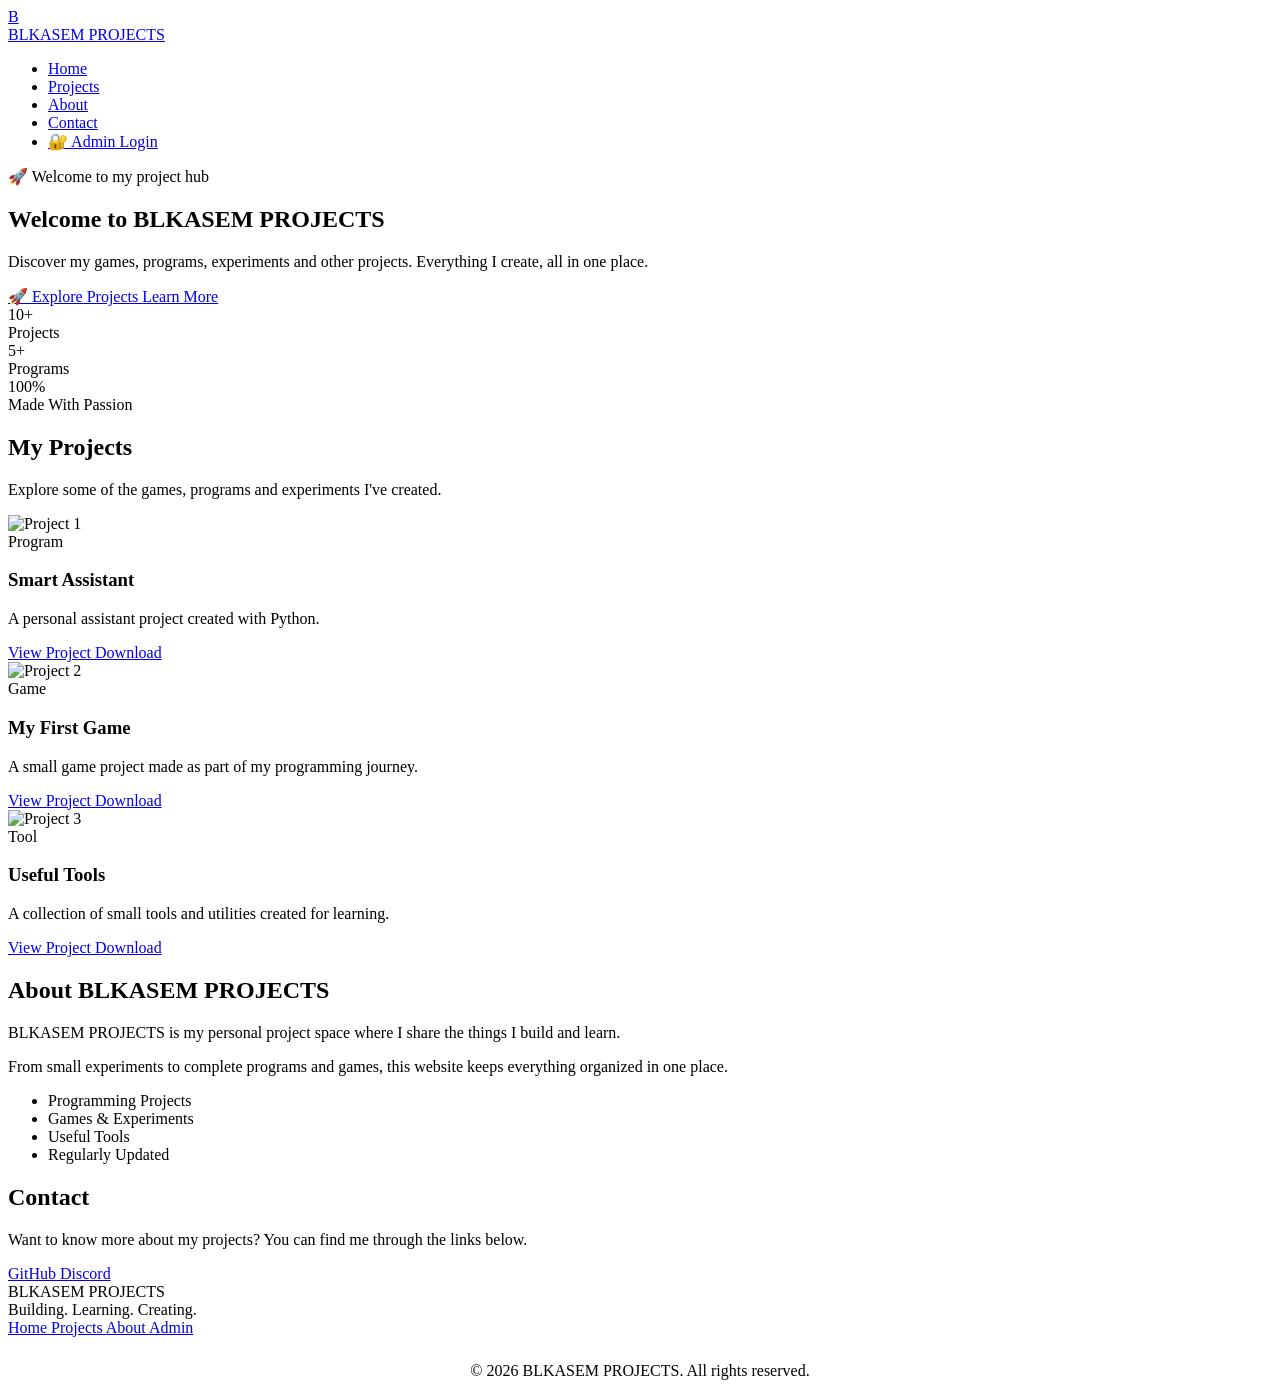
==== index.html @ 31d22db2 "web" ====
<!DOCTYPE html>
<html lang="en">

<head>

    <meta charset="UTF-8">

    <meta
        name="viewport"
        content="width=device-width, initial-scale=1.0"
    >

    <meta
        name="description"
        content="BLKASEM PROJECTS - Games, programs and creative projects."
    >

    <title>BLKASEM PROJECTS</title>

    <link
        rel="stylesheet"
        href="styles.css"
    >

</head>

<body>

    <!-- =========================
         NAVBAR
         ========================= -->

    <header class="navbar">

        <div class="container navbar-container">

            <a
                href="#home"
                class="logo"
            >

                <div class="logo-icon">
                    B
                </div>

                <span>
                    BLKASEM PROJECTS
                </span>

            </a>


            <nav>

                <ul class="nav-links">

                    <li>
                        <a href="#home">
                            Home
                        </a>
                    </li>

                    <li>
                        <a href="#projects">
                            Projects
                        </a>
                    </li>

                    <li>
                        <a href="#about">
                            About
                        </a>
                    </li>

                    <li>
                        <a href="#contact">
                            Contact
                        </a>
                    </li>

                    <li>
                        <a
                            href="admin.html"
                            class="btn btn-secondary"
                        >
                            🔐 Admin Login
                        </a>
                    </li>

                </ul>

            </nav>

        </div>

    </header>


    <main>

        <!-- =========================
             HERO
             ========================= -->

        <section
            class="hero"
            id="home"
        >

            <div class="container hero-content">

                <div class="hero-badge">
                    🚀 Welcome to my project hub
                </div>


                <h1>

                    Welcome to

                    <span>
                        BLKASEM PROJECTS
                    </span>

                </h1>


                <p>

                    Discover my games, programs, experiments
                    and other projects. Everything I create,
                    all in one place.

                </p>


                <div class="hero-buttons">

                    <a
                        href="#projects"
                        class="btn btn-primary"
                    >
                        🚀 Explore Projects
                    </a>


                    <a
                        href="#about"
                        class="btn btn-secondary"
                    >
                        Learn More
                    </a>

                </div>

            </div>

        </section>


        <!-- =========================
             STATS
             ========================= -->

        <section class="stats">

            <div class="container stats-grid">


                <div class="stat-card">

                    <div class="stat-number">
                        10+
                    </div>

                    <div class="stat-label">
                        Projects
                    </div>

                </div>


                <div class="stat-card">

                    <div class="stat-number">
                        5+
                    </div>

                    <div class="stat-label">
                        Programs
                    </div>

                </div>


                <div class="stat-card">

                    <div class="stat-number">
                        100%
                    </div>

                    <div class="stat-label">
                        Made With Passion
                    </div>

                </div>


            </div>

        </section>


        <!-- =========================
             PROJECTS
             ========================= -->

        <section
            class="section"
            id="projects"
        >

            <div class="container">


                <div class="section-header">

                    <div>

                        <h2 class="section-title">
                            My Projects
                        </h2>

                        <p class="section-description">

                            Explore some of the games,
                            programs and experiments
                            I've created.

                        </p>

                    </div>

                </div>


                <div class="projects-grid">


                    <!-- PROJECT 1 -->

                    <article class="project-card">


                        <div class="project-image">

                            <img
                                src="assets/project1.jpg"
                                alt="Project 1"
                            >

                        </div>


                        <div class="project-content">

                            <span class="project-type">
                                Program
                            </span>


                            <h3 class="project-title">
                                Smart Assistant
                            </h3>


                            <p class="project-description">

                                A personal assistant project
                                created with Python.

                            </p>


                            <div class="project-actions">

                                <a
                                    href="#"
                                    class="btn btn-primary"
                                >
                                    View Project
                                </a>

                                <a
                                    href="#"
                                    class="btn btn-secondary"
                                >
                                    Download
                                </a>

                            </div>

                        </div>

                    </article>


                    <!-- PROJECT 2 -->

                    <article class="project-card">


                        <div class="project-image">

                            <img
                                src="assets/project2.jpg"
                                alt="Project 2"
                            >

                        </div>


                        <div class="project-content">

                            <span class="project-type">
                                Game
                            </span>


                            <h3 class="project-title">
                                My First Game
                            </h3>


                            <p class="project-description">

                                A small game project made
                                as part of my programming journey.

                            </p>


                            <div class="project-actions">

                                <a
                                    href="#"
                                    class="btn btn-primary"
                                >
                                    View Project
                                </a>

                                <a
                                    href="#"
                                    class="btn btn-secondary"
                                >
                                    Download
                                </a>

                            </div>

                        </div>

                    </article>


                    <!-- PROJECT 3 -->

                    <article class="project-card">


                        <div class="project-image">

                            <img
                                src="assets/project3.jpg"
                                alt="Project 3"
                            >

                        </div>


                        <div class="project-content">

                            <span class="project-type">
                                Tool
                            </span>


                            <h3 class="project-title">
                                Useful Tools
                            </h3>


                            <p class="project-description">

                                A collection of small tools
                                and utilities created for learning.

                            </p>


                            <div class="project-actions">

                                <a
                                    href="#"
                                    class="btn btn-primary"
                                >
                                    View Project
                                </a>

                                <a
                                    href="#"
                                    class="btn btn-secondary"
                                >
                                    Download
                                </a>

                            </div>

                        </div>

                    </article>


                </div>

            </div>

        </section>


        <!-- =========================
             ABOUT
             ========================= -->

        <section
            class="section"
            id="about"
        >

            <div class="container about">


                <div class="about-text">

                    <h2>
                        About BLKASEM PROJECTS
                    </h2>


                    <p>

                        BLKASEM PROJECTS is my personal
                        project space where I share the
                        things I build and learn.

                    </p>


                    <p>

                        From small experiments to complete
                        programs and games, this website
                        keeps everything organized in one place.

                    </p>

                </div>


                <div class="about-box">

                    <ul class="about-list">

                        <li>
                            Programming Projects
                        </li>

                        <li>
                            Games & Experiments
                        </li>

                        <li>
                            Useful Tools
                        </li>

                        <li>
                            Regularly Updated
                        </li>

                    </ul>

                </div>


            </div>

        </section>


        <!-- =========================
             CONTACT
             ========================= -->

        <section
            class="section"
            id="contact"
        >

            <div class="container">

                <div class="section-header">

                    <div>

                        <h2 class="section-title">
                            Contact
                        </h2>

                        <p class="section-description">

                            Want to know more about my projects?
                            You can find me through the links below.

                        </p>

                    </div>

                </div>


                <div class="hero-buttons">

                    <a
                        href="#"
                        class="btn btn-primary"
                    >
                        GitHub
                    </a>


                    <a
                        href="#"
                        class="btn btn-secondary"
                    >
                        Discord
                    </a>

                </div>

            </div>

        </section>

    </main>


    <!-- =========================
         FOOTER
         ========================= -->

    <footer
        class="footer"
        id="footer"
    >

        <div class="container footer-content">


            <div>

                <div class="footer-brand">
                    BLKASEM PROJECTS
                </div>

                <div class="footer-text">
                    Building. Learning. Creating.
                </div>

            </div>


            <div class="footer-links">

                <a href="#home">
                    Home
                </a>

                <a href="#projects">
                    Projects
                </a>

                <a href="#about">
                    About
                </a>

                <a href="admin.html">
                    Admin
                </a>

            </div>


        </div>


        <div
            class="container"
            style="text-align:center; margin-top:25px;"
        >

            <p class="footer-text">

                © 2026 BLKASEM PROJECTS.
                All rights reserved.

            </p>

        </div>

    </footer>


</body>

</html>
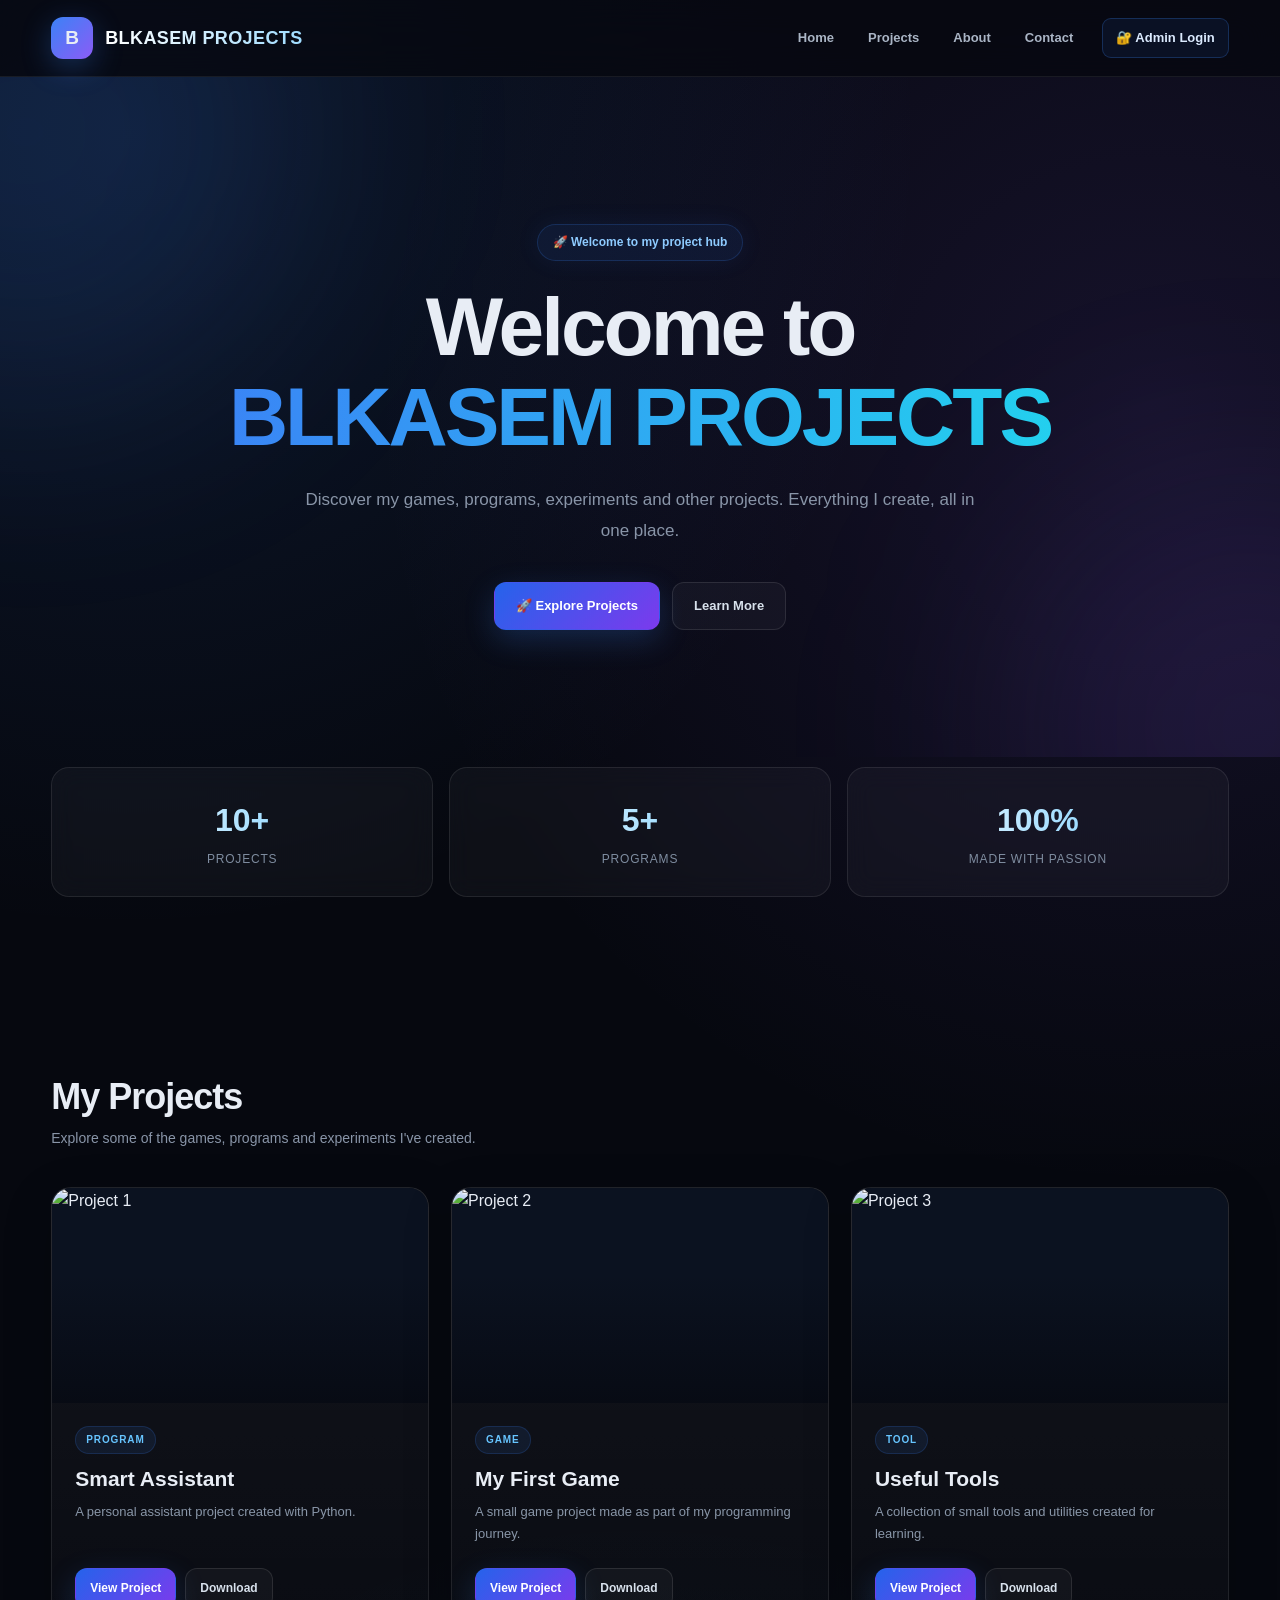
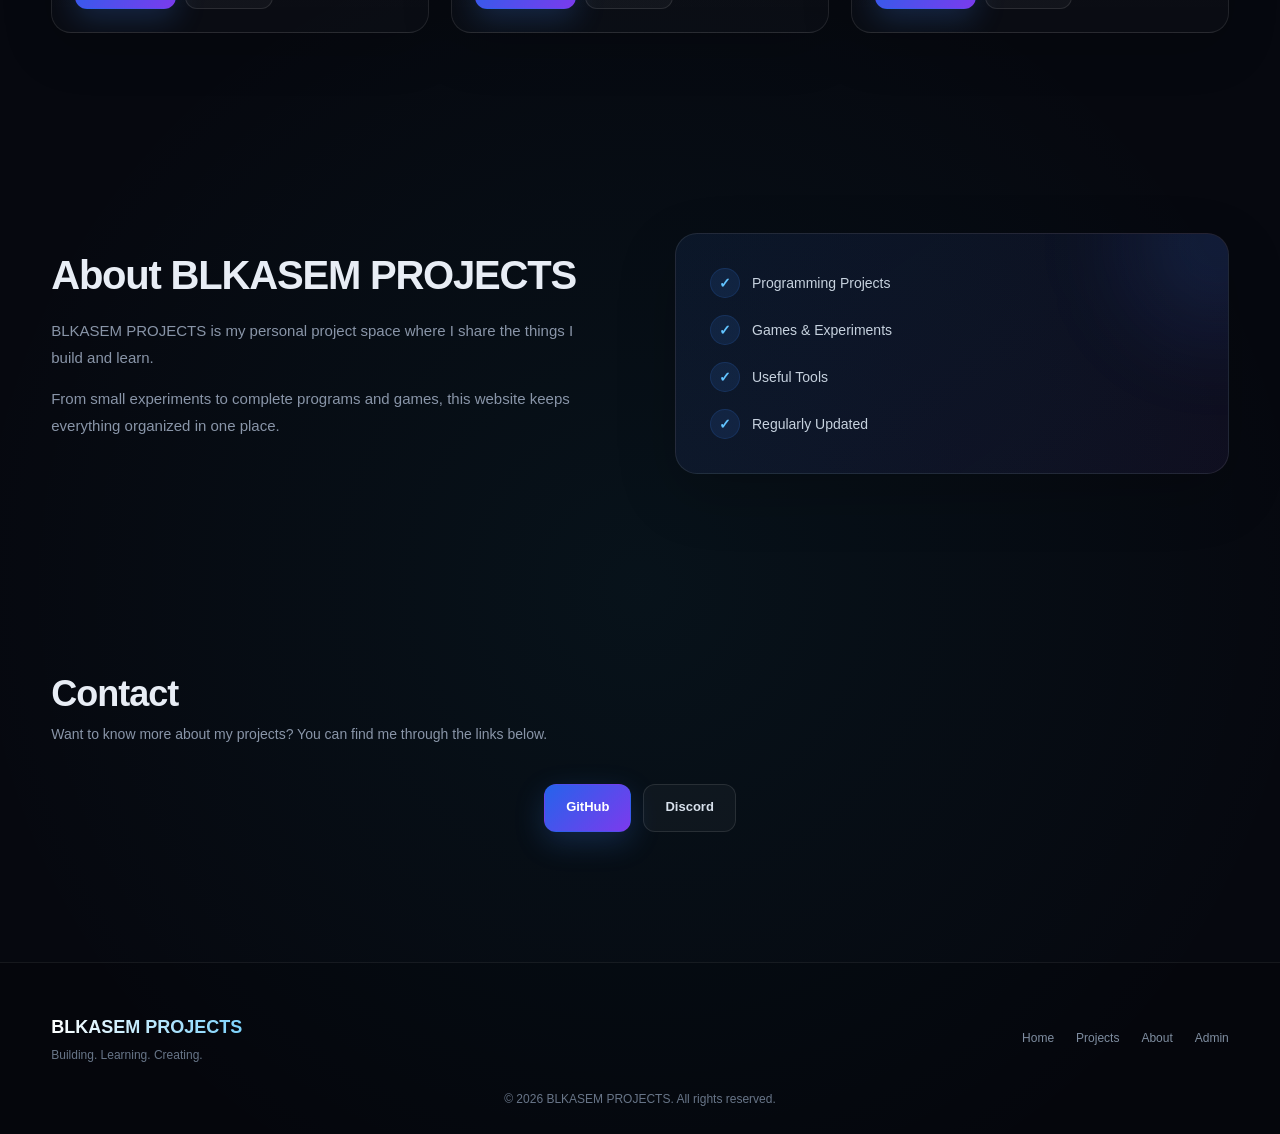
==== commit 305ea17e: "web" ====
--- a/index.html
+++ b/index.html
@@ -19,7 +19,7 @@
 
     <link
         rel="stylesheet"
-        href="styles.css"
+        href="style.css"
     >
 
 </head>
--- a/style.css
+++ b/style.css
@@ -0,0 +1,1202 @@
+
+/* =========================================================
+   BLKASEM PROJECTS
+   Modern Portfolio Styles
+   ========================================================= */
+
+* {
+    margin: 0;
+    padding: 0;
+    box-sizing: border-box;
+}
+
+html {
+    scroll-behavior: smooth;
+}
+
+:root {
+    --bg: #06080f;
+    --bg-soft: #0b0f19;
+    --card: rgba(255, 255, 255, 0.045);
+    --card-hover: rgba(255, 255, 255, 0.07);
+
+    --white: #ffffff;
+    --text: #e8edf5;
+    --muted: #8995a8;
+    --muted-light: #aab5c5;
+
+    --blue: #3b82f6;
+    --cyan: #22d3ee;
+    --purple: #8b5cf6;
+
+    --border: rgba(255, 255, 255, 0.09);
+
+    --radius: 20px;
+    --container: 1180px;
+}
+
+body {
+    font-family:
+        Inter,
+        Arial,
+        Helvetica,
+        sans-serif;
+
+    background:
+        radial-gradient(
+            circle at 10% 5%,
+            rgba(59, 130, 246, 0.13),
+            transparent 28%
+        ),
+        radial-gradient(
+            circle at 90% 15%,
+            rgba(139, 92, 246, 0.12),
+            transparent 30%
+        ),
+        radial-gradient(
+            circle at 50% 80%,
+            rgba(34, 211, 238, 0.05),
+            transparent 30%
+        ),
+        var(--bg);
+
+    color: var(--text);
+
+    line-height: 1.6;
+
+    min-height: 100vh;
+
+    overflow-x: hidden;
+}
+
+body::before {
+    content: "";
+
+    position: fixed;
+
+    inset: 0;
+
+    pointer-events: none;
+
+    opacity: 0.25;
+
+    background-image:
+        linear-gradient(
+            rgba(255,255,255,0.018) 1px,
+            transparent 1px
+        ),
+        linear-gradient(
+            90deg,
+            rgba(255,255,255,0.018) 1px,
+            transparent 1px
+        );
+
+    background-size: 50px 50px;
+
+    mask-image: linear-gradient(
+        to bottom,
+        black,
+        transparent 80%
+    );
+
+    z-index: -1;
+}
+
+a {
+    color: inherit;
+    text-decoration: none;
+}
+
+img {
+    max-width: 100%;
+}
+
+button,
+a {
+    -webkit-tap-highlight-color: transparent;
+}
+
+/* =========================================================
+   CONTAINER
+   ========================================================= */
+
+.container {
+    width: min(var(--container), 92%);
+    margin: 0 auto;
+}
+
+/* =========================================================
+   NAVBAR
+   ========================================================= */
+
+.navbar {
+    position: sticky;
+    top: 0;
+
+    z-index: 1000;
+
+    background: rgba(6, 8, 15, 0.72);
+
+    backdrop-filter: blur(20px);
+    -webkit-backdrop-filter: blur(20px);
+
+    border-bottom: 1px solid rgba(255,255,255,0.07);
+}
+
+.navbar-container {
+    min-height: 76px;
+
+    display: flex;
+
+    align-items: center;
+    justify-content: space-between;
+
+    gap: 30px;
+}
+
+.logo {
+    display: flex;
+
+    align-items: center;
+
+    gap: 12px;
+
+    font-size: 18px;
+
+    font-weight: 800;
+
+    letter-spacing: 0.4px;
+}
+
+.logo-icon {
+    width: 42px;
+    height: 42px;
+
+    display: grid;
+    place-items: center;
+
+    border-radius: 12px;
+
+    font-size: 19px;
+
+    background:
+        linear-gradient(
+            135deg,
+            var(--blue),
+            var(--purple)
+        );
+
+    box-shadow:
+        0 8px 30px rgba(59,130,246,0.3);
+
+    transition:
+        transform 0.25s ease,
+        box-shadow 0.25s ease;
+}
+
+.logo:hover .logo-icon {
+    transform: rotate(-5deg) scale(1.05);
+
+    box-shadow:
+        0 12px 35px rgba(59,130,246,0.45);
+}
+
+.logo span {
+    background:
+        linear-gradient(
+            90deg,
+            #ffffff,
+            #9fdcff
+        );
+
+    -webkit-background-clip: text;
+    background-clip: text;
+
+    color: transparent;
+}
+
+.nav-links {
+    display: flex;
+
+    align-items: center;
+
+    gap: 8px;
+
+    list-style: none;
+}
+
+.nav-links a {
+    display: inline-flex;
+
+    align-items: center;
+    justify-content: center;
+
+    min-height: 40px;
+
+    padding: 0 13px;
+
+    border-radius: 9px;
+
+    color: var(--muted-light);
+
+    font-size: 13px;
+
+    font-weight: 600;
+
+    transition:
+        color 0.2s ease,
+        background 0.2s ease,
+        transform 0.2s ease;
+}
+
+.nav-links a:hover {
+    color: var(--white);
+
+    background: rgba(255,255,255,0.055);
+
+    transform: translateY(-1px);
+}
+
+/* Admin button */
+
+.nav-links .btn-secondary {
+    margin-left: 8px;
+
+    color: #dbeafe;
+
+    border-color: rgba(59,130,246,0.25);
+
+    background:
+        rgba(59,130,246,0.08);
+}
+
+/* =========================================================
+   HERO
+   ========================================================= */
+
+.hero {
+    position: relative;
+
+    min-height: 680px;
+
+    display: flex;
+
+    align-items: center;
+
+    padding: 110px 0 90px;
+
+    overflow: hidden;
+}
+
+.hero::before {
+    content: "";
+
+    position: absolute;
+
+    width: 550px;
+    height: 550px;
+
+    left: -250px;
+    top: -220px;
+
+    border-radius: 50%;
+
+    background:
+        rgba(59,130,246,0.12);
+
+    filter: blur(110px);
+
+    pointer-events: none;
+}
+
+.hero::after {
+    content: "";
+
+    position: absolute;
+
+    width: 500px;
+    height: 500px;
+
+    right: -220px;
+    bottom: -220px;
+
+    border-radius: 50%;
+
+    background:
+        rgba(139,92,246,0.12);
+
+    filter: blur(110px);
+
+    pointer-events: none;
+}
+
+.hero-content {
+    position: relative;
+
+    z-index: 2;
+
+    max-width: 900px;
+
+    margin: auto;
+
+    text-align: center;
+}
+
+/* Badge */
+
+.hero-badge {
+    display: inline-flex;
+
+    align-items: center;
+
+    gap: 8px;
+
+    padding: 8px 15px;
+
+    margin-bottom: 25px;
+
+    border-radius: 999px;
+
+    background:
+        rgba(59,130,246,0.08);
+
+    border: 1px solid
+        rgba(59,130,246,0.2);
+
+    color: #8ecbff;
+
+    font-size: 12px;
+
+    font-weight: 700;
+
+    box-shadow:
+        0 0 25px rgba(59,130,246,0.08);
+}
+
+/* Heading */
+
+.hero h1 {
+    font-size:
+        clamp(46px, 7vw, 82px);
+
+    line-height: 1;
+
+    letter-spacing: -3px;
+
+    font-weight: 850;
+
+    margin-bottom: 27px;
+}
+
+.hero h1 span {
+    display: block;
+
+    margin-top: 8px;
+
+    background:
+        linear-gradient(
+            90deg,
+            #3b82f6,
+            #22d3ee,
+            #8b5cf6
+        );
+
+    background-size: 200% auto;
+
+    -webkit-background-clip: text;
+    background-clip: text;
+
+    color: transparent;
+
+    animation:
+        gradientMove 5s linear infinite;
+}
+
+@keyframes gradientMove {
+    to {
+        background-position: 200% center;
+    }
+}
+
+.hero p {
+    max-width: 680px;
+
+    margin:
+        0 auto 36px;
+
+    color: var(--muted);
+
+    font-size: 17px;
+
+    line-height: 1.8;
+}
+
+/* =========================================================
+   BUTTONS
+   ========================================================= */
+
+.hero-buttons {
+    display: flex;
+
+    justify-content: center;
+    align-items: center;
+
+    gap: 12px;
+
+    flex-wrap: wrap;
+}
+
+.btn {
+    display: inline-flex;
+
+    align-items: center;
+    justify-content: center;
+
+    gap: 8px;
+
+    min-height: 48px;
+
+    padding: 0 21px;
+
+    border-radius: 12px;
+
+    border: 1px solid transparent;
+
+    font-size: 13px;
+
+    font-weight: 700;
+
+    cursor: pointer;
+
+    transition:
+        transform 0.2s ease,
+        box-shadow 0.2s ease,
+        background 0.2s ease,
+        border-color 0.2s ease;
+}
+
+.btn:hover {
+    transform: translateY(-3px);
+}
+
+.btn-primary {
+    color: white;
+
+    background:
+        linear-gradient(
+            135deg,
+            #2563eb,
+            #7c3aed
+        );
+
+    box-shadow:
+        0 10px 30px
+        rgba(59,130,246,0.22);
+}
+
+.btn-primary:hover {
+    box-shadow:
+        0 16px 40px
+        rgba(59,130,246,0.35);
+}
+
+.btn-secondary {
+    color: #d8e1ec;
+
+    background:
+        rgba(255,255,255,0.035);
+
+    border-color:
+        rgba(255,255,255,0.1);
+}
+
+.btn-secondary:hover {
+    background:
+        rgba(255,255,255,0.075);
+
+    border-color:
+        rgba(255,255,255,0.17);
+}
+
+/* =========================================================
+   STATS
+   ========================================================= */
+
+.stats {
+    position: relative;
+
+    padding:
+        10px 0 80px;
+}
+
+.stats-grid {
+    display: grid;
+
+    grid-template-columns:
+        repeat(3, 1fr);
+
+    gap: 16px;
+}
+
+.stat-card {
+    position: relative;
+
+    padding: 27px;
+
+    text-align: center;
+
+    border:
+        1px solid var(--border);
+
+    border-radius: 18px;
+
+    background:
+        rgba(255,255,255,0.035);
+
+    backdrop-filter: blur(12px);
+
+    transition:
+        transform 0.25s ease,
+        background 0.25s ease,
+        border-color 0.25s ease;
+}
+
+.stat-card:hover {
+    transform: translateY(-4px);
+
+    background:
+        rgba(255,255,255,0.055);
+
+    border-color:
+        rgba(59,130,246,0.25);
+}
+
+.stat-number {
+    font-size: 32px;
+
+    font-weight: 850;
+
+    background:
+        linear-gradient(
+            90deg,
+            #ffffff,
+            #63c7ff
+        );
+
+    -webkit-background-clip: text;
+    background-clip: text;
+
+    color: transparent;
+}
+
+.stat-label {
+    margin-top: 4px;
+
+    color: #7f8da0;
+
+    font-size: 12px;
+
+    text-transform: uppercase;
+
+    letter-spacing: 0.8px;
+}
+
+/* =========================================================
+   SECTIONS
+   ========================================================= */
+
+.section {
+    padding: 100px 0;
+}
+
+.section-header {
+    display: flex;
+
+    justify-content: space-between;
+    align-items: flex-end;
+
+    gap: 30px;
+
+    margin-bottom: 38px;
+}
+
+.section-title {
+    font-size: 36px;
+
+    line-height: 1.1;
+
+    letter-spacing: -1px;
+}
+
+.section-description {
+    max-width: 570px;
+
+    margin-top: 10px;
+
+    color: var(--muted);
+
+    font-size: 14px;
+}
+
+/* =========================================================
+   PROJECTS
+   ========================================================= */
+
+.projects-grid {
+    display: grid;
+
+    grid-template-columns:
+        repeat(3, minmax(0, 1fr));
+
+    gap: 22px;
+}
+
+.project-card {
+    position: relative;
+
+    overflow: hidden;
+
+    display: flex;
+
+    flex-direction: column;
+
+    min-width: 0;
+
+    border:
+        1px solid var(--border);
+
+    border-radius: var(--radius);
+
+    background:
+        linear-gradient(
+            180deg,
+            rgba(255,255,255,0.055),
+            rgba(255,255,255,0.018)
+        );
+
+    box-shadow:
+        0 15px 50px rgba(0,0,0,0.18);
+
+    transition:
+        transform 0.3s ease,
+        border-color 0.3s ease,
+        box-shadow 0.3s ease;
+}
+
+.project-card:hover {
+    transform:
+        translateY(-9px);
+
+    border-color:
+        rgba(59,130,246,0.32);
+
+    box-shadow:
+        0 25px 65px rgba(0,0,0,0.35);
+}
+
+/* =========================================================
+   PROJECT IMAGE
+   ========================================================= */
+
+.project-image {
+    position: relative;
+
+    width: 100%;
+
+    height: 215px;
+
+    overflow: hidden;
+
+    background:
+        #0b1220;
+}
+
+.project-image img {
+    width: 100%;
+    height: 100%;
+
+    object-fit: cover;
+
+    display: block;
+
+    transition:
+        transform 0.5s ease,
+        filter 0.5s ease;
+}
+
+.project-card:hover
+.project-image img {
+    transform: scale(1.08);
+
+    filter: brightness(1.08);
+}
+
+.project-image::after {
+    content: "";
+
+    position: absolute;
+
+    inset: 0;
+
+    background:
+        linear-gradient(
+            to top,
+            rgba(6,8,15,0.7),
+            transparent 60%
+        );
+
+    pointer-events: none;
+}
+
+/* =========================================================
+   PROJECT CONTENT
+   ========================================================= */
+
+.project-content {
+    display: flex;
+
+    flex-direction: column;
+
+    flex: 1;
+
+    padding: 23px;
+}
+
+.project-type {
+    display: inline-flex;
+
+    width: fit-content;
+
+    padding: 5px 10px;
+
+    margin-bottom: 12px;
+
+    border-radius: 999px;
+
+    background:
+        rgba(59,130,246,0.09);
+
+    border:
+        1px solid rgba(59,130,246,0.18);
+
+    color:
+        #67c5ff;
+
+    font-size: 10px;
+
+    font-weight: 800;
+
+    letter-spacing: 0.9px;
+
+    text-transform: uppercase;
+}
+
+.project-title {
+    font-size: 21px;
+
+    line-height: 1.2;
+
+    margin-bottom: 9px;
+}
+
+.project-description {
+    color: #8996a8;
+
+    font-size: 13px;
+
+    line-height: 1.7;
+
+    margin-bottom: 23px;
+
+    flex: 1;
+}
+
+.project-actions {
+    display: flex;
+
+    gap: 9px;
+
+    flex-wrap: wrap;
+}
+
+.project-actions .btn {
+    min-height: 41px;
+
+    padding: 0 14px;
+
+    font-size: 12px;
+}
+
+/* =========================================================
+   ABOUT
+   ========================================================= */
+
+.about {
+    display: grid;
+
+    grid-template-columns:
+        1fr 1fr;
+
+    gap: 70px;
+
+    align-items: center;
+}
+
+.about-text h2 {
+    font-size: 40px;
+
+    line-height: 1.1;
+
+    letter-spacing: -1.2px;
+
+    margin-bottom: 20px;
+}
+
+.about-text p {
+    color: var(--muted);
+
+    font-size: 15px;
+
+    line-height: 1.8;
+
+    margin-bottom: 14px;
+}
+
+.about-box {
+    position: relative;
+
+    padding: 34px;
+
+    overflow: hidden;
+
+    border:
+        1px solid var(--border);
+
+    border-radius: 22px;
+
+    background:
+        linear-gradient(
+            145deg,
+            rgba(59,130,246,0.09),
+            rgba(139,92,246,0.07)
+        );
+
+    box-shadow:
+        0 20px 60px rgba(0,0,0,0.2);
+}
+
+.about-box::before {
+    content: "";
+
+    position: absolute;
+
+    width: 180px;
+    height: 180px;
+
+    right: -80px;
+    top: -80px;
+
+    border-radius: 50%;
+
+    background:
+        rgba(59,130,246,0.12);
+
+    filter: blur(45px);
+}
+
+.about-list {
+    position: relative;
+
+    list-style: none;
+
+    display: grid;
+
+    gap: 17px;
+}
+
+.about-list li {
+    display: flex;
+
+    align-items: center;
+
+    gap: 12px;
+
+    color: #c7d2df;
+
+    font-size: 14px;
+}
+
+.about-list li::before {
+    content: "✓";
+
+    width: 28px;
+    height: 28px;
+
+    display: grid;
+
+    place-items: center;
+
+    flex-shrink: 0;
+
+    border-radius: 50%;
+
+    background:
+        rgba(59,130,246,0.12);
+
+    border:
+        1px solid rgba(59,130,246,0.15);
+
+    color:
+        #62c4ff;
+
+    font-weight: 800;
+}
+
+/* =========================================================
+   EMPTY PROJECTS
+   ========================================================= */
+
+.empty-projects {
+    padding: 70px 20px;
+
+    text-align: center;
+
+    border:
+        1px dashed rgba(255,255,255,0.13);
+
+    border-radius: 20px;
+
+    color: #7f8da0;
+}
+
+/* =========================================================
+   FOOTER
+   ========================================================= */
+
+.footer {
+    margin-top: 30px;
+
+    padding: 50px 0 25px;
+
+    border-top:
+        1px solid rgba(255,255,255,0.07);
+
+    background:
+        rgba(0,0,0,0.15);
+}
+
+.footer-content {
+    display: flex;
+
+    justify-content: space-between;
+
+    align-items: center;
+
+    gap: 30px;
+}
+
+.footer-brand {
+    font-size: 18px;
+
+    font-weight: 800;
+
+    background:
+        linear-gradient(
+            90deg,
+            #fff,
+            #7dd3fc
+        );
+
+    -webkit-background-clip: text;
+    background-clip: text;
+
+    color: transparent;
+}
+
+.footer-text {
+    margin-top: 4px;
+
+    color: #687588;
+
+    font-size: 12px;
+}
+
+.footer-links {
+    display: flex;
+
+    align-items: center;
+
+    gap: 22px;
+
+    color: #7f8da0;
+
+    font-size: 12px;
+}
+
+.footer-links a {
+    transition:
+        color 0.2s ease;
+}
+
+.footer-links a:hover {
+    color: #ffffff;
+}
+
+/* =========================================================
+   SCROLLBAR
+   ========================================================= */
+
+::-webkit-scrollbar {
+    width: 8px;
+}
+
+::-webkit-scrollbar-track {
+    background: #05070c;
+}
+
+::-webkit-scrollbar-thumb {
+    background:
+        #1b2b42;
+
+    border-radius: 20px;
+}
+
+::-webkit-scrollbar-thumb:hover {
+    background:
+        #2c4b70;
+}
+
+/* =========================================================
+   SELECTION
+   ========================================================= */
+
+::selection {
+    background:
+        rgba(59,130,246,0.35);
+
+    color: #ffffff;
+}
+
+/* =========================================================
+   RESPONSIVE
+   ========================================================= */
+
+@media (max-width: 950px) {
+
+    .projects-grid {
+        grid-template-columns:
+            repeat(2, minmax(0,1fr));
+    }
+
+    .about {
+        grid-template-columns: 1fr;
+
+        gap: 40px;
+    }
+
+    .hero {
+        min-height: 620px;
+    }
+}
+
+@media (max-width: 700px) {
+
+    .navbar-container {
+        min-height: 68px;
+    }
+
+    .nav-links {
+        display: none;
+    }
+
+    .hero {
+        min-height: auto;
+
+        padding:
+            80px 0 70px;
+    }
+
+    .hero h1 {
+        font-size: 45px;
+
+        letter-spacing: -2px;
+    }
+
+    .hero p {
+        font-size: 15px;
+
+        line-height: 1.7;
+    }
+
+    .stats-grid {
+        grid-template-columns: 1fr;
+    }
+
+    .section {
+        padding: 70px 0;
+    }
+
+    .section-header {
+        display: block;
+    }
+
+    .section-title {
+        font-size: 30px;
+    }
+
+    .projects-grid {
+        grid-template-columns: 1fr;
+    }
+
+    .project-image {
+        height: 220px;
+    }
+
+    .about-text h2 {
+        font-size: 32px;
+    }
+
+    .footer-content {
+        flex-direction: column;
+
+        text-align: center;
+    }
+
+    .footer-links {
+        justify-content: center;
+
+        flex-wrap: wrap;
+    }
+}
+
+@media (max-width: 430px) {
+
+    .container {
+        width: 90%;
+    }
+
+    .hero h1 {
+        font-size: 39px;
+    }
+
+    .hero-buttons {
+        flex-direction: column;
+    }
+
+    .hero-buttons .btn {
+        width: 100%;
+    }
+
+    .project-actions {
+        flex-direction: column;
+    }
+
+    .project-actions .btn {
+        width: 100%;
+    }
+
+    .about-box {
+        padding: 25px;
+    }
+}
+
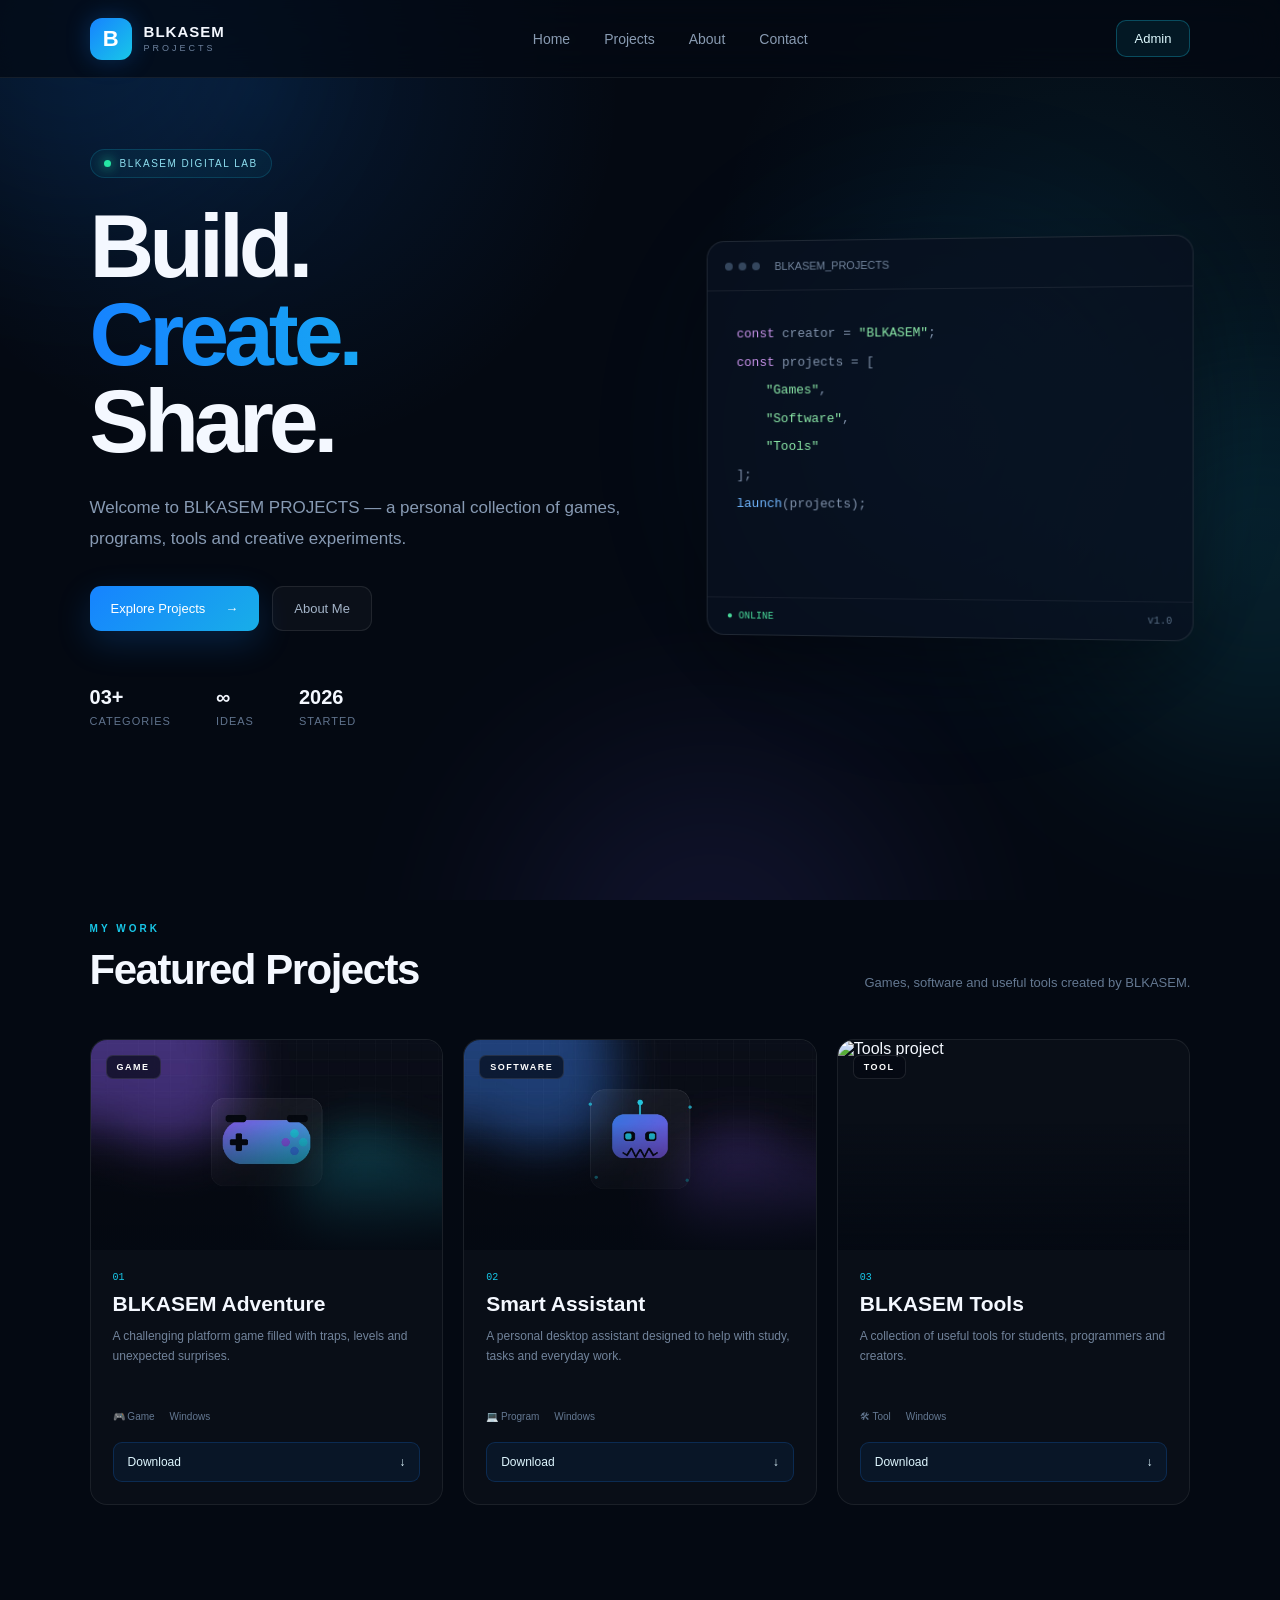
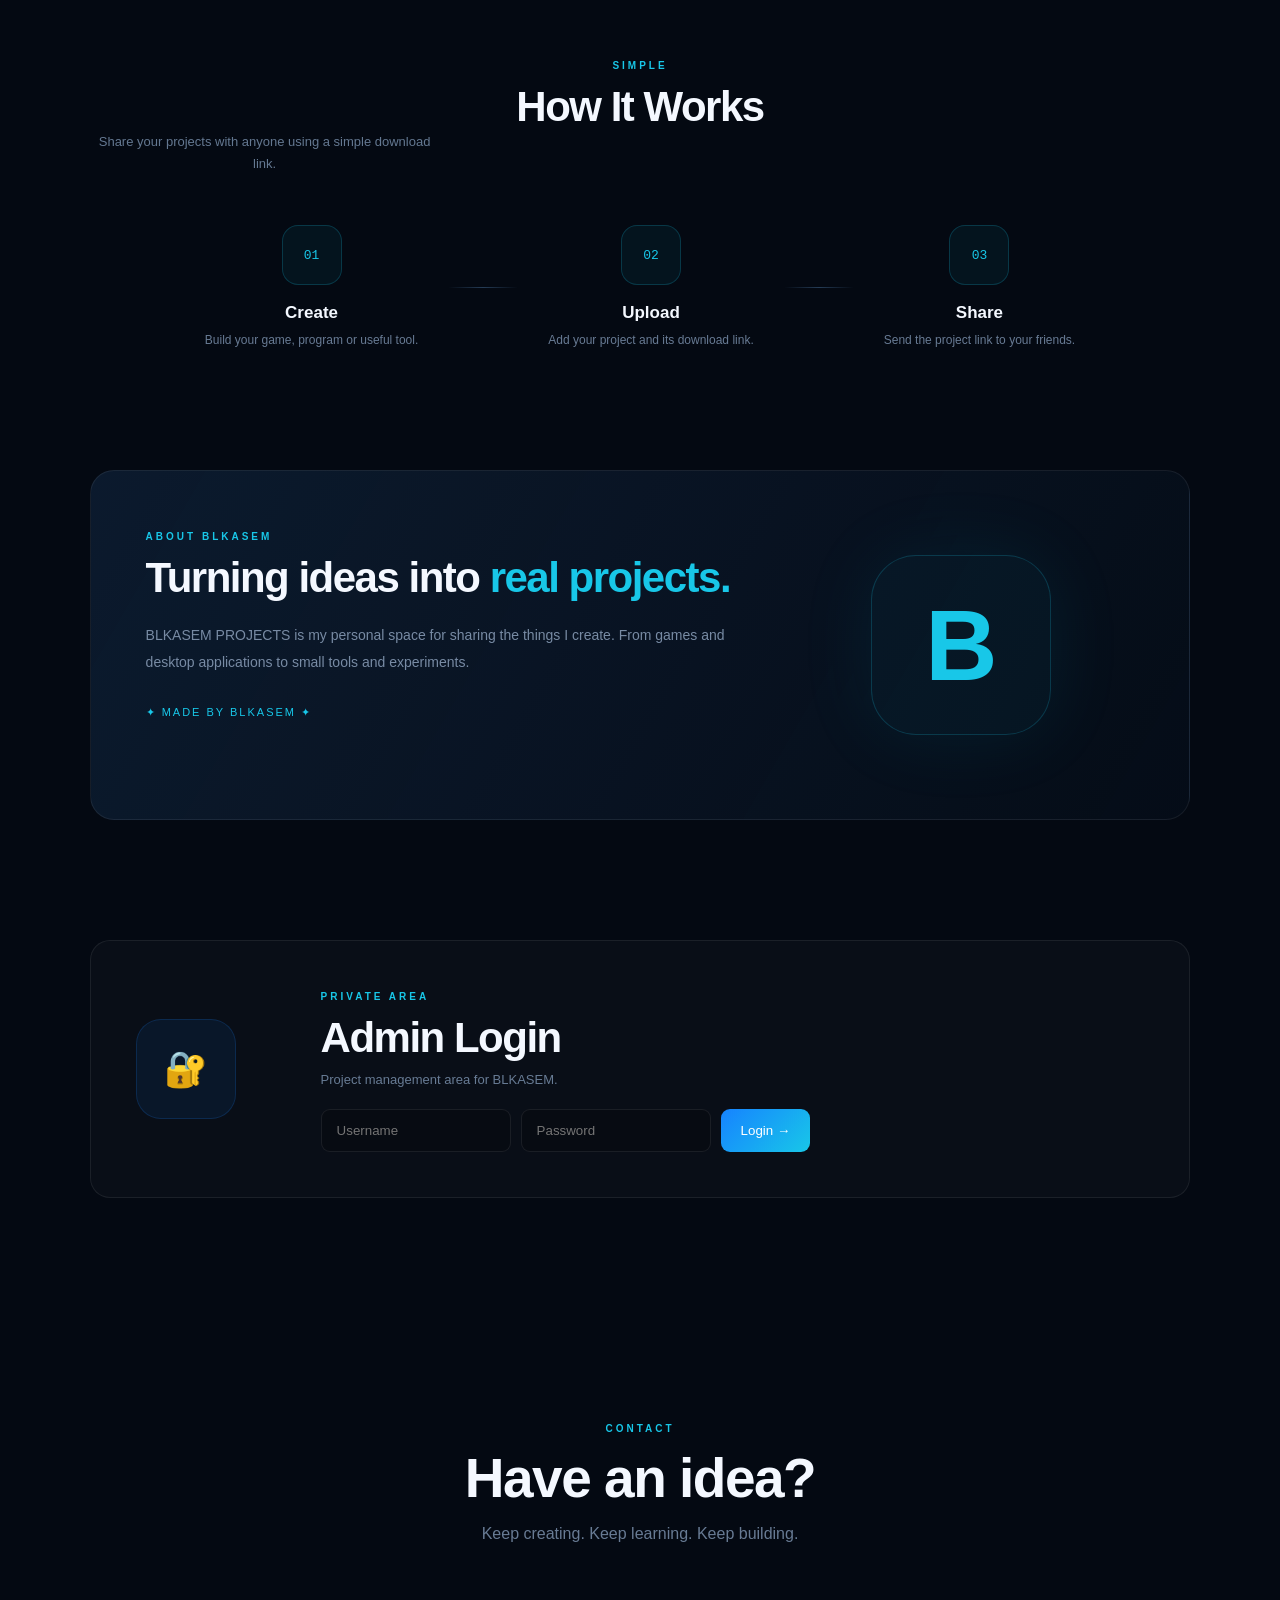
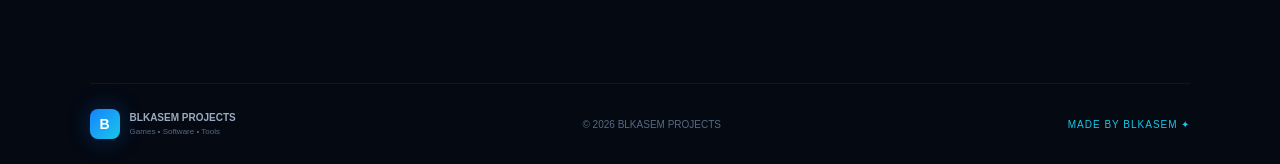
==== commit 3604361f: "web" ====
--- a/index.html
+++ b/index.html
@@ -1,8 +1,6 @@
 <!DOCTYPE html>
 <html lang="en">
-
 <head>
-
     <meta charset="UTF-8">
 
     <meta
@@ -12,614 +10,758 @@
 
     <meta
         name="description"
-        content="BLKASEM PROJECTS - Games, programs and creative projects."
+        content="BLKASEM PROJECTS - Games, software, tools and creative projects."
     >
 
     <title>BLKASEM PROJECTS</title>
 
-    <link
-        rel="stylesheet"
-        href="style.css"
-    >
-
+    <link rel="stylesheet" href="style.css">
 </head>
 
 <body>
 
-    <!-- =========================
-         NAVBAR
-         ========================= -->
-
-    <header class="navbar">
-
-        <div class="container navbar-container">
+<!-- =====================================================
+     BACKGROUND
+===================================================== -->
+
+<div class="background">
+
+    <div class="orb orb-one"></div>
+    <div class="orb orb-two"></div>
+    <div class="orb orb-three"></div>
+
+</div>
+
+
+<!-- =====================================================
+     NAVBAR
+===================================================== -->
+
+<header class="navbar">
+
+    <a href="#home" class="brand">
+
+        <div class="brand-icon">
+            B
+        </div>
+
+        <div class="brand-text">
+
+            <strong>
+                BLKASEM
+            </strong>
+
+            <span>
+                PROJECTS
+            </span>
+
+        </div>
+
+    </a>
+
+
+    <nav class="nav-links">
+
+        <a href="#home">
+            Home
+        </a>
+
+        <a href="#projects">
+            Projects
+        </a>
+
+        <a href="#about">
+            About
+        </a>
+
+        <a href="#contact">
+            Contact
+        </a>
+
+    </nav>
+
+
+    <a href="#admin" class="admin-button">
+        Admin
+    </a>
+
+</header>
+
+
+<!-- =====================================================
+     HERO
+===================================================== -->
+
+<main>
+
+<section id="home" class="hero">
+
+    <div class="hero-content">
+
+        <div class="hero-badge">
+            <span class="status-dot"></span>
+            BLKASEM DIGITAL LAB
+        </div>
+
+
+        <h1>
+            Build.
+            <span>Create.</span>
+            Share.
+        </h1>
+
+
+        <p>
+            Welcome to BLKASEM PROJECTS — a personal
+            collection of games, programs, tools and
+            creative experiments.
+        </p>
+
+
+        <div class="hero-buttons">
 
             <a
-                href="#home"
-                class="logo"
+                href="#projects"
+                class="button primary"
             >
-
-                <div class="logo-icon">
-                    B
+                Explore Projects
+                <span>→</span>
+            </a>
+
+
+            <a
+                href="#about"
+                class="button secondary"
+            >
+                About Me
+            </a>
+
+        </div>
+
+
+        <div class="hero-stats">
+
+            <div class="stat">
+
+                <strong>
+                    03+
+                </strong>
+
+                <span>
+                    Categories
+                </span>
+
+            </div>
+
+
+            <div class="stat">
+
+                <strong>
+                    ∞
+                </strong>
+
+                <span>
+                    Ideas
+                </span>
+
+            </div>
+
+
+            <div class="stat">
+
+                <strong>
+                    2026
+                </strong>
+
+                <span>
+                    Started
+                </span>
+
+            </div>
+
+        </div>
+
+    </div>
+
+
+    <div class="hero-visual">
+
+        <div class="visual-glow"></div>
+
+
+        <div class="code-window">
+
+            <div class="window-header">
+
+                <div class="window-dots">
+
+                    <i></i>
+                    <i></i>
+                    <i></i>
+
                 </div>
 
                 <span>
-                    BLKASEM PROJECTS
-                </span>
-
-            </a>
-
-
-            <nav>
-
-                <ul class="nav-links">
-
-                    <li>
-                        <a href="#home">
-                            Home
-                        </a>
-                    </li>
-
-                    <li>
-                        <a href="#projects">
-                            Projects
-                        </a>
-                    </li>
-
-                    <li>
-                        <a href="#about">
-                            About
-                        </a>
-                    </li>
-
-                    <li>
-                        <a href="#contact">
-                            Contact
-                        </a>
-                    </li>
-
-                    <li>
-                        <a
-                            href="admin.html"
-                            class="btn btn-secondary"
-                        >
-                            🔐 Admin Login
-                        </a>
-                    </li>
-
-                </ul>
-
-            </nav>
-
-        </div>
-
-    </header>
-
-
-    <main>
-
-        <!-- =========================
-             HERO
-             ========================= -->
-
-        <section
-            class="hero"
-            id="home"
-        >
-
-            <div class="container hero-content">
-
-                <div class="hero-badge">
-                    🚀 Welcome to my project hub
+                    BLKASEM_PROJECTS
+                </span>
+
+            </div>
+
+
+            <div class="code-content">
+
+                <p>
+                    <span class="purple">const</span>
+                    creator =
+                    <span class="green">"BLKASEM"</span>;
+                </p>
+
+                <p>
+                    <span class="purple">const</span>
+                    projects = [
+                </p>
+
+                <p class="indent">
+                    <span class="green">"Games"</span>,
+                </p>
+
+                <p class="indent">
+                    <span class="green">"Software"</span>,
+                </p>
+
+                <p class="indent">
+                    <span class="green">"Tools"</span>
+                </p>
+
+                <p>
+                    ];
+                </p>
+
+                <p>
+                    <span class="blue">launch</span>(projects);
+                </p>
+
+            </div>
+
+
+            <div class="code-footer">
+
+                <span>
+                    ● ONLINE
+                </span>
+
+                <span>
+                    v1.0
+                </span>
+
+            </div>
+
+        </div>
+
+    </div>
+
+</section>
+
+
+<!-- =====================================================
+     PROJECTS
+===================================================== -->
+
+<section id="projects" class="projects">
+
+    <div class="section-heading">
+
+        <div>
+
+            <span class="section-tag">
+                MY WORK
+            </span>
+
+            <h2>
+                Featured Projects
+            </h2>
+
+        </div>
+
+
+        <p>
+            Games, software and useful tools
+            created by BLKASEM.
+        </p>
+
+    </div>
+
+
+    <div class="project-grid">
+
+
+        <!-- GAME -->
+
+        <article class="project-card">
+
+            <div class="project-image">
+
+                <img
+                    src="assets/game.jpg"
+                    alt="Game project"
+                >
+
+                <div class="image-overlay"></div>
+
+                <span class="project-category">
+                    GAME
+                </span>
+
+            </div>
+
+
+            <div class="project-info">
+
+                <div class="project-number">
+                    01
                 </div>
 
-
-                <h1>
-
-                    Welcome to
+                <h3>
+                    BLKASEM Adventure
+                </h3>
+
+                <p>
+                    A challenging platform game
+                    filled with traps, levels
+                    and unexpected surprises.
+                </p>
+
+
+                <div class="project-meta">
 
                     <span>
-                        BLKASEM PROJECTS
+                        🎮 Game
                     </span>
 
-                </h1>
-
+                    <span>
+                        Windows
+                    </span>
+
+                </div>
+
+
+                <!--
+                    Replace the # below with
+                    your real download link.
+                -->
+
+                <a
+                    href="#"
+                    class="download-button"
+                >
+                    Download
+                    <span>↓</span>
+                </a>
+
+            </div>
+
+        </article>
+
+
+
+        <!-- SOFTWARE -->
+
+        <article class="project-card">
+
+            <div class="project-image">
+
+                <img
+                    src="assets/software.jpg"
+                    alt="Software project"
+                >
+
+                <div class="image-overlay"></div>
+
+                <span class="project-category">
+                    SOFTWARE
+                </span>
+
+            </div>
+
+
+            <div class="project-info">
+
+                <div class="project-number">
+                    02
+                </div>
+
+                <h3>
+                    Smart Assistant
+                </h3>
 
                 <p>
-
-                    Discover my games, programs, experiments
-                    and other projects. Everything I create,
-                    all in one place.
-
-                </p>
-
-
-                <div class="hero-buttons">
-
-                    <a
-                        href="#projects"
-                        class="btn btn-primary"
-                    >
-                        🚀 Explore Projects
-                    </a>
-
-
-                    <a
-                        href="#about"
-                        class="btn btn-secondary"
-                    >
-                        Learn More
-                    </a>
+                    A personal desktop assistant
+                    designed to help with study,
+                    tasks and everyday work.
+                </p>
+
+
+                <div class="project-meta">
+
+                    <span>
+                        💻 Program
+                    </span>
+
+                    <span>
+                        Windows
+                    </span>
 
                 </div>
 
-            </div>
-
-        </section>
-
-
-        <!-- =========================
-             STATS
-             ========================= -->
-
-        <section class="stats">
-
-            <div class="container stats-grid">
-
-
-                <div class="stat-card">
-
-                    <div class="stat-number">
-                        10+
-                    </div>
-
-                    <div class="stat-label">
-                        Projects
-                    </div>
-
+
+                <a
+                    href="#"
+                    class="download-button"
+                >
+                    Download
+                    <span>↓</span>
+                </a>
+
+            </div>
+
+        </article>
+
+
+
+        <!-- TOOL -->
+
+        <article class="project-card">
+
+            <div class="project-image">
+
+                <img
+                    src="assets/tools.jpg"
+                    alt="Tools project"
+                >
+
+                <div class="image-overlay"></div>
+
+                <span class="project-category">
+                    TOOL
+                </span>
+
+            </div>
+
+
+            <div class="project-info">
+
+                <div class="project-number">
+                    03
                 </div>
 
-
-                <div class="stat-card">
-
-                    <div class="stat-number">
-                        5+
-                    </div>
-
-                    <div class="stat-label">
-                        Programs
-                    </div>
+                <h3>
+                    BLKASEM Tools
+                </h3>
+
+                <p>
+                    A collection of useful tools
+                    for students, programmers
+                    and creators.
+                </p>
+
+
+                <div class="project-meta">
+
+                    <span>
+                        🛠 Tool
+                    </span>
+
+                    <span>
+                        Windows
+                    </span>
 
                 </div>
 
 
-                <div class="stat-card">
-
-                    <div class="stat-number">
-                        100%
-                    </div>
-
-                    <div class="stat-label">
-                        Made With Passion
-                    </div>
-
-                </div>
-
-
-            </div>
-
-        </section>
-
-
-        <!-- =========================
-             PROJECTS
-             ========================= -->
-
-        <section
-            class="section"
-            id="projects"
-        >
-
-            <div class="container">
-
-
-                <div class="section-header">
-
-                    <div>
-
-                        <h2 class="section-title">
-                            My Projects
-                        </h2>
-
-                        <p class="section-description">
-
-                            Explore some of the games,
-                            programs and experiments
-                            I've created.
-
-                        </p>
-
-                    </div>
-
-                </div>
-
-
-                <div class="projects-grid">
-
-
-                    <!-- PROJECT 1 -->
-
-                    <article class="project-card">
-
-
-                        <div class="project-image">
-
-                            <img
-                                src="assets/project1.jpg"
-                                alt="Project 1"
-                            >
-
-                        </div>
-
-
-                        <div class="project-content">
-
-                            <span class="project-type">
-                                Program
-                            </span>
-
-
-                            <h3 class="project-title">
-                                Smart Assistant
-                            </h3>
-
-
-                            <p class="project-description">
-
-                                A personal assistant project
-                                created with Python.
-
-                            </p>
-
-
-                            <div class="project-actions">
-
-                                <a
-                                    href="#"
-                                    class="btn btn-primary"
-                                >
-                                    View Project
-                                </a>
-
-                                <a
-                                    href="#"
-                                    class="btn btn-secondary"
-                                >
-                                    Download
-                                </a>
-
-                            </div>
-
-                        </div>
-
-                    </article>
-
-
-                    <!-- PROJECT 2 -->
-
-                    <article class="project-card">
-
-
-                        <div class="project-image">
-
-                            <img
-                                src="assets/project2.jpg"
-                                alt="Project 2"
-                            >
-
-                        </div>
-
-
-                        <div class="project-content">
-
-                            <span class="project-type">
-                                Game
-                            </span>
-
-
-                            <h3 class="project-title">
-                                My First Game
-                            </h3>
-
-
-                            <p class="project-description">
-
-                                A small game project made
-                                as part of my programming journey.
-
-                            </p>
-
-
-                            <div class="project-actions">
-
-                                <a
-                                    href="#"
-                                    class="btn btn-primary"
-                                >
-                                    View Project
-                                </a>
-
-                                <a
-                                    href="#"
-                                    class="btn btn-secondary"
-                                >
-                                    Download
-                                </a>
-
-                            </div>
-
-                        </div>
-
-                    </article>
-
-
-                    <!-- PROJECT 3 -->
-
-                    <article class="project-card">
-
-
-                        <div class="project-image">
-
-                            <img
-                                src="assets/project3.jpg"
-                                alt="Project 3"
-                            >
-
-                        </div>
-
-
-                        <div class="project-content">
-
-                            <span class="project-type">
-                                Tool
-                            </span>
-
-
-                            <h3 class="project-title">
-                                Useful Tools
-                            </h3>
-
-
-                            <p class="project-description">
-
-                                A collection of small tools
-                                and utilities created for learning.
-
-                            </p>
-
-
-                            <div class="project-actions">
-
-                                <a
-                                    href="#"
-                                    class="btn btn-primary"
-                                >
-                                    View Project
-                                </a>
-
-                                <a
-                                    href="#"
-                                    class="btn btn-secondary"
-                                >
-                                    Download
-                                </a>
-
-                            </div>
-
-                        </div>
-
-                    </article>
-
-
-                </div>
-
-            </div>
-
-        </section>
-
-
-        <!-- =========================
-             ABOUT
-             ========================= -->
-
-        <section
-            class="section"
-            id="about"
-        >
-
-            <div class="container about">
-
-
-                <div class="about-text">
-
-                    <h2>
-                        About BLKASEM PROJECTS
-                    </h2>
-
-
-                    <p>
-
-                        BLKASEM PROJECTS is my personal
-                        project space where I share the
-                        things I build and learn.
-
-                    </p>
-
-
-                    <p>
-
-                        From small experiments to complete
-                        programs and games, this website
-                        keeps everything organized in one place.
-
-                    </p>
-
-                </div>
-
-
-                <div class="about-box">
-
-                    <ul class="about-list">
-
-                        <li>
-                            Programming Projects
-                        </li>
-
-                        <li>
-                            Games & Experiments
-                        </li>
-
-                        <li>
-                            Useful Tools
-                        </li>
-
-                        <li>
-                            Regularly Updated
-                        </li>
-
-                    </ul>
-
-                </div>
-
-
-            </div>
-
-        </section>
-
-
-        <!-- =========================
-             CONTACT
-             ========================= -->
-
-        <section
-            class="section"
-            id="contact"
-        >
-
-            <div class="container">
-
-                <div class="section-header">
-
-                    <div>
-
-                        <h2 class="section-title">
-                            Contact
-                        </h2>
-
-                        <p class="section-description">
-
-                            Want to know more about my projects?
-                            You can find me through the links below.
-
-                        </p>
-
-                    </div>
-
-                </div>
-
-
-                <div class="hero-buttons">
-
-                    <a
-                        href="#"
-                        class="btn btn-primary"
-                    >
-                        GitHub
-                    </a>
-
-
-                    <a
-                        href="#"
-                        class="btn btn-secondary"
-                    >
-                        Discord
-                    </a>
-
-                </div>
-
-            </div>
-
-        </section>
-
-    </main>
-
-
-    <!-- =========================
-         FOOTER
-         ========================= -->
-
-    <footer
-        class="footer"
-        id="footer"
-    >
-
-        <div class="container footer-content">
-
-
-            <div>
-
-                <div class="footer-brand">
-                    BLKASEM PROJECTS
-                </div>
-
-                <div class="footer-text">
-                    Building. Learning. Creating.
-                </div>
-
-            </div>
-
-
-            <div class="footer-links">
-
-                <a href="#home">
-                    Home
+                <a
+                    href="#"
+                    class="download-button"
+                >
+                    Download
+                    <span>↓</span>
                 </a>
 
-                <a href="#projects">
-                    Projects
-                </a>
-
-                <a href="#about">
-                    About
-                </a>
-
-                <a href="admin.html">
-                    Admin
-                </a>
-
-            </div>
-
-
-        </div>
-
-
-        <div
-            class="container"
-            style="text-align:center; margin-top:25px;"
-        >
-
-            <p class="footer-text">
-
-                © 2026 BLKASEM PROJECTS.
-                All rights reserved.
-
+            </div>
+
+        </article>
+
+
+    </div>
+
+</section>
+
+
+<!-- =====================================================
+     HOW IT WORKS
+===================================================== -->
+
+<section class="how-section">
+
+    <div class="section-heading center">
+
+        <span class="section-tag">
+            SIMPLE
+        </span>
+
+        <h2>
+            How It Works
+        </h2>
+
+        <p>
+            Share your projects with anyone using
+            a simple download link.
+        </p>
+
+    </div>
+
+
+    <div class="steps">
+
+
+        <div class="step">
+
+            <div class="step-icon">
+                01
+            </div>
+
+            <h3>
+                Create
+            </h3>
+
+            <p>
+                Build your game, program
+                or useful tool.
             </p>
 
         </div>
 
-    </footer>
+
+        <div class="step-line"></div>
+
+
+        <div class="step">
+
+            <div class="step-icon">
+                02
+            </div>
+
+            <h3>
+                Upload
+            </h3>
+
+            <p>
+                Add your project and
+                its download link.
+            </p>
+
+        </div>
+
+
+        <div class="step-line"></div>
+
+
+        <div class="step">
+
+            <div class="step-icon">
+                03
+            </div>
+
+            <h3>
+                Share
+            </h3>
+
+            <p>
+                Send the project link
+                to your friends.
+            </p>
+
+        </div>
+
+    </div>
+
+</section>
+
+
+<!-- =====================================================
+     ABOUT
+===================================================== -->
+
+<section id="about" class="about">
+
+    <div class="about-card">
+
+        <div class="about-content">
+
+            <span class="section-tag">
+                ABOUT BLKASEM
+            </span>
+
+            <h2>
+                Turning ideas into
+                <span>real projects.</span>
+            </h2>
+
+            <p>
+                BLKASEM PROJECTS is my personal
+                space for sharing the things I create.
+                From games and desktop applications
+                to small tools and experiments.
+            </p>
+
+
+            <div class="creator-signature">
+                ✦ MADE BY BLKASEM ✦
+            </div>
+
+        </div>
+
+
+        <div class="about-symbol">
+
+            <div class="big-b">
+                B
+            </div>
+
+        </div>
+
+    </div>
+
+</section>
+
+
+<!-- =====================================================
+     ADMIN
+===================================================== -->
+
+<section id="admin" class="admin-section">
+
+    <div class="admin-card">
+
+        <div class="admin-icon">
+            🔐
+        </div>
+
+
+        <div class="admin-content">
+
+            <span class="section-tag">
+                PRIVATE AREA
+            </span>
+
+            <h2>
+                Admin Login
+            </h2>
+
+            <p>
+                Project management area for
+                BLKASEM.
+            </p>
+
+
+            <!--
+                This is the visual login form.
+
+                A REAL secure login requires
+                a backend server.
+            -->
+
+            <form class="login-form">
+
+                <input
+                    type="text"
+                    placeholder="Username"
+                    required
+                >
+
+                <input
+                    type="password"
+                    placeholder="Password"
+                    required
+                >
+
+                <button
+                    type="submit"
+                    class="login-button"
+                >
+                    Login →
+                </button>
+
+            </form>
+
+        </div>
+
+    </div>
+
+</section>
+
+
+<!-- =====================================================
+     CONTACT
+===================================================== -->
+
+<section id="contact" class="contact">
+
+    <span class="section-tag">
+        CONTACT
+    </span>
+
+    <h2>
+        Have an idea?
+    </h2>
+
+    <p>
+        Keep creating. Keep learning.
+        Keep building.
+    </p>
+
+</section>
+
+</main>
+
+
+<!-- =====================================================
+     FOOTER
+===================================================== -->
+
+<footer>
+
+    <div class="footer-brand">
+
+        <div class="footer-logo">
+            B
+        </div>
+
+        <div>
+
+            <strong>
+                BLKASEM PROJECTS
+            </strong>
+
+            <span>
+                Games • Software • Tools
+            </span>
+
+        </div>
+
+    </div>
+
+
+    <div class="footer-center">
+        © 2026 BLKASEM PROJECTS
+    </div>
+
+
+    <div class="footer-right">
+        MADE BY BLKASEM ✦
+    </div>
+
+</footer>
 
 
 </body>
-
 </html>
--- a/style.css
+++ b/style.css
@@ -1,8 +1,6 @@
-
 /* =========================================================
-   BLKASEM PROJECTS
-   Modern Portfolio Styles
-   ========================================================= */
+   RESET
+========================================================= */
 
 * {
     margin: 0;
@@ -10,706 +8,843 @@
     box-sizing: border-box;
 }
 
+
 html {
     scroll-behavior: smooth;
 }
 
-:root {
-    --bg: #06080f;
-    --bg-soft: #0b0f19;
-    --card: rgba(255, 255, 255, 0.045);
-    --card-hover: rgba(255, 255, 255, 0.07);
-
-    --white: #ffffff;
-    --text: #e8edf5;
-    --muted: #8995a8;
-    --muted-light: #aab5c5;
-
-    --blue: #3b82f6;
-    --cyan: #22d3ee;
-    --purple: #8b5cf6;
-
-    --border: rgba(255, 255, 255, 0.09);
-
-    --radius: 20px;
-    --container: 1180px;
-}
 
 body {
     font-family:
         Inter,
+        "Segoe UI",
         Arial,
-        Helvetica,
         sans-serif;
 
+    color: #f4f8ff;
+
+    background: #040912;
+
+    overflow-x: hidden;
+}
+
+
+a {
+    text-decoration: none;
+    color: inherit;
+}
+
+
+button,
+input {
+    font-family: inherit;
+}
+
+
+/* =========================================================
+   BACKGROUND
+========================================================= */
+
+.background {
+    position: fixed;
+
+    inset: 0;
+
+    overflow: hidden;
+
+    pointer-events: none;
+
+    z-index: -1;
+
     background:
         radial-gradient(
-            circle at 10% 5%,
-            rgba(59, 130, 246, 0.13),
+            circle at 20% 10%,
+            rgba(22, 131, 255, 0.12),
             transparent 28%
         ),
         radial-gradient(
-            circle at 90% 15%,
-            rgba(139, 92, 246, 0.12),
+            circle at 85% 30%,
+            rgba(24, 199, 232, 0.08),
             transparent 30%
         ),
-        radial-gradient(
-            circle at 50% 80%,
-            rgba(34, 211, 238, 0.05),
-            transparent 30%
-        ),
-        var(--bg);
-
-    color: var(--text);
-
-    line-height: 1.6;
-
-    min-height: 100vh;
-
-    overflow-x: hidden;
-}
-
-body::before {
+        #040912;
+}
+
+
+.orb {
+    position: absolute;
+
+    width: 400px;
+    height: 400px;
+
+    border-radius: 50%;
+
+    filter: blur(100px);
+
+    opacity: 0.12;
+}
+
+
+.orb-one {
+    top: -180px;
+    left: -120px;
+
+    background: #1683ff;
+}
+
+
+.orb-two {
+    top: 40%;
+    right: -180px;
+
+    background: #18c7e8;
+}
+
+
+.orb-three {
+    bottom: -250px;
+    left: 40%;
+
+    background: #6c5ce7;
+}
+
+
+/* =========================================================
+   NAVBAR
+========================================================= */
+
+.navbar {
+    position: sticky;
+
+    top: 0;
+
+    z-index: 100;
+
+    width: 100%;
+
+    min-height: 78px;
+
+    padding: 0 7%;
+
+    display: flex;
+
+    align-items: center;
+
+    justify-content: space-between;
+
+    border-bottom:
+        1px solid
+        rgba(255, 255, 255, 0.07);
+
+    background:
+        rgba(4, 9, 18, 0.72);
+
+    backdrop-filter: blur(20px);
+}
+
+
+.brand {
+    display: flex;
+
+    align-items: center;
+
+    gap: 12px;
+}
+
+
+.brand-icon,
+.footer-logo {
+    width: 42px;
+    height: 42px;
+
+    display: flex;
+
+    align-items: center;
+    justify-content: center;
+
+    border-radius: 12px;
+
+    font-size: 22px;
+    font-weight: 900;
+
+    color: white;
+
+    background:
+        linear-gradient(
+            135deg,
+            #1683ff,
+            #18c7e8
+        );
+
+    box-shadow:
+        0 0 25px
+        rgba(22, 131, 255, 0.28);
+}
+
+
+.brand-text {
+    display: flex;
+
+    flex-direction: column;
+
+    line-height: 1;
+}
+
+
+.brand-text strong {
+    font-size: 15px;
+
+    letter-spacing: 1px;
+}
+
+
+.brand-text span {
+    margin-top: 5px;
+
+    font-size: 9px;
+
+    color: #6d829e;
+
+    letter-spacing: 3px;
+}
+
+
+.nav-links {
+    display: flex;
+
+    align-items: center;
+
+    gap: 34px;
+}
+
+
+.nav-links a {
+    position: relative;
+
+    color: #899bb2;
+
+    font-size: 14px;
+
+    transition: 0.3s ease;
+}
+
+
+.nav-links a::after {
     content: "";
 
-    position: fixed;
-
-    inset: 0;
-
-    pointer-events: none;
-
-    opacity: 0.25;
-
-    background-image:
-        linear-gradient(
-            rgba(255,255,255,0.018) 1px,
-            transparent 1px
-        ),
+    position: absolute;
+
+    left: 0;
+    bottom: -8px;
+
+    width: 0;
+    height: 2px;
+
+    border-radius: 10px;
+
+    background: #18c7e8;
+
+    transition: 0.3s ease;
+}
+
+
+.nav-links a:hover {
+    color: white;
+}
+
+
+.nav-links a:hover::after {
+    width: 100%;
+}
+
+
+.admin-button {
+    padding: 10px 18px;
+
+    border:
+        1px solid
+        rgba(24, 199, 232, 0.3);
+
+    border-radius: 10px;
+
+    color: #dffaff;
+
+    font-size: 13px;
+
+    background:
+        rgba(24, 199, 232, 0.08);
+
+    transition: 0.3s ease;
+}
+
+
+.admin-button:hover {
+    transform: translateY(-2px);
+
+    background:
+        rgba(24, 199, 232, 0.16);
+
+    box-shadow:
+        0 8px 25px
+        rgba(24, 199, 232, 0.12);
+}
+
+
+/* =========================================================
+   HERO
+========================================================= */
+
+.hero {
+    width: min(1200px, 86%);
+
+    min-height: 720px;
+
+    margin: auto;
+
+    display: grid;
+
+    grid-template-columns:
+        1fr
+        0.9fr;
+
+    align-items: center;
+
+    gap: 70px;
+}
+
+
+.hero-content {
+    animation:
+        heroEnter
+        0.8s
+        ease
+        both;
+}
+
+
+@keyframes heroEnter {
+
+    from {
+        opacity: 0;
+        transform: translateY(25px);
+    }
+
+    to {
+        opacity: 1;
+        transform: translateY(0);
+    }
+
+}
+
+
+.hero-badge {
+    width: fit-content;
+
+    display: flex;
+
+    align-items: center;
+
+    gap: 9px;
+
+    padding: 8px 13px;
+
+    border:
+        1px solid
+        rgba(24, 199, 232, 0.18);
+
+    border-radius: 30px;
+
+    color: #8edff0;
+
+    font-size: 10px;
+
+    letter-spacing: 1.5px;
+
+    background:
+        rgba(24, 199, 232, 0.06);
+}
+
+
+.status-dot {
+    width: 7px;
+    height: 7px;
+
+    border-radius: 50%;
+
+    background: #26e6a4;
+
+    box-shadow:
+        0 0 12px
+        #26e6a4;
+}
+
+
+.hero h1 {
+    max-width: 680px;
+
+    margin-top: 25px;
+
+    font-size:
+        clamp(55px, 7vw, 92px);
+
+    line-height: 0.98;
+
+    letter-spacing: -5px;
+}
+
+
+.hero h1 span {
+    display: block;
+
+    background:
         linear-gradient(
             90deg,
-            rgba(255,255,255,0.018) 1px,
-            transparent 1px
+            #1683ff,
+            #18c7e8
         );
 
-    background-size: 50px 50px;
-
-    mask-image: linear-gradient(
-        to bottom,
-        black,
-        transparent 80%
-    );
-
-    z-index: -1;
-}
-
-a {
-    color: inherit;
-    text-decoration: none;
-}
-
-img {
-    max-width: 100%;
-}
-
-button,
-a {
-    -webkit-tap-highlight-color: transparent;
-}
-
-/* =========================================================
-   CONTAINER
-   ========================================================= */
-
-.container {
-    width: min(var(--container), 92%);
-    margin: 0 auto;
-}
-
-/* =========================================================
-   NAVBAR
-   ========================================================= */
-
-.navbar {
-    position: sticky;
-    top: 0;
-
-    z-index: 1000;
-
-    background: rgba(6, 8, 15, 0.72);
-
-    backdrop-filter: blur(20px);
-    -webkit-backdrop-filter: blur(20px);
-
-    border-bottom: 1px solid rgba(255,255,255,0.07);
-}
-
-.navbar-container {
-    min-height: 76px;
-
-    display: flex;
-
-    align-items: center;
-    justify-content: space-between;
-
-    gap: 30px;
-}
-
-.logo {
-    display: flex;
-
-    align-items: center;
-
-    gap: 12px;
-
-    font-size: 18px;
-
-    font-weight: 800;
-
-    letter-spacing: 0.4px;
-}
-
-.logo-icon {
-    width: 42px;
-    height: 42px;
-
-    display: grid;
-    place-items: center;
-
-    border-radius: 12px;
-
-    font-size: 19px;
+    -webkit-background-clip: text;
+    background-clip: text;
+
+    color: transparent;
+}
+
+
+.hero-content > p {
+    max-width: 570px;
+
+    margin-top: 27px;
+
+    color: #879ab3;
+
+    font-size: 17px;
+
+    line-height: 1.8;
+}
+
+
+.hero-buttons {
+    display: flex;
+
+    gap: 13px;
+
+    margin-top: 32px;
+}
+
+
+.button {
+    padding: 14px 21px;
+
+    border-radius: 11px;
+
+    font-size: 13px;
+
+    transition: 0.3s ease;
+}
+
+
+.button.primary {
+    display: flex;
+
+    align-items: center;
+
+    gap: 20px;
+
+    color: white;
 
     background:
         linear-gradient(
             135deg,
-            var(--blue),
-            var(--purple)
+            #1683ff,
+            #18aee8
         );
 
     box-shadow:
-        0 8px 30px rgba(59,130,246,0.3);
-
-    transition:
-        transform 0.25s ease,
-        box-shadow 0.25s ease;
-}
-
-.logo:hover .logo-icon {
-    transform: rotate(-5deg) scale(1.05);
+        0 12px 35px
+        rgba(22, 131, 255, 0.2);
+}
+
+
+.button.primary:hover {
+    transform: translateY(-3px);
 
     box-shadow:
-        0 12px 35px rgba(59,130,246,0.45);
-}
-
-.logo span {
-    background:
-        linear-gradient(
-            90deg,
-            #ffffff,
-            #9fdcff
-        );
-
-    -webkit-background-clip: text;
-    background-clip: text;
-
-    color: transparent;
-}
-
-.nav-links {
-    display: flex;
-
-    align-items: center;
-
-    gap: 8px;
-
-    list-style: none;
-}
-
-.nav-links a {
-    display: inline-flex;
-
-    align-items: center;
+        0 18px 40px
+        rgba(22, 131, 255, 0.3);
+}
+
+
+.button.secondary {
+    color: #a5b5c9;
+
+    border:
+        1px solid
+        rgba(255, 255, 255, 0.09);
+
+    background:
+        rgba(255, 255, 255, 0.03);
+}
+
+
+.button.secondary:hover {
+    color: white;
+
+    background:
+        rgba(255, 255, 255, 0.07);
+}
+
+
+.hero-stats {
+    display: flex;
+
+    gap: 45px;
+
+    margin-top: 55px;
+}
+
+
+.stat {
+    display: flex;
+
+    flex-direction: column;
+
+    gap: 6px;
+}
+
+
+.stat strong {
+    font-size: 20px;
+}
+
+
+.stat span {
+    color: #60738d;
+
+    font-size: 11px;
+
+    text-transform: uppercase;
+
+    letter-spacing: 1px;
+}
+
+
+/* =========================================================
+   HERO CODE WINDOW
+========================================================= */
+
+.hero-visual {
+    position: relative;
+
+    display: flex;
+
+    align-items: center;
+
     justify-content: center;
-
-    min-height: 40px;
-
-    padding: 0 13px;
-
-    border-radius: 9px;
-
-    color: var(--muted-light);
+}
+
+
+.visual-glow {
+    position: absolute;
+
+    width: 350px;
+    height: 350px;
+
+    border-radius: 50%;
+
+    background: #1683ff;
+
+    filter: blur(110px);
+
+    opacity: 0.13;
+}
+
+
+.code-window {
+    position: relative;
+
+    width: 100%;
+
+    max-width: 500px;
+
+    overflow: hidden;
+
+    border:
+        1px solid
+        rgba(255, 255, 255, 0.1);
+
+    border-radius: 18px;
+
+    background:
+        rgba(8, 17, 31, 0.82);
+
+    box-shadow:
+        0 30px 80px
+        rgba(0, 0, 0, 0.4);
+
+    transform:
+        perspective(1000px)
+        rotateY(-4deg);
+
+    animation:
+        floating
+        5s
+        ease-in-out
+        infinite;
+}
+
+
+@keyframes floating {
+
+    0%,
+    100% {
+        transform:
+            perspective(1000px)
+            rotateY(-4deg)
+            translateY(0);
+    }
+
+    50% {
+        transform:
+            perspective(1000px)
+            rotateY(-4deg)
+            translateY(-10px);
+    }
+
+}
+
+
+.window-header {
+    height: 50px;
+
+    display: flex;
+
+    align-items: center;
+
+    gap: 15px;
+
+    padding: 0 18px;
+
+    border-bottom:
+        1px solid
+        rgba(255, 255, 255, 0.07);
+
+    color: #71849c;
+
+    font-size: 11px;
+}
+
+
+.window-dots {
+    display: flex;
+
+    gap: 6px;
+}
+
+
+.window-dots i {
+    width: 8px;
+    height: 8px;
+
+    border-radius: 50%;
+
+    background: #34465d;
+}
+
+
+.code-content {
+    padding: 30px;
+
+    min-height: 310px;
+
+    font-family:
+        Consolas,
+        monospace;
 
     font-size: 13px;
 
-    font-weight: 600;
-
-    transition:
-        color 0.2s ease,
-        background 0.2s ease,
-        transform 0.2s ease;
-}
-
-.nav-links a:hover {
-    color: var(--white);
-
-    background: rgba(255,255,255,0.055);
-
-    transform: translateY(-1px);
-}
-
-/* Admin button */
-
-.nav-links .btn-secondary {
-    margin-left: 8px;
-
-    color: #dbeafe;
-
-    border-color: rgba(59,130,246,0.25);
-
-    background:
-        rgba(59,130,246,0.08);
-}
+    line-height: 2.2;
+
+    color: #7f91aa;
+}
+
+
+.code-content p {
+    margin: 0;
+}
+
+
+.indent {
+    padding-left: 30px;
+}
+
+
+.purple {
+    color: #c792ea;
+}
+
+
+.green {
+    color: #8be9a8;
+}
+
+
+.blue {
+    color: #70b7ff;
+}
+
+
+.cyan {
+    color: #63e8ff;
+}
+
+
+.code-footer {
+    display: flex;
+
+    justify-content: space-between;
+
+    padding: 13px 20px;
+
+    border-top:
+        1px solid
+        rgba(255, 255, 255, 0.06);
+
+    color: #546981;
+
+    font-family: monospace;
+
+    font-size: 10px;
+}
+
+
+.code-footer span:first-child {
+    color: #48d99a;
+}
+
 
 /* =========================================================
-   HERO
-   ========================================================= */
-
-.hero {
-    position: relative;
-
-    min-height: 680px;
-
-    display: flex;
-
-    align-items: center;
-
-    padding: 110px 0 90px;
-
-    overflow: hidden;
-}
-
-.hero::before {
-    content: "";
-
-    position: absolute;
-
-    width: 550px;
-    height: 550px;
-
-    left: -250px;
-    top: -220px;
-
-    border-radius: 50%;
-
-    background:
-        rgba(59,130,246,0.12);
-
-    filter: blur(110px);
-
-    pointer-events: none;
-}
-
-.hero::after {
-    content: "";
-
-    position: absolute;
-
-    width: 500px;
-    height: 500px;
-
-    right: -220px;
-    bottom: -220px;
-
-    border-radius: 50%;
-
-    background:
-        rgba(139,92,246,0.12);
-
-    filter: blur(110px);
-
-    pointer-events: none;
-}
-
-.hero-content {
-    position: relative;
-
-    z-index: 2;
-
-    max-width: 900px;
-
-    margin: auto;
+   SECTIONS
+========================================================= */
+
+.projects,
+.how-section,
+.about,
+.admin-section,
+.contact {
+    width: min(1200px, 86%);
+
+    margin:
+        120px
+        auto
+        0;
+}
+
+
+.section-heading {
+    display: flex;
+
+    align-items: flex-end;
+
+    justify-content: space-between;
+
+    margin-bottom: 45px;
+}
+
+
+.section-heading.center {
+    display: block;
 
     text-align: center;
 }
 
-/* Badge */
-
-.hero-badge {
-    display: inline-flex;
-
-    align-items: center;
-
-    gap: 8px;
-
-    padding: 8px 15px;
-
-    margin-bottom: 25px;
-
-    border-radius: 999px;
-
-    background:
-        rgba(59,130,246,0.08);
-
-    border: 1px solid
-        rgba(59,130,246,0.2);
-
-    color: #8ecbff;
-
-    font-size: 12px;
+
+.section-tag {
+    color: #18c7e8;
+
+    font-size: 10px;
 
     font-weight: 700;
 
-    box-shadow:
-        0 0 25px rgba(59,130,246,0.08);
-}
-
-/* Heading */
-
-.hero h1 {
-    font-size:
-        clamp(46px, 7vw, 82px);
-
-    line-height: 1;
-
-    letter-spacing: -3px;
-
-    font-weight: 850;
-
-    margin-bottom: 27px;
-}
-
-.hero h1 span {
-    display: block;
-
-    margin-top: 8px;
-
-    background:
-        linear-gradient(
-            90deg,
-            #3b82f6,
-            #22d3ee,
-            #8b5cf6
-        );
-
-    background-size: 200% auto;
-
-    -webkit-background-clip: text;
-    background-clip: text;
-
-    color: transparent;
-
-    animation:
-        gradientMove 5s linear infinite;
-}
-
-@keyframes gradientMove {
-    to {
-        background-position: 200% center;
-    }
-}
-
-.hero p {
-    max-width: 680px;
-
-    margin:
-        0 auto 36px;
-
-    color: var(--muted);
-
-    font-size: 17px;
-
-    line-height: 1.8;
-}
+    letter-spacing: 3px;
+}
+
+
+.section-heading h2,
+.about h2,
+.admin-content h2,
+.contact h2 {
+    margin-top: 10px;
+
+    font-size: 42px;
+
+    letter-spacing: -1.5px;
+}
+
+
+.section-heading p {
+    max-width: 350px;
+
+    color: #647891;
+
+    font-size: 13px;
+
+    line-height: 1.7;
+}
+
 
 /* =========================================================
-   BUTTONS
-   ========================================================= */
-
-.hero-buttons {
-    display: flex;
-
-    justify-content: center;
-    align-items: center;
-
-    gap: 12px;
-
-    flex-wrap: wrap;
-}
-
-.btn {
-    display: inline-flex;
-
-    align-items: center;
-    justify-content: center;
-
-    gap: 8px;
-
-    min-height: 48px;
-
-    padding: 0 21px;
-
-    border-radius: 12px;
-
-    border: 1px solid transparent;
-
-    font-size: 13px;
-
-    font-weight: 700;
-
-    cursor: pointer;
-
-    transition:
-        transform 0.2s ease,
-        box-shadow 0.2s ease,
-        background 0.2s ease,
-        border-color 0.2s ease;
-}
-
-.btn:hover {
-    transform: translateY(-3px);
-}
-
-.btn-primary {
-    color: white;
-
-    background:
-        linear-gradient(
-            135deg,
-            #2563eb,
-            #7c3aed
-        );
-
-    box-shadow:
-        0 10px 30px
-        rgba(59,130,246,0.22);
-}
-
-.btn-primary:hover {
-    box-shadow:
-        0 16px 40px
-        rgba(59,130,246,0.35);
-}
-
-.btn-secondary {
-    color: #d8e1ec;
-
-    background:
-        rgba(255,255,255,0.035);
-
-    border-color:
-        rgba(255,255,255,0.1);
-}
-
-.btn-secondary:hover {
-    background:
-        rgba(255,255,255,0.075);
-
-    border-color:
-        rgba(255,255,255,0.17);
-}
-
-/* =========================================================
-   STATS
-   ========================================================= */
-
-.stats {
-    position: relative;
-
-    padding:
-        10px 0 80px;
-}
-
-.stats-grid {
+   PROJECT CARDS
+========================================================= */
+
+.project-grid {
     display: grid;
 
     grid-template-columns:
         repeat(3, 1fr);
 
-    gap: 16px;
-}
-
-.stat-card {
-    position: relative;
-
-    padding: 27px;
-
-    text-align: center;
+    gap: 20px;
+}
+
+
+.project-card {
+    overflow: hidden;
 
     border:
-        1px solid var(--border);
-
-    border-radius: 18px;
-
-    background:
-        rgba(255,255,255,0.035);
-
-    backdrop-filter: blur(12px);
+        1px solid
+        rgba(255, 255, 255, 0.07);
+
+    border-radius: 17px;
+
+    background:
+        rgba(255, 255, 255, 0.025);
 
     transition:
-        transform 0.25s ease,
-        background 0.25s ease,
-        border-color 0.25s ease;
-}
-
-.stat-card:hover {
-    transform: translateY(-4px);
-
-    background:
-        rgba(255,255,255,0.055);
+        transform 0.35s ease,
+        border-color 0.35s ease,
+        box-shadow 0.35s ease;
+}
+
+
+.project-card:hover {
+    transform: translateY(-8px);
 
     border-color:
-        rgba(59,130,246,0.25);
-}
-
-.stat-number {
-    font-size: 32px;
-
-    font-weight: 850;
-
-    background:
-        linear-gradient(
-            90deg,
-            #ffffff,
-            #63c7ff
-        );
-
-    -webkit-background-clip: text;
-    background-clip: text;
-
-    color: transparent;
-}
-
-.stat-label {
-    margin-top: 4px;
-
-    color: #7f8da0;
-
-    font-size: 12px;
-
-    text-transform: uppercase;
-
-    letter-spacing: 0.8px;
-}
-
-/* =========================================================
-   SECTIONS
-   ========================================================= */
-
-.section {
-    padding: 100px 0;
-}
-
-.section-header {
-    display: flex;
-
-    justify-content: space-between;
-    align-items: flex-end;
-
-    gap: 30px;
-
-    margin-bottom: 38px;
-}
-
-.section-title {
-    font-size: 36px;
-
-    line-height: 1.1;
-
-    letter-spacing: -1px;
-}
-
-.section-description {
-    max-width: 570px;
-
-    margin-top: 10px;
-
-    color: var(--muted);
-
-    font-size: 14px;
-}
-
-/* =========================================================
-   PROJECTS
-   ========================================================= */
-
-.projects-grid {
-    display: grid;
-
-    grid-template-columns:
-        repeat(3, minmax(0, 1fr));
-
-    gap: 22px;
-}
-
-.project-card {
-    position: relative;
-
-    overflow: hidden;
-
-    display: flex;
-
-    flex-direction: column;
-
-    min-width: 0;
-
-    border:
-        1px solid var(--border);
-
-    border-radius: var(--radius);
-
-    background:
-        linear-gradient(
-            180deg,
-            rgba(255,255,255,0.055),
-            rgba(255,255,255,0.018)
-        );
+        rgba(24, 199, 232, 0.25);
 
     box-shadow:
-        0 15px 50px rgba(0,0,0,0.18);
-
-    transition:
-        transform 0.3s ease,
-        border-color 0.3s ease,
-        box-shadow 0.3s ease;
-}
-
-.project-card:hover {
-    transform:
-        translateY(-9px);
-
-    border-color:
-        rgba(59,130,246,0.32);
-
-    box-shadow:
-        0 25px 65px rgba(0,0,0,0.35);
-}
-
-/* =========================================================
-   PROJECT IMAGE
-   ========================================================= */
+        0 25px 55px
+        rgba(0, 0, 0, 0.25);
+}
+
 
 .project-image {
     position: relative;
 
-    width: 100%;
-
-    height: 215px;
+    height: 210px;
 
     overflow: hidden;
-
-    background:
-        #0b1220;
-}
+}
+
 
 .project-image img {
     width: 100%;
@@ -717,486 +852,740 @@
 
     object-fit: cover;
 
-    display: block;
-
     transition:
-        transform 0.5s ease,
-        filter 0.5s ease;
-}
-
-.project-card:hover
-.project-image img {
-    transform: scale(1.08);
-
-    filter: brightness(1.08);
-}
-
-.project-image::after {
-    content: "";
-
+        transform 0.5s ease;
+}
+
+
+.project-card:hover .project-image img {
+    transform: scale(1.06);
+}
+
+
+.image-overlay {
     position: absolute;
 
     inset: 0;
 
     background:
         linear-gradient(
-            to top,
-            rgba(6,8,15,0.7),
-            transparent 60%
+            180deg,
+            transparent 40%,
+            rgba(4, 9, 18, 0.9)
         );
-
-    pointer-events: none;
-}
+}
+
+
+.project-category {
+    position: absolute;
+
+    top: 15px;
+    left: 15px;
+
+    padding: 6px 10px;
+
+    border:
+        1px solid
+        rgba(255, 255, 255, 0.1);
+
+    border-radius: 7px;
+
+    color: white;
+
+    background:
+        rgba(4, 9, 18, 0.65);
+
+    backdrop-filter: blur(10px);
+
+    font-size: 9px;
+
+    font-weight: bold;
+
+    letter-spacing: 1.5px;
+}
+
+
+.project-info {
+    padding: 22px;
+}
+
+
+.project-number {
+    margin-bottom: 9px;
+
+    color: #18c7e8;
+
+    font-family: monospace;
+
+    font-size: 10px;
+}
+
+
+.project-info h3 {
+    font-size: 21px;
+}
+
+
+.project-info p {
+    min-height: 70px;
+
+    margin-top: 10px;
+
+    color: #71839b;
+
+    font-size: 12px;
+
+    line-height: 1.7;
+}
+
+
+.project-meta {
+    display: flex;
+
+    gap: 15px;
+
+    margin-top: 15px;
+
+    color: #647892;
+
+    font-size: 10px;
+}
+
+
+.download-button {
+    display: flex;
+
+    align-items: center;
+
+    justify-content: space-between;
+
+    margin-top: 20px;
+
+    padding: 12px 14px;
+
+    border:
+        1px solid
+        rgba(22, 131, 255, 0.2);
+
+    border-radius: 9px;
+
+    color: #dff7ff;
+
+    background:
+        rgba(22, 131, 255, 0.07);
+
+    font-size: 12px;
+
+    transition: 0.3s ease;
+}
+
+
+.download-button:hover {
+    border-color:
+        rgba(24, 199, 232, 0.4);
+
+    background:
+        rgba(24, 199, 232, 0.1);
+
+    transform: translateY(-2px);
+}
+
 
 /* =========================================================
-   PROJECT CONTENT
-   ========================================================= */
-
-.project-content {
-    display: flex;
-
-    flex-direction: column;
-
-    flex: 1;
-
-    padding: 23px;
-}
-
-.project-type {
-    display: inline-flex;
-
-    width: fit-content;
-
-    padding: 5px 10px;
-
-    margin-bottom: 12px;
-
-    border-radius: 999px;
-
-    background:
-        rgba(59,130,246,0.09);
+   HOW IT WORKS
+========================================================= */
+
+.how-section {
+    padding-top: 30px;
+}
+
+
+.steps {
+    display: flex;
+
+    align-items: center;
+
+    justify-content: center;
+
+    gap: 30px;
+
+    margin-top: 50px;
+}
+
+
+.step {
+    max-width: 230px;
+
+    text-align: center;
+}
+
+
+.step-icon {
+    width: 60px;
+    height: 60px;
+
+    margin:
+        0
+        auto
+        18px;
+
+    display: flex;
+
+    align-items: center;
+    justify-content: center;
 
     border:
-        1px solid rgba(59,130,246,0.18);
-
-    color:
-        #67c5ff;
-
-    font-size: 10px;
-
-    font-weight: 800;
-
-    letter-spacing: 0.9px;
-
-    text-transform: uppercase;
-}
-
-.project-title {
-    font-size: 21px;
-
-    line-height: 1.2;
-
-    margin-bottom: 9px;
-}
-
-.project-description {
-    color: #8996a8;
+        1px solid
+        rgba(24, 199, 232, 0.2);
+
+    border-radius: 16px;
+
+    color: #18c7e8;
+
+    background:
+        rgba(24, 199, 232, 0.06);
+
+    font-family: monospace;
 
     font-size: 13px;
-
-    line-height: 1.7;
-
-    margin-bottom: 23px;
-
-    flex: 1;
-}
-
-.project-actions {
-    display: flex;
-
-    gap: 9px;
-
-    flex-wrap: wrap;
-}
-
-.project-actions .btn {
-    min-height: 41px;
-
-    padding: 0 14px;
+}
+
+
+.step h3 {
+    margin-bottom: 8px;
+
+    font-size: 17px;
+}
+
+
+.step p {
+    color: #687b94;
 
     font-size: 12px;
-}
+
+    line-height: 1.6;
+}
+
+
+.step-line {
+    width: 70px;
+    height: 1px;
+
+    background:
+        linear-gradient(
+            90deg,
+            transparent,
+            #263d57,
+            transparent
+        );
+}
+
 
 /* =========================================================
    ABOUT
-   ========================================================= */
-
-.about {
+========================================================= */
+
+.about-card {
+    position: relative;
+
+    overflow: hidden;
+
     display: grid;
 
-    grid-template-columns:
-        1fr 1fr;
-
-    gap: 70px;
-
-    align-items: center;
-}
-
-.about-text h2 {
-    font-size: 40px;
-
-    line-height: 1.1;
-
-    letter-spacing: -1.2px;
-
-    margin-bottom: 20px;
-}
-
-.about-text p {
-    color: var(--muted);
-
-    font-size: 15px;
-
-    line-height: 1.8;
-
-    margin-bottom: 14px;
-}
-
-.about-box {
-    position: relative;
-
-    padding: 34px;
-
-    overflow: hidden;
+    grid-template-columns: 1.3fr 0.7fr;
+
+    min-height: 350px;
+
+    padding: 55px;
 
     border:
-        1px solid var(--border);
-
-    border-radius: 22px;
+        1px solid
+        rgba(255, 255, 255, 0.07);
+
+    border-radius: 24px;
 
     background:
         linear-gradient(
-            145deg,
-            rgba(59,130,246,0.09),
-            rgba(139,92,246,0.07)
+            120deg,
+            rgba(14, 31, 53, 0.8),
+            rgba(6, 15, 27, 0.6)
         );
-
-    box-shadow:
-        0 20px 60px rgba(0,0,0,0.2);
-}
-
-.about-box::before {
-    content: "";
-
-    position: absolute;
+}
+
+
+.about h2 {
+    max-width: 600px;
+}
+
+
+.about h2 span {
+    color: #18c7e8;
+}
+
+
+.about-content > p {
+    max-width: 600px;
+
+    margin-top: 20px;
+
+    color: #788ba4;
+
+    font-size: 14px;
+
+    line-height: 1.9;
+}
+
+
+.creator-signature {
+    display: inline-block;
+
+    margin-top: 30px;
+
+    color: #18c7e8;
+
+    font-size: 11px;
+
+    letter-spacing: 2px;
+
+    animation:
+        glowText
+        2s
+        ease-in-out
+        infinite alternate;
+}
+
+
+@keyframes glowText {
+
+    from {
+        text-shadow:
+            0 0 5px
+            rgba(24, 199, 232, 0.2);
+    }
+
+    to {
+        text-shadow:
+            0 0 18px
+            rgba(24, 199, 232, 0.7);
+    }
+
+}
+
+
+.about-symbol {
+    display: flex;
+
+    align-items: center;
+    justify-content: center;
+}
+
+
+.big-b {
+    display: flex;
+
+    align-items: center;
+    justify-content: center;
 
     width: 180px;
     height: 180px;
 
-    right: -80px;
-    top: -80px;
-
-    border-radius: 50%;
-
-    background:
-        rgba(59,130,246,0.12);
-
-    filter: blur(45px);
-}
-
-.about-list {
-    position: relative;
-
-    list-style: none;
-
+    border:
+        1px solid
+        rgba(24, 199, 232, 0.2);
+
+    border-radius: 45px;
+
+    color: #18c7e8;
+
+    background:
+        rgba(24, 199, 232, 0.04);
+
+    box-shadow:
+        0 0 80px
+        rgba(24, 199, 232, 0.08);
+
+    font-size: 100px;
+
+    font-weight: 900;
+}
+
+
+/* =========================================================
+   ADMIN
+========================================================= */
+
+.admin-card {
     display: grid;
 
-    gap: 17px;
-}
-
-.about-list li {
-    display: flex;
-
-    align-items: center;
-
-    gap: 12px;
-
-    color: #c7d2df;
-
-    font-size: 14px;
-}
-
-.about-list li::before {
-    content: "✓";
-
-    width: 28px;
-    height: 28px;
-
-    display: grid;
-
-    place-items: center;
-
-    flex-shrink: 0;
-
-    border-radius: 50%;
-
-    background:
-        rgba(59,130,246,0.12);
+    grid-template-columns: 150px 1fr;
+
+    align-items: center;
+
+    gap: 35px;
+
+    padding: 45px;
 
     border:
-        1px solid rgba(59,130,246,0.15);
-
-    color:
-        #62c4ff;
-
-    font-weight: 800;
-}
+        1px solid
+        rgba(255, 255, 255, 0.07);
+
+    border-radius: 20px;
+
+    background:
+        rgba(255, 255, 255, 0.025);
+}
+
+
+.admin-icon {
+    width: 100px;
+    height: 100px;
+
+    display: flex;
+
+    align-items: center;
+    justify-content: center;
+
+    border-radius: 25px;
+
+    background:
+        rgba(22, 131, 255, 0.08);
+
+    border:
+        1px solid
+        rgba(22, 131, 255, 0.18);
+
+    font-size: 35px;
+}
+
+
+.admin-content p {
+    margin-top: 10px;
+
+    color: #687c95;
+
+    font-size: 13px;
+}
+
+
+.login-form {
+    display: flex;
+
+    gap: 10px;
+
+    margin-top: 22px;
+}
+
+
+.login-form input {
+    width: 190px;
+
+    padding: 13px 15px;
+
+    border:
+        1px solid
+        rgba(255, 255, 255, 0.08);
+
+    border-radius: 9px;
+
+    outline: none;
+
+    color: white;
+
+    background:
+        rgba(0, 0, 0, 0.2);
+}
+
+
+.login-form input:focus {
+    border-color:
+        rgba(24, 199, 232, 0.5);
+}
+
+
+.login-button {
+    padding: 13px 20px;
+
+    border: none;
+
+    border-radius: 9px;
+
+    cursor: pointer;
+
+    color: white;
+
+    background:
+        linear-gradient(
+            135deg,
+            #1683ff,
+            #18c7e8
+        );
+}
+
 
 /* =========================================================
-   EMPTY PROJECTS
-   ========================================================= */
-
-.empty-projects {
-    padding: 70px 20px;
+   CONTACT
+========================================================= */
+
+.contact {
+    padding:
+        100px
+        20px;
 
     text-align: center;
-
-    border:
-        1px dashed rgba(255,255,255,0.13);
-
-    border-radius: 20px;
-
-    color: #7f8da0;
-}
+}
+
+
+.contact h2 {
+    font-size: 55px;
+}
+
+
+.contact p {
+    margin-top: 15px;
+
+    color: #687b94;
+}
+
 
 /* =========================================================
    FOOTER
-   ========================================================= */
-
-.footer {
-    margin-top: 30px;
-
-    padding: 50px 0 25px;
+========================================================= */
+
+footer {
+    width: 86%;
+
+    margin:
+        40px
+        auto
+        0;
+
+    padding:
+        25px
+        0;
+
+    display: flex;
+
+    align-items: center;
+
+    justify-content: space-between;
 
     border-top:
-        1px solid rgba(255,255,255,0.07);
-
-    background:
-        rgba(0,0,0,0.15);
-}
-
-.footer-content {
-    display: flex;
-
-    justify-content: space-between;
-
-    align-items: center;
-
-    gap: 30px;
-}
+        1px solid
+        rgba(255, 255, 255, 0.06);
+
+    color: #566a82;
+
+    font-size: 10px;
+}
+
 
 .footer-brand {
-    font-size: 18px;
-
-    font-weight: 800;
-
-    background:
-        linear-gradient(
-            90deg,
-            #fff,
-            #7dd3fc
-        );
-
-    -webkit-background-clip: text;
-    background-clip: text;
-
-    color: transparent;
-}
-
-.footer-text {
-    margin-top: 4px;
-
-    color: #687588;
-
-    font-size: 12px;
-}
-
-.footer-links {
-    display: flex;
-
-    align-items: center;
-
-    gap: 22px;
-
-    color: #7f8da0;
-
-    font-size: 12px;
-}
-
-.footer-links a {
-    transition:
-        color 0.2s ease;
-}
-
-.footer-links a:hover {
-    color: #ffffff;
-}
-
-/* =========================================================
-   SCROLLBAR
-   ========================================================= */
-
-::-webkit-scrollbar {
-    width: 8px;
-}
-
-::-webkit-scrollbar-track {
-    background: #05070c;
-}
-
-::-webkit-scrollbar-thumb {
-    background:
-        #1b2b42;
-
-    border-radius: 20px;
-}
-
-::-webkit-scrollbar-thumb:hover {
-    background:
-        #2c4b70;
-}
-
-/* =========================================================
-   SELECTION
-   ========================================================= */
-
-::selection {
-    background:
-        rgba(59,130,246,0.35);
-
-    color: #ffffff;
-}
+    display: flex;
+
+    align-items: center;
+
+    gap: 10px;
+}
+
+
+.footer-logo {
+    width: 30px;
+    height: 30px;
+
+    border-radius: 8px;
+
+    font-size: 14px;
+}
+
+
+.footer-brand div:last-child {
+    display: flex;
+
+    flex-direction: column;
+
+    gap: 4px;
+}
+
+
+.footer-brand strong {
+    color: #9babc0;
+
+    font-size: 10px;
+}
+
+
+.footer-brand span {
+    font-size: 8px;
+}
+
+
+.footer-right {
+    color: #18c7e8;
+
+    letter-spacing: 1px;
+}
+
 
 /* =========================================================
    RESPONSIVE
-   ========================================================= */
-
-@media (max-width: 950px) {
-
-    .projects-grid {
-        grid-template-columns:
-            repeat(2, minmax(0,1fr));
-    }
-
-    .about {
-        grid-template-columns: 1fr;
-
-        gap: 40px;
-    }
-
-    .hero {
-        min-height: 620px;
-    }
-}
-
-@media (max-width: 700px) {
-
-    .navbar-container {
-        min-height: 68px;
-    }
+========================================================= */
+
+@media (max-width: 900px) {
+
+    .navbar {
+        padding: 0 5%;
+    }
+
 
     .nav-links {
         display: none;
     }
 
+
     .hero {
-        min-height: auto;
-
-        padding:
-            80px 0 70px;
-    }
+        grid-template-columns: 1fr;
+
+        padding-top: 70px;
+
+        text-align: center;
+    }
+
+
+    .hero-badge {
+        margin: auto;
+    }
+
 
     .hero h1 {
-        font-size: 45px;
-
-        letter-spacing: -2px;
-    }
-
-    .hero p {
-        font-size: 15px;
-
-        line-height: 1.7;
-    }
-
-    .stats-grid {
+        letter-spacing: -3px;
+    }
+
+
+    .hero-content > p {
+        margin-left: auto;
+        margin-right: auto;
+    }
+
+
+    .hero-buttons {
+        justify-content: center;
+    }
+
+
+    .hero-stats {
+        justify-content: center;
+    }
+
+
+    .project-grid {
         grid-template-columns: 1fr;
     }
 
-    .section {
-        padding: 70px 0;
-    }
-
-    .section-header {
+
+    .section-heading {
         display: block;
     }
 
-    .section-title {
-        font-size: 30px;
-    }
-
-    .projects-grid {
+
+    .section-heading p {
+        margin-top: 15px;
+    }
+
+
+    .steps {
+        flex-direction: column;
+    }
+
+
+    .step-line {
+        width: 1px;
+        height: 40px;
+    }
+
+
+    .about-card {
         grid-template-columns: 1fr;
-    }
-
-    .project-image {
-        height: 220px;
-    }
-
-    .about-text h2 {
-        font-size: 32px;
-    }
-
-    .footer-content {
+
+        padding: 35px;
+    }
+
+
+    .about-symbol {
+        display: none;
+    }
+
+
+    .admin-card {
+        grid-template-columns: 1fr;
+    }
+
+
+    .login-form {
         flex-direction: column;
+    }
+
+
+    .login-form input {
+        width: 100%;
+    }
+
+
+    footer {
+        flex-direction: column;
+
+        gap: 20px;
 
         text-align: center;
     }
 
-    .footer-links {
-        justify-content: center;
-
-        flex-wrap: wrap;
-    }
-}
-
-@media (max-width: 430px) {
-
-    .container {
+}
+
+
+@media (max-width: 500px) {
+
+    .hero {
         width: 90%;
     }
 
+
+    .projects,
+    .how-section,
+    .about,
+    .admin-section,
+    .contact {
+        width: 90%;
+    }
+
+
     .hero h1 {
-        font-size: 39px;
-    }
+        font-size: 52px;
+    }
+
 
     .hero-buttons {
         flex-direction: column;
     }
 
-    .hero-buttons .btn {
-        width: 100%;
-    }
-
-    .project-actions {
-        flex-direction: column;
-    }
-
-    .project-actions .btn {
-        width: 100%;
-    }
-
-    .about-box {
-        padding: 25px;
-    }
-}
-
+
+    .button {
+        text-align: center;
+    }
+
+
+    .hero-stats {
+        gap: 20px;
+    }
+
+
+    .section-heading h2,
+    .about h2,
+    .admin-content h2 {
+        font-size: 32px;
+    }
+
+
+    .contact h2 {
+        font-size: 40px;
+    }
+
+}
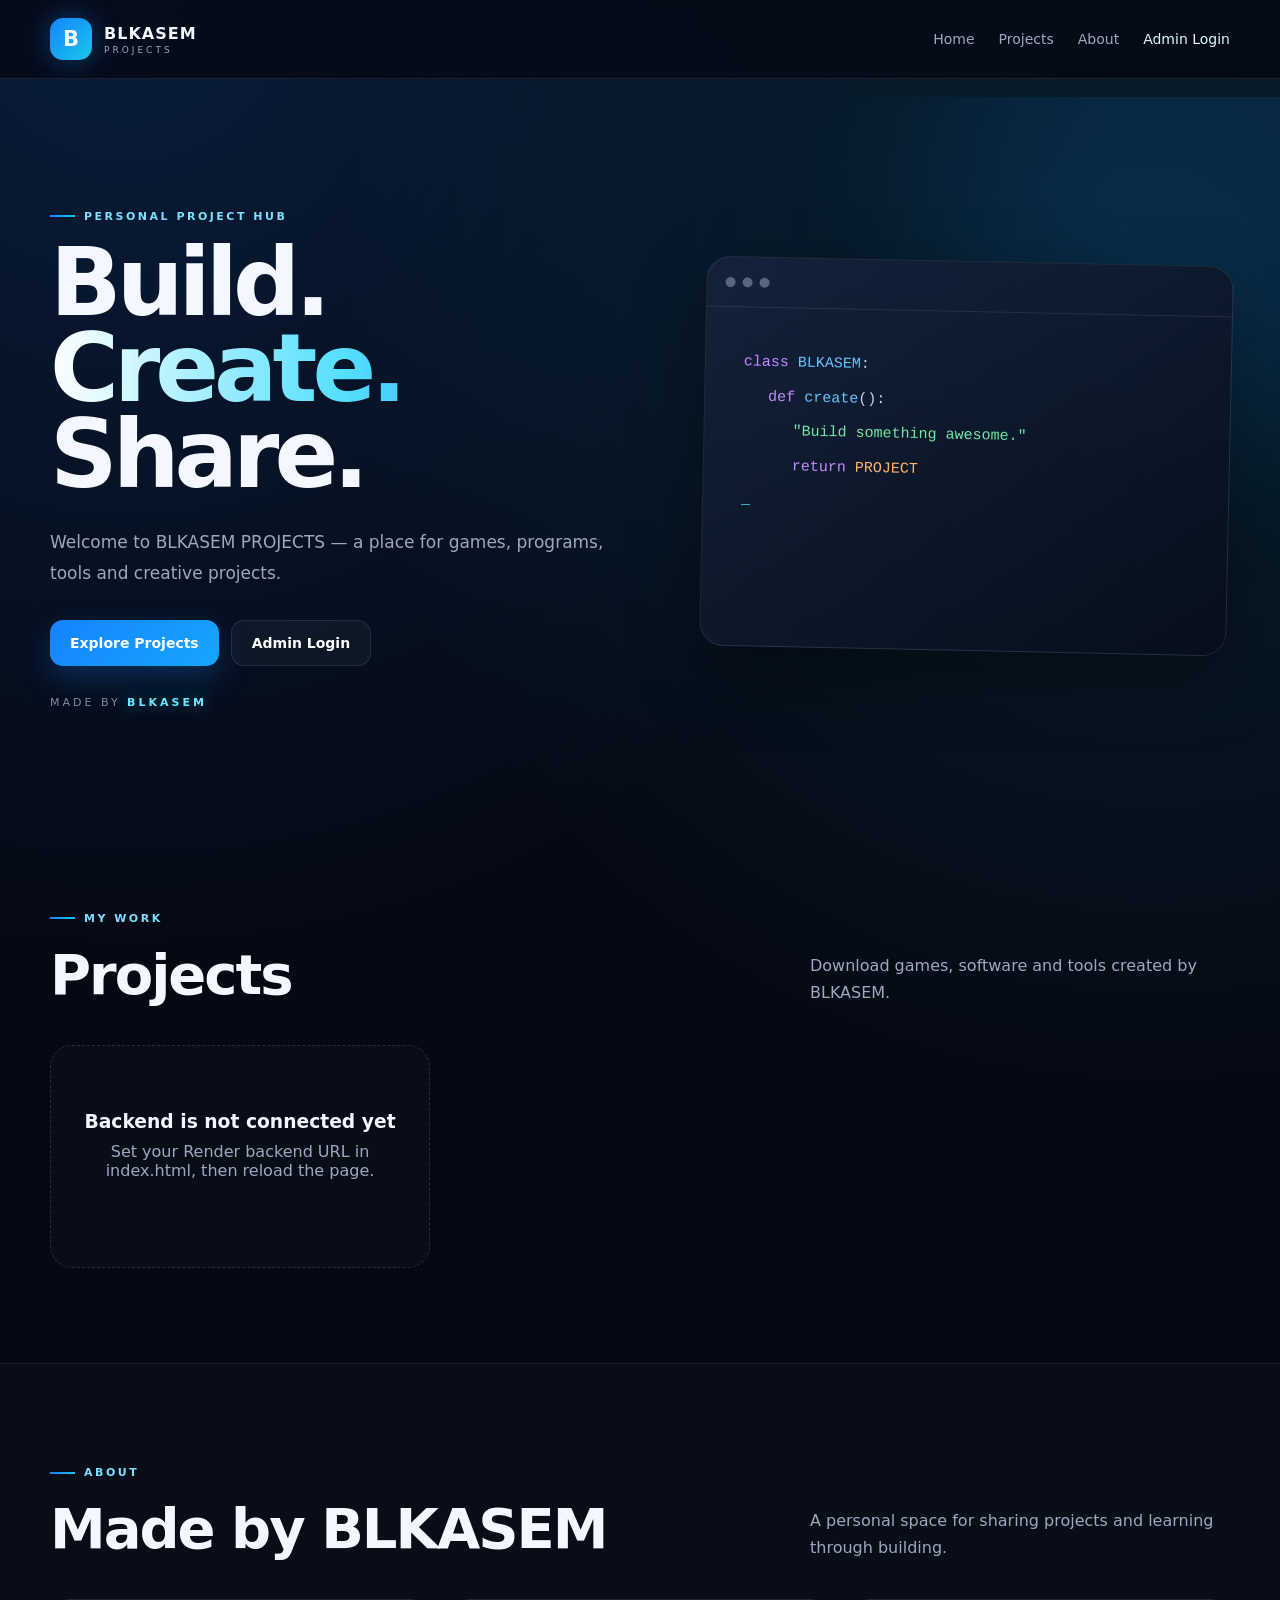
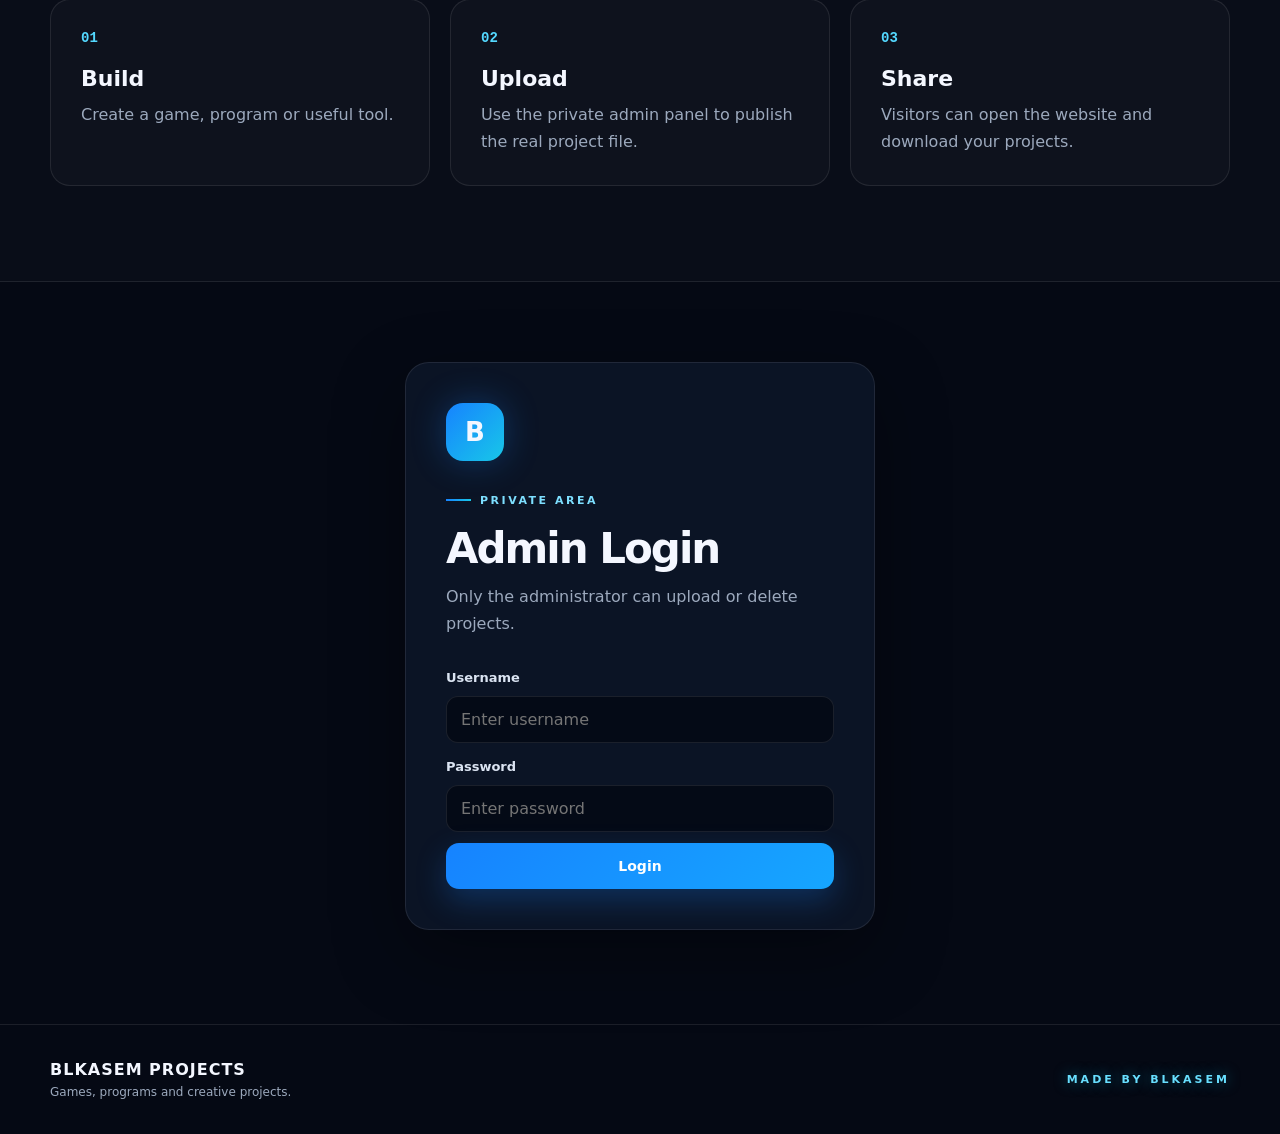
==== commit 24f34731: "web" ====
--- a/index.html
+++ b/index.html
@@ -2,766 +2,391 @@
 <html lang="en">
 <head>
     <meta charset="UTF-8">
-
-    <meta
-        name="viewport"
-        content="width=device-width, initial-scale=1.0"
-    >
-
-    <meta
-        name="description"
-        content="BLKASEM PROJECTS - Games, software, tools and creative projects."
-    >
-
+    <meta name="viewport" content="width=device-width, initial-scale=1.0">
     <title>BLKASEM PROJECTS</title>
-
     <link rel="stylesheet" href="style.css">
 </head>
-
 <body>
 
-<!-- =====================================================
-     BACKGROUND
-===================================================== -->
-
-<div class="background">
-
-    <div class="orb orb-one"></div>
-    <div class="orb orb-two"></div>
-    <div class="orb orb-three"></div>
-
-</div>
-
-
-<!-- =====================================================
-     NAVBAR
-===================================================== -->
-
 <header class="navbar">
-
-    <a href="#home" class="brand">
-
-        <div class="brand-icon">
-            B
-        </div>
-
-        <div class="brand-text">
-
-            <strong>
-                BLKASEM
-            </strong>
-
-            <span>
-                PROJECTS
-            </span>
-
-        </div>
-
-    </a>
-
-
-    <nav class="nav-links">
-
-        <a href="#home">
-            Home
+    <div class="container nav-inner">
+        <a class="brand" href="#home">
+            <span class="brand-icon">B</span>
+            <span><strong>BLKASEM</strong><small>PROJECTS</small></span>
         </a>
-
-        <a href="#projects">
-            Projects
-        </a>
-
-        <a href="#about">
-            About
-        </a>
-
-        <a href="#contact">
-            Contact
-        </a>
-
-    </nav>
-
-
-    <a href="#admin" class="admin-button">
-        Admin
-    </a>
-
+        <nav class="nav-links">
+            <a href="#home">Home</a>
+            <a href="#projects">Projects</a>
+            <a href="#about">About</a>
+            <a href="#admin" class="nav-admin">Admin Login</a>
+        </nav>
+    </div>
 </header>
 
-
-<!-- =====================================================
-     HERO
-===================================================== -->
+<div id="flash-area" class="container flash-area"></div>
 
 <main>
-
 <section id="home" class="hero">
-
-    <div class="hero-content">
-
-        <div class="hero-badge">
-            <span class="status-dot"></span>
-            BLKASEM DIGITAL LAB
-        </div>
-
-
-        <h1>
-            Build.
-            <span>Create.</span>
-            Share.
-        </h1>
-
-
-        <p>
-            Welcome to BLKASEM PROJECTS — a personal
-            collection of games, programs, tools and
-            creative experiments.
-        </p>
-
-
-        <div class="hero-buttons">
-
-            <a
-                href="#projects"
-                class="button primary"
-            >
-                Explore Projects
-                <span>→</span>
-            </a>
-
-
-            <a
-                href="#about"
-                class="button secondary"
-            >
-                About Me
-            </a>
-
-        </div>
-
-
-        <div class="hero-stats">
-
-            <div class="stat">
-
-                <strong>
-                    03+
-                </strong>
-
-                <span>
-                    Categories
-                </span>
-
-            </div>
-
-
-            <div class="stat">
-
-                <strong>
-                    ∞
-                </strong>
-
-                <span>
-                    Ideas
-                </span>
-
-            </div>
-
-
-            <div class="stat">
-
-                <strong>
-                    2026
-                </strong>
-
-                <span>
-                    Started
-                </span>
-
-            </div>
-
-        </div>
-
-    </div>
-
-
-    <div class="hero-visual">
-
-        <div class="visual-glow"></div>
-
-
-        <div class="code-window">
-
-            <div class="window-header">
-
-                <div class="window-dots">
-
-                    <i></i>
-                    <i></i>
-                    <i></i>
-
-                </div>
-
-                <span>
-                    BLKASEM_PROJECTS
-                </span>
-
-            </div>
-
-
-            <div class="code-content">
-
-                <p>
-                    <span class="purple">const</span>
-                    creator =
-                    <span class="green">"BLKASEM"</span>;
-                </p>
-
-                <p>
-                    <span class="purple">const</span>
-                    projects = [
-                </p>
-
-                <p class="indent">
-                    <span class="green">"Games"</span>,
-                </p>
-
-                <p class="indent">
-                    <span class="green">"Software"</span>,
-                </p>
-
-                <p class="indent">
-                    <span class="green">"Tools"</span>
-                </p>
-
-                <p>
-                    ];
-                </p>
-
-                <p>
-                    <span class="blue">launch</span>(projects);
-                </p>
-
-            </div>
-
-
-            <div class="code-footer">
-
-                <span>
-                    ● ONLINE
-                </span>
-
-                <span>
-                    v1.0
-                </span>
-
-            </div>
-
-        </div>
-
-    </div>
-
+    <div class="container hero-grid">
+        <div class="hero-content">
+            <div class="eyebrow"><span></span>PERSONAL PROJECT HUB</div>
+            <h1>Build.<span>Create.</span>Share.</h1>
+            <p>
+                Welcome to BLKASEM PROJECTS — a place for games,
+                programs, tools and creative projects.
+            </p>
+            <div class="hero-buttons">
+                <a class="btn primary" href="#projects">Explore Projects</a>
+                <a class="btn secondary" href="#admin">Admin Login</a>
+            </div>
+            <div class="creator">MADE BY <strong>BLKASEM</strong></div>
+        </div>
+
+        <div class="code-card">
+            <div class="window-top"><span></span><span></span><span></span></div>
+            <div class="code-body">
+                <div><span class="code-purple">class</span> <span class="code-blue">BLKASEM</span>:</div>
+                <div class="indent"><span class="code-purple">def</span> <span class="code-blue">create</span>():</div>
+                <div class="indent2"><span class="code-green">"Build something awesome."</span></div>
+                <div class="indent2"><span class="code-purple">return</span> <span class="code-orange">PROJECT</span></div>
+                <div class="code-cursor">_</div>
+            </div>
+        </div>
+    </div>
 </section>
 
-
-<!-- =====================================================
-     PROJECTS
-===================================================== -->
-
-<section id="projects" class="projects">
-
-    <div class="section-heading">
-
-        <div>
-
-            <span class="section-tag">
-                MY WORK
-            </span>
-
-            <h2>
-                Featured Projects
-            </h2>
-
-        </div>
-
-
-        <p>
-            Games, software and useful tools
-            created by BLKASEM.
-        </p>
-
-    </div>
-
-
-    <div class="project-grid">
-
-
-        <!-- GAME -->
-
-        <article class="project-card">
-
-            <div class="project-image">
-
-                <img
-                    src="assets/game.jpg"
-                    alt="Game project"
-                >
-
-                <div class="image-overlay"></div>
-
-                <span class="project-category">
-                    GAME
-                </span>
-
-            </div>
-
-
-            <div class="project-info">
-
-                <div class="project-number">
-                    01
-                </div>
-
-                <h3>
-                    BLKASEM Adventure
-                </h3>
-
-                <p>
-                    A challenging platform game
-                    filled with traps, levels
-                    and unexpected surprises.
-                </p>
-
-
-                <div class="project-meta">
-
-                    <span>
-                        🎮 Game
-                    </span>
-
-                    <span>
-                        Windows
-                    </span>
-
-                </div>
-
-
-                <!--
-                    Replace the # below with
-                    your real download link.
-                -->
-
-                <a
-                    href="#"
-                    class="download-button"
-                >
-                    Download
-                    <span>↓</span>
-                </a>
-
-            </div>
-
-        </article>
-
-
-
-        <!-- SOFTWARE -->
-
-        <article class="project-card">
-
-            <div class="project-image">
-
-                <img
-                    src="assets/software.jpg"
-                    alt="Software project"
-                >
-
-                <div class="image-overlay"></div>
-
-                <span class="project-category">
-                    SOFTWARE
-                </span>
-
-            </div>
-
-
-            <div class="project-info">
-
-                <div class="project-number">
-                    02
-                </div>
-
-                <h3>
-                    Smart Assistant
-                </h3>
-
-                <p>
-                    A personal desktop assistant
-                    designed to help with study,
-                    tasks and everyday work.
-                </p>
-
-
-                <div class="project-meta">
-
-                    <span>
-                        💻 Program
-                    </span>
-
-                    <span>
-                        Windows
-                    </span>
-
-                </div>
-
-
-                <a
-                    href="#"
-                    class="download-button"
-                >
-                    Download
-                    <span>↓</span>
-                </a>
-
-            </div>
-
-        </article>
-
-
-
-        <!-- TOOL -->
-
-        <article class="project-card">
-
-            <div class="project-image">
-
-                <img
-                    src="assets/tools.jpg"
-                    alt="Tools project"
-                >
-
-                <div class="image-overlay"></div>
-
-                <span class="project-category">
-                    TOOL
-                </span>
-
-            </div>
-
-
-            <div class="project-info">
-
-                <div class="project-number">
-                    03
-                </div>
-
-                <h3>
-                    BLKASEM Tools
-                </h3>
-
-                <p>
-                    A collection of useful tools
-                    for students, programmers
-                    and creators.
-                </p>
-
-
-                <div class="project-meta">
-
-                    <span>
-                        🛠 Tool
-                    </span>
-
-                    <span>
-                        Windows
-                    </span>
-
-                </div>
-
-
-                <a
-                    href="#"
-                    class="download-button"
-                >
-                    Download
-                    <span>↓</span>
-                </a>
-
-            </div>
-
-        </article>
-
-
-    </div>
-
+<section id="projects" class="section">
+    <div class="container">
+        <div class="section-heading">
+            <div>
+                <div class="eyebrow"><span></span>MY WORK</div>
+                <h2>Projects</h2>
+            </div>
+            <p>Download games, software and tools created by BLKASEM.</p>
+        </div>
+        <div id="project-grid" class="project-grid">
+            <div class="loading-state">Loading projects...</div>
+        </div>
+    </div>
 </section>
 
-
-<!-- =====================================================
-     HOW IT WORKS
-===================================================== -->
-
-<section class="how-section">
-
-    <div class="section-heading center">
-
-        <span class="section-tag">
-            SIMPLE
-        </span>
-
-        <h2>
-            How It Works
-        </h2>
-
-        <p>
-            Share your projects with anyone using
-            a simple download link.
-        </p>
-
-    </div>
-
-
-    <div class="steps">
-
-
-        <div class="step">
-
-            <div class="step-icon">
-                01
-            </div>
-
-            <h3>
-                Create
-            </h3>
-
-            <p>
-                Build your game, program
-                or useful tool.
-            </p>
-
-        </div>
-
-
-        <div class="step-line"></div>
-
-
-        <div class="step">
-
-            <div class="step-icon">
-                02
-            </div>
-
-            <h3>
-                Upload
-            </h3>
-
-            <p>
-                Add your project and
-                its download link.
-            </p>
-
-        </div>
-
-
-        <div class="step-line"></div>
-
-
-        <div class="step">
-
-            <div class="step-icon">
-                03
-            </div>
-
-            <h3>
-                Share
-            </h3>
-
-            <p>
-                Send the project link
-                to your friends.
-            </p>
-
-        </div>
-
-    </div>
-
+<section id="about" class="section dark-section">
+    <div class="container">
+        <div class="section-heading">
+            <div>
+                <div class="eyebrow"><span></span>ABOUT</div>
+                <h2>Made by BLKASEM</h2>
+            </div>
+            <p>A personal space for sharing projects and learning through building.</p>
+        </div>
+        <div class="steps">
+            <div class="step"><div class="step-number">01</div><h3>Build</h3><p>Create a game, program or useful tool.</p></div>
+            <div class="step"><div class="step-number">02</div><h3>Upload</h3><p>Use the private admin panel to publish the real project file.</p></div>
+            <div class="step"><div class="step-number">03</div><h3>Share</h3><p>Visitors can open the website and download your projects.</p></div>
+        </div>
+    </div>
 </section>
 
-
-<!-- =====================================================
-     ABOUT
-===================================================== -->
-
-<section id="about" class="about">
-
-    <div class="about-card">
-
-        <div class="about-content">
-
-            <span class="section-tag">
-                ABOUT BLKASEM
-            </span>
-
-            <h2>
-                Turning ideas into
-                <span>real projects.</span>
-            </h2>
-
-            <p>
-                BLKASEM PROJECTS is my personal
-                space for sharing the things I create.
-                From games and desktop applications
-                to small tools and experiments.
-            </p>
-
-
-            <div class="creator-signature">
-                ✦ MADE BY BLKASEM ✦
-            </div>
-
-        </div>
-
-
-        <div class="about-symbol">
-
-            <div class="big-b">
-                B
-            </div>
-
-        </div>
-
-    </div>
-
+<section id="admin" class="admin-page">
+    <div class="container">
+        <div class="admin-box" id="login-box">
+            <div class="admin-icon">B</div>
+            <div class="eyebrow"><span></span>PRIVATE AREA</div>
+            <h1>Admin Login</h1>
+            <p>Only the administrator can upload or delete projects.</p>
+
+            <form id="login-form" class="form">
+                <label for="username">Username</label>
+                <input id="username" type="text" placeholder="Enter username" required>
+
+                <label for="password">Password</label>
+                <input id="password" type="password" placeholder="Enter password" required>
+
+                <button class="btn primary full" type="submit">Login</button>
+            </form>
+        </div>
+
+        <div class="dashboard" id="dashboard" hidden>
+            <div class="dashboard-header">
+                <div>
+                    <div class="eyebrow"><span></span>ADMIN PANEL</div>
+                    <h1>Project Dashboard</h1>
+                    <p>Upload and manage your BLKASEM PROJECTS.</p>
+                </div>
+                <button id="logout-btn" class="btn secondary">Logout</button>
+            </div>
+
+            <section class="dashboard-card">
+                <div class="card-heading">
+                    <h2>Upload New Project</h2>
+                    <span>MAX 500 MB</span>
+                </div>
+
+                <form id="upload-form" class="form" enctype="multipart/form-data">
+                    <div class="form-grid">
+                        <div>
+                            <label for="title">Project title</label>
+                            <input id="title" name="title" type="text" maxlength="120" placeholder="My Awesome Game" required>
+                        </div>
+                        <div>
+                            <label for="category">Category</label>
+                            <select id="category" name="category">
+                                <option>Game</option>
+                                <option>Software</option>
+                                <option>Tool</option>
+                                <option>Python</option>
+                                <option>Other</option>
+                            </select>
+                        </div>
+                    </div>
+
+                    <label for="description">Description</label>
+                    <textarea id="description" name="description" maxlength="1000" placeholder="Describe your project..." required></textarea>
+
+                    <label for="project_file">Project file</label>
+                    <input id="project_file" name="project_file" type="file"
+                           accept=".zip,.rar,.7z,.exe,.msi,.py,.apk,.pdf" required>
+                    <small class="hint">ZIP, RAR, 7Z, EXE, MSI, PY, APK or PDF</small>
+
+                    <label for="image_file">Project image <span class="optional">(optional)</span></label>
+                    <input id="image_file" name="image_file" type="file"
+                           accept=".png,.jpg,.jpeg,.webp,.gif">
+                    <small class="hint">PNG, JPG, JPEG, WEBP or GIF</small>
+
+                    <button class="btn primary" type="submit">Upload Project</button>
+                </form>
+            </section>
+
+            <section class="dashboard-card">
+                <div class="card-heading">
+                    <h2>Uploaded Projects</h2>
+                    <span id="admin-count">0 PROJECTS</span>
+                </div>
+                <div id="admin-projects" class="admin-projects"></div>
+            </section>
+        </div>
+    </div>
 </section>
-
-
-<!-- =====================================================
-     ADMIN
-===================================================== -->
-
-<section id="admin" class="admin-section">
-
-    <div class="admin-card">
-
-        <div class="admin-icon">
-            🔐
-        </div>
-
-
-        <div class="admin-content">
-
-            <span class="section-tag">
-                PRIVATE AREA
-            </span>
-
-            <h2>
-                Admin Login
-            </h2>
-
-            <p>
-                Project management area for
-                BLKASEM.
-            </p>
-
-
-            <!--
-                This is the visual login form.
-
-                A REAL secure login requires
-                a backend server.
-            -->
-
-            <form class="login-form">
-
-                <input
-                    type="text"
-                    placeholder="Username"
-                    required
-                >
-
-                <input
-                    type="password"
-                    placeholder="Password"
-                    required
-                >
-
-                <button
-                    type="submit"
-                    class="login-button"
-                >
-                    Login →
+</main>
+
+<footer class="footer">
+    <div class="container footer-inner">
+        <div><strong>BLKASEM PROJECTS</strong><p>Games, programs and creative projects.</p></div>
+        <div class="footer-signature">MADE BY BLKASEM</div>
+    </div>
+</footer>
+
+<script>
+const API_BASE = "https://YOUR-BACKEND.onrender.com";
+
+const projectGrid = document.getElementById("project-grid");
+const flashArea = document.getElementById("flash-area");
+const loginBox = document.getElementById("login-box");
+const dashboard = document.getElementById("dashboard");
+
+function showMessage(message, type = "success") {
+    flashArea.innerHTML = `<div class="flash ${type}">${escapeHtml(message)}</div>`;
+    setTimeout(() => flashArea.innerHTML = "", 4500);
+}
+
+function escapeHtml(value) {
+    return String(value ?? "").replace(/[&<>"']/g, char => ({
+        "&": "&amp;", "<": "&lt;", ">": "&gt;",
+        '"': "&quot;", "'": "&#039;"
+    }[char]));
+}
+
+function assetUrl(path) {
+    return path ? API_BASE + path : "";
+}
+
+async function loadProjects() {
+    try {
+        const response = await fetch(`${API_BASE}/api/projects`);
+        if (!response.ok) throw new Error();
+        const projects = await response.json();
+
+        if (!projects.length) {
+            projectGrid.innerHTML = `
+                <div class="empty-state">
+                    <div class="empty-icon">+</div>
+                    <h3>No projects yet</h3>
+                    <p>Log in as admin and upload your first project.</p>
+                    <a class="btn primary" href="#admin">Open Admin</a>
+                </div>`;
+            return;
+        }
+
+        projectGrid.innerHTML = projects.map(project => `
+            <article class="project-card">
+                <div class="project-image">
+                    ${project.image
+                        ? `<img src="${assetUrl(project.image)}" alt="${escapeHtml(project.title)}">`
+                        : `<div class="image-placeholder"><span>BLKASEM</span><small>${escapeHtml(project.category)}</small></div>`
+                    }
+                    <span class="category">${escapeHtml(project.category)}</span>
+                </div>
+                <div class="project-body">
+                    <h3>${escapeHtml(project.title)}</h3>
+                    <p>${escapeHtml(project.description)}</p>
+                    <div class="project-meta">
+                        <span>Downloads: ${project.downloads}</span>
+                        <span>${escapeHtml(project.filename)}</span>
+                    </div>
+                    <a class="btn primary full"
+                       href="${assetUrl(project.download_url)}">
+                       Download Project
+                    </a>
+                </div>
+            </article>
+        `).join("");
+    } catch {
+        projectGrid.innerHTML = `
+            <div class="empty-state">
+                <h3>Backend is not connected yet</h3>
+                <p>Set your Render backend URL in index.html, then reload the page.</p>
+            </div>`;
+    }
+}
+
+async function checkSession() {
+    try {
+        const response = await fetch(`${API_BASE}/api/session`, {
+            credentials: "include"
+        });
+        const data = await response.json();
+        if (data.logged_in) showDashboard();
+    } catch {}
+}
+
+function showDashboard() {
+    loginBox.hidden = true;
+    dashboard.hidden = false;
+    loadAdminProjects();
+}
+
+document.getElementById("login-form").addEventListener("submit", async event => {
+    event.preventDefault();
+
+    const username = document.getElementById("username").value;
+    const password = document.getElementById("password").value;
+
+    try {
+        const response = await fetch(`${API_BASE}/api/login`, {
+            method: "POST",
+            credentials: "include",
+            headers: {"Content-Type": "application/json"},
+            body: JSON.stringify({username, password})
+        });
+
+        const data = await response.json();
+
+        if (!response.ok) {
+            showMessage(data.message || "Login failed.", "error");
+            return;
+        }
+
+        showMessage("Login successful.");
+        showDashboard();
+    } catch {
+        showMessage("Cannot connect to the backend.", "error");
+    }
+});
+
+document.getElementById("logout-btn").addEventListener("click", async () => {
+    await fetch(`${API_BASE}/api/logout`, {
+        method: "POST",
+        credentials: "include"
+    });
+
+    dashboard.hidden = true;
+    loginBox.hidden = false;
+    showMessage("Logged out.");
+});
+
+document.getElementById("upload-form").addEventListener("submit", async event => {
+    event.preventDefault();
+
+    const form = document.getElementById("upload-form");
+    const data = new FormData(form);
+
+    try {
+        const response = await fetch(`${API_BASE}/api/upload`, {
+            method: "POST",
+            credentials: "include",
+            body: data
+        });
+
+        const result = await response.json();
+
+        if (!response.ok) {
+            showMessage(result.message || "Upload failed.", "error");
+            return;
+        }
+
+        form.reset();
+        showMessage("Project uploaded successfully.");
+        await loadProjects();
+        await loadAdminProjects();
+    } catch {
+        showMessage("Upload failed. Check the backend connection.", "error");
+    }
+});
+
+async function loadAdminProjects() {
+    const box = document.getElementById("admin-projects");
+    const count = document.getElementById("admin-count");
+
+    try {
+        const response = await fetch(`${API_BASE}/api/projects`);
+        const projects = await response.json();
+
+        count.textContent = `${projects.length} PROJECTS`;
+
+        if (!projects.length) {
+            box.innerHTML = `<p class="muted">No projects uploaded yet.</p>`;
+            return;
+        }
+
+        box.innerHTML = projects.map(project => `
+            <div class="admin-project">
+                <div>
+                    <strong>${escapeHtml(project.title)}</strong>
+                    <span>${escapeHtml(project.category)} · ${project.downloads} downloads</span>
+                </div>
+                <button class="delete-btn" onclick="deleteProject(${project.id})">
+                    Delete
                 </button>
-
-            </form>
-
-        </div>
-
-    </div>
-
-</section>
-
-
-<!-- =====================================================
-     CONTACT
-===================================================== -->
-
-<section id="contact" class="contact">
-
-    <span class="section-tag">
-        CONTACT
-    </span>
-
-    <h2>
-        Have an idea?
-    </h2>
-
-    <p>
-        Keep creating. Keep learning.
-        Keep building.
-    </p>
-
-</section>
-
-</main>
-
-
-<!-- =====================================================
-     FOOTER
-===================================================== -->
-
-<footer>
-
-    <div class="footer-brand">
-
-        <div class="footer-logo">
-            B
-        </div>
-
-        <div>
-
-            <strong>
-                BLKASEM PROJECTS
-            </strong>
-
-            <span>
-                Games • Software • Tools
-            </span>
-
-        </div>
-
-    </div>
-
-
-    <div class="footer-center">
-        © 2026 BLKASEM PROJECTS
-    </div>
-
-
-    <div class="footer-right">
-        MADE BY BLKASEM ✦
-    </div>
-
-</footer>
-
+            </div>
+        `).join("");
+    } catch {
+        box.innerHTML = `<p class="muted">Could not load admin projects.</p>`;
+    }
+}
+
+async function deleteProject(id) {
+    if (!confirm("Delete this project?")) return;
+
+    const response = await fetch(`${API_BASE}/api/delete/${id}`, {
+        method: "POST",
+        credentials: "include"
+    });
+
+    const result = await response.json();
+
+    if (!response.ok) {
+        showMessage(result.message || "Delete failed.", "error");
+        return;
+    }
+
+    showMessage("Project deleted.");
+    await loadProjects();
+    await loadAdminProjects();
+}
+
+loadProjects();
+checkSession();
+</script>
 
 </body>
-</html>+</html>
--- a/style.css
+++ b/style.css
@@ -1,1591 +1,952 @@
-/* =========================================================
-   RESET
-========================================================= */
+:root {
+    --bg: #050914;
+    --bg-soft: #08101f;
+    --card: rgba(13, 24, 43, 0.78);
+    --border: rgba(255, 255, 255, 0.09);
+    --text: #f4f7ff;
+    --muted: #9ca9bd;
+    --blue: #1683ff;
+    --cyan: #18c7e8;
+    --green: #38e58c;
+    --danger: #ff5577;
+    --shadow: 0 25px 70px rgba(0, 0, 0, 0.35);
+}
 
 * {
+    box-sizing: border-box;
     margin: 0;
     padding: 0;
-    box-sizing: border-box;
-}
-
+}
 
 html {
     scroll-behavior: smooth;
 }
 
-
 body {
+    min-height: 100vh;
     font-family:
         Inter,
+        ui-sans-serif,
+        system-ui,
+        -apple-system,
+        BlinkMacSystemFont,
         "Segoe UI",
-        Arial,
         sans-serif;
-
-    color: #f4f8ff;
-
-    background: #040912;
-
-    overflow-x: hidden;
-}
-
-
-a {
-    text-decoration: none;
-    color: inherit;
-}
-
-
-button,
-input {
-    font-family: inherit;
-}
-
-
-/* =========================================================
-   BACKGROUND
-========================================================= */
-
-.background {
-    position: fixed;
-
-    inset: 0;
-
-    overflow: hidden;
-
-    pointer-events: none;
-
-    z-index: -1;
-
+    color: var(--text);
     background:
         radial-gradient(
-            circle at 20% 10%,
-            rgba(22, 131, 255, 0.12),
-            transparent 28%
+            circle at 10% 0%,
+            rgba(22, 131, 255, 0.16),
+            transparent 32%
         ),
         radial-gradient(
-            circle at 85% 30%,
-            rgba(24, 199, 232, 0.08),
+            circle at 90% 10%,
+            rgba(24, 199, 232, 0.12),
             transparent 30%
         ),
-        #040912;
-}
-
-
-.orb {
-    position: absolute;
-
-    width: 400px;
-    height: 400px;
-
-    border-radius: 50%;
-
-    filter: blur(100px);
-
-    opacity: 0.12;
-}
-
-
-.orb-one {
-    top: -180px;
-    left: -120px;
-
-    background: #1683ff;
-}
-
-
-.orb-two {
-    top: 40%;
-    right: -180px;
-
-    background: #18c7e8;
-}
-
-
-.orb-three {
-    bottom: -250px;
-    left: 40%;
-
-    background: #6c5ce7;
-}
-
-
-/* =========================================================
+        var(--bg);
+}
+
+a {
+    color: inherit;
+    text-decoration: none;
+}
+
+button,
+input,
+textarea,
+select {
+    font: inherit;
+}
+
+.container {
+    width: min(1180px, calc(100% - 40px));
+    margin: 0 auto;
+}
+
+
+/* ============================================================
    NAVBAR
-========================================================= */
+   ============================================================ */
 
 .navbar {
     position: sticky;
-
     top: 0;
-
-    z-index: 100;
-
-    width: 100%;
-
+    z-index: 50;
+    border-bottom: 1px solid var(--border);
+    background: rgba(5, 9, 20, 0.82);
+    backdrop-filter: blur(18px);
+}
+
+.nav-inner {
     min-height: 78px;
-
-    padding: 0 7%;
-
-    display: flex;
-
-    align-items: center;
-
+    display: flex;
+    align-items: center;
     justify-content: space-between;
-
-    border-bottom:
-        1px solid
-        rgba(255, 255, 255, 0.07);
-
-    background:
-        rgba(4, 9, 18, 0.72);
-
-    backdrop-filter: blur(20px);
-}
-
+    gap: 30px;
+}
 
 .brand {
     display: flex;
-
-    align-items: center;
-
+    align-items: center;
     gap: 12px;
 }
 
-
-.brand-icon,
-.footer-logo {
+.brand-icon {
     width: 42px;
     height: 42px;
-
-    display: flex;
-
+    display: grid;
+    place-items: center;
+    border-radius: 13px;
+    font-weight: 900;
+    font-size: 21px;
+    background: linear-gradient(
+        135deg,
+        var(--blue),
+        var(--cyan)
+    );
+    box-shadow:
+        0 0 28px rgba(22, 131, 255, 0.4);
+}
+
+.brand strong,
+.brand small {
+    display: block;
+}
+
+.brand strong {
+    letter-spacing: 1px;
+}
+
+.brand small {
+    margin-top: 2px;
+    color: var(--muted);
+    font-size: 9px;
+    letter-spacing: 3px;
+}
+
+.nav-links {
+    display: flex;
+    align-items: center;
+    gap: 24px;
+}
+
+.nav-links a {
+    color: var(--muted);
+    font-size: 14px;
+    transition: 0.2s ease;
+}
+
+.nav-links a:hover {
+    color: white;
+}
+
+.nav-links .nav-admin {
+    color: #dff8ff;
+}
+
+
+/* ============================================================
+   BUTTONS
+   ============================================================ */
+
+.btn {
+    min-height: 46px;
+    display: inline-flex;
     align-items: center;
     justify-content: center;
-
-    border-radius: 12px;
-
-    font-size: 22px;
+    padding: 0 20px;
+    border: 0;
+    border-radius: 13px;
+    cursor: pointer;
+    font-weight: 800;
+    font-size: 14px;
+    transition:
+        transform 0.2s ease,
+        box-shadow 0.2s ease,
+        opacity 0.2s ease;
+}
+
+.btn:hover {
+    transform: translateY(-2px);
+}
+
+.btn.primary {
+    color: white;
+    background: linear-gradient(
+        135deg,
+        var(--blue),
+        #16a6ff
+    );
+    box-shadow:
+        0 12px 30px rgba(22, 131, 255, 0.25);
+}
+
+.btn.secondary {
+    border: 1px solid var(--border);
+    background: rgba(255, 255, 255, 0.04);
+    color: white;
+}
+
+.btn.full {
+    width: 100%;
+}
+
+
+/* ============================================================
+   HERO
+   ============================================================ */
+
+.hero {
+    position: relative;
+    overflow: hidden;
+    padding: 105px 0 100px;
+}
+
+.hero::before {
+    content: "";
+    position: absolute;
+    width: 520px;
+    height: 520px;
+    right: -180px;
+    top: -180px;
+    border-radius: 50%;
+    background: rgba(22, 131, 255, 0.13);
+    filter: blur(80px);
+    pointer-events: none;
+}
+
+.hero-grid {
+    display: grid;
+    grid-template-columns: 1.05fr 0.95fr;
+    align-items: center;
+    gap: 70px;
+}
+
+.eyebrow {
+    display: inline-flex;
+    align-items: center;
+    gap: 9px;
+    margin-bottom: 17px;
+    color: #7ddfff;
+    font-size: 11px;
     font-weight: 900;
-
-    color: white;
-
+    letter-spacing: 2.5px;
+}
+
+.eyebrow span {
+    width: 25px;
+    height: 2px;
+    background: linear-gradient(
+        90deg,
+        var(--blue),
+        var(--cyan)
+    );
+}
+
+.hero h1 {
+    max-width: 680px;
+    font-size: clamp(52px, 8vw, 94px);
+    line-height: 0.92;
+    letter-spacing: -5px;
+}
+
+.hero h1 span {
+    display: block;
+    background: linear-gradient(
+        90deg,
+        #ffffff,
+        #56dfff,
+        #1683ff
+    );
+    -webkit-background-clip: text;
+    background-clip: text;
+    color: transparent;
+}
+
+.hero p {
+    max-width: 570px;
+    margin-top: 28px;
+    color: var(--muted);
+    line-height: 1.8;
+    font-size: 17px;
+}
+
+.hero-buttons {
+    display: flex;
+    gap: 12px;
+    margin-top: 32px;
+}
+
+.creator {
+    margin-top: 30px;
+    color: #7e8ba1;
+    font-size: 11px;
+    letter-spacing: 3px;
+}
+
+.creator strong {
+    color: #69e7ff;
+    text-shadow: 0 0 15px rgba(24, 199, 232, 0.55);
+}
+
+
+/* ============================================================
+   CODE CARD
+   ============================================================ */
+
+.code-card {
+    min-height: 390px;
+    overflow: hidden;
+    border: 1px solid var(--border);
+    border-radius: 24px;
     background:
         linear-gradient(
-            135deg,
-            #1683ff,
-            #18c7e8
+            145deg,
+            rgba(21, 35, 61, 0.9),
+            rgba(7, 14, 27, 0.96)
         );
-
-    box-shadow:
-        0 0 25px
-        rgba(22, 131, 255, 0.28);
-}
-
-
-.brand-text {
-    display: flex;
-
-    flex-direction: column;
-
-    line-height: 1;
-}
-
-
-.brand-text strong {
+    box-shadow: var(--shadow);
+    transform: rotate(1.2deg);
+}
+
+.window-top {
+    height: 50px;
+    display: flex;
+    align-items: center;
+    gap: 7px;
+    padding: 0 18px;
+    border-bottom: 1px solid var(--border);
+}
+
+.window-top span {
+    width: 10px;
+    height: 10px;
+    border-radius: 50%;
+    background: #596579;
+}
+
+.code-body {
+    padding: 38px;
+    color: #c8d3e6;
+    font-family: Consolas, monospace;
     font-size: 15px;
-
-    letter-spacing: 1px;
-}
-
-
-.brand-text span {
-    margin-top: 5px;
-
-    font-size: 9px;
-
-    color: #6d829e;
-
-    letter-spacing: 3px;
-}
-
-
-.nav-links {
-    display: flex;
-
-    align-items: center;
-
-    gap: 34px;
-}
-
-
-.nav-links a {
-    position: relative;
-
-    color: #899bb2;
-
-    font-size: 14px;
-
-    transition: 0.3s ease;
-}
-
-
-.nav-links a::after {
-    content: "";
-
-    position: absolute;
-
-    left: 0;
-    bottom: -8px;
-
-    width: 0;
-    height: 2px;
-
-    border-radius: 10px;
-
-    background: #18c7e8;
-
-    transition: 0.3s ease;
-}
-
-
-.nav-links a:hover {
-    color: white;
-}
-
-
-.nav-links a:hover::after {
-    width: 100%;
-}
-
-
-.admin-button {
-    padding: 10px 18px;
-
-    border:
-        1px solid
-        rgba(24, 199, 232, 0.3);
-
-    border-radius: 10px;
-
-    color: #dffaff;
-
-    font-size: 13px;
-
-    background:
-        rgba(24, 199, 232, 0.08);
-
-    transition: 0.3s ease;
-}
-
-
-.admin-button:hover {
-    transform: translateY(-2px);
-
-    background:
-        rgba(24, 199, 232, 0.16);
-
-    box-shadow:
-        0 8px 25px
-        rgba(24, 199, 232, 0.12);
-}
-
-
-/* =========================================================
-   HERO
-========================================================= */
-
-.hero {
-    width: min(1200px, 86%);
-
-    min-height: 720px;
-
-    margin: auto;
-
-    display: grid;
-
-    grid-template-columns:
-        1fr
-        0.9fr;
-
-    align-items: center;
-
-    gap: 70px;
-}
-
-
-.hero-content {
-    animation:
-        heroEnter
-        0.8s
-        ease
-        both;
-}
-
-
-@keyframes heroEnter {
-
-    from {
+    line-height: 2.3;
+}
+
+.indent {
+    padding-left: 25px;
+}
+
+.indent2 {
+    padding-left: 50px;
+}
+
+.code-purple {
+    color: #c58cff;
+}
+
+.code-blue {
+    color: #64c7ff;
+}
+
+.code-green {
+    color: #72e8a7;
+}
+
+.code-orange {
+    color: #ffb66c;
+}
+
+.code-cursor {
+    color: #5ce4ff;
+    animation: blink 1s infinite;
+}
+
+@keyframes blink {
+    50% {
         opacity: 0;
-        transform: translateY(25px);
-    }
-
-    to {
-        opacity: 1;
-        transform: translateY(0);
-    }
-
-}
-
-
-.hero-badge {
-    width: fit-content;
-
-    display: flex;
-
-    align-items: center;
-
-    gap: 9px;
-
-    padding: 8px 13px;
-
-    border:
-        1px solid
-        rgba(24, 199, 232, 0.18);
-
-    border-radius: 30px;
-
-    color: #8edff0;
-
-    font-size: 10px;
-
-    letter-spacing: 1.5px;
-
-    background:
-        rgba(24, 199, 232, 0.06);
-}
-
-
-.status-dot {
-    width: 7px;
-    height: 7px;
-
-    border-radius: 50%;
-
-    background: #26e6a4;
-
-    box-shadow:
-        0 0 12px
-        #26e6a4;
-}
-
-
-.hero h1 {
-    max-width: 680px;
-
-    margin-top: 25px;
-
-    font-size:
-        clamp(55px, 7vw, 92px);
-
-    line-height: 0.98;
-
-    letter-spacing: -5px;
-}
-
-
-.hero h1 span {
-    display: block;
-
-    background:
-        linear-gradient(
-            90deg,
-            #1683ff,
-            #18c7e8
-        );
-
-    -webkit-background-clip: text;
-    background-clip: text;
-
-    color: transparent;
-}
-
-
-.hero-content > p {
-    max-width: 570px;
-
-    margin-top: 27px;
-
-    color: #879ab3;
-
-    font-size: 17px;
-
-    line-height: 1.8;
-}
-
-
-.hero-buttons {
-    display: flex;
-
-    gap: 13px;
-
-    margin-top: 32px;
-}
-
-
-.button {
-    padding: 14px 21px;
-
-    border-radius: 11px;
-
-    font-size: 13px;
-
-    transition: 0.3s ease;
-}
-
-
-.button.primary {
-    display: flex;
-
-    align-items: center;
-
-    gap: 20px;
-
-    color: white;
-
-    background:
-        linear-gradient(
-            135deg,
-            #1683ff,
-            #18aee8
-        );
-
-    box-shadow:
-        0 12px 35px
-        rgba(22, 131, 255, 0.2);
-}
-
-
-.button.primary:hover {
-    transform: translateY(-3px);
-
-    box-shadow:
-        0 18px 40px
-        rgba(22, 131, 255, 0.3);
-}
-
-
-.button.secondary {
-    color: #a5b5c9;
-
-    border:
-        1px solid
-        rgba(255, 255, 255, 0.09);
-
-    background:
-        rgba(255, 255, 255, 0.03);
-}
-
-
-.button.secondary:hover {
-    color: white;
-
-    background:
-        rgba(255, 255, 255, 0.07);
-}
-
-
-.hero-stats {
-    display: flex;
-
-    gap: 45px;
-
-    margin-top: 55px;
-}
-
-
-.stat {
-    display: flex;
-
-    flex-direction: column;
-
-    gap: 6px;
-}
-
-
-.stat strong {
-    font-size: 20px;
-}
-
-
-.stat span {
-    color: #60738d;
-
-    font-size: 11px;
-
-    text-transform: uppercase;
-
-    letter-spacing: 1px;
-}
-
-
-/* =========================================================
-   HERO CODE WINDOW
-========================================================= */
-
-.hero-visual {
-    position: relative;
-
-    display: flex;
-
-    align-items: center;
-
-    justify-content: center;
-}
-
-
-.visual-glow {
-    position: absolute;
-
-    width: 350px;
-    height: 350px;
-
-    border-radius: 50%;
-
-    background: #1683ff;
-
-    filter: blur(110px);
-
-    opacity: 0.13;
-}
-
-
-.code-window {
-    position: relative;
-
-    width: 100%;
-
-    max-width: 500px;
-
-    overflow: hidden;
-
-    border:
-        1px solid
-        rgba(255, 255, 255, 0.1);
-
-    border-radius: 18px;
-
-    background:
-        rgba(8, 17, 31, 0.82);
-
-    box-shadow:
-        0 30px 80px
-        rgba(0, 0, 0, 0.4);
-
-    transform:
-        perspective(1000px)
-        rotateY(-4deg);
-
-    animation:
-        floating
-        5s
-        ease-in-out
-        infinite;
-}
-
-
-@keyframes floating {
-
-    0%,
-    100% {
-        transform:
-            perspective(1000px)
-            rotateY(-4deg)
-            translateY(0);
-    }
-
-    50% {
-        transform:
-            perspective(1000px)
-            rotateY(-4deg)
-            translateY(-10px);
-    }
-
-}
-
-
-.window-header {
-    height: 50px;
-
-    display: flex;
-
-    align-items: center;
-
-    gap: 15px;
-
-    padding: 0 18px;
-
-    border-bottom:
-        1px solid
-        rgba(255, 255, 255, 0.07);
-
-    color: #71849c;
-
-    font-size: 11px;
-}
-
-
-.window-dots {
-    display: flex;
-
-    gap: 6px;
-}
-
-
-.window-dots i {
-    width: 8px;
-    height: 8px;
-
-    border-radius: 50%;
-
-    background: #34465d;
-}
-
-
-.code-content {
-    padding: 30px;
-
-    min-height: 310px;
-
-    font-family:
-        Consolas,
-        monospace;
-
-    font-size: 13px;
-
-    line-height: 2.2;
-
-    color: #7f91aa;
-}
-
-
-.code-content p {
-    margin: 0;
-}
-
-
-.indent {
-    padding-left: 30px;
-}
-
-
-.purple {
-    color: #c792ea;
-}
-
-
-.green {
-    color: #8be9a8;
-}
-
-
-.blue {
-    color: #70b7ff;
-}
-
-
-.cyan {
-    color: #63e8ff;
-}
-
-
-.code-footer {
-    display: flex;
-
+    }
+}
+
+
+/* ============================================================
+   SECTIONS
+   ============================================================ */
+
+.section {
+    padding: 95px 0;
+}
+
+.dark-section {
+    border-top: 1px solid var(--border);
+    border-bottom: 1px solid var(--border);
+    background: rgba(255, 255, 255, 0.015);
+}
+
+.section-heading {
+    display: flex;
+    align-items: end;
     justify-content: space-between;
-
-    padding: 13px 20px;
-
-    border-top:
-        1px solid
-        rgba(255, 255, 255, 0.06);
-
-    color: #546981;
-
-    font-family: monospace;
-
-    font-size: 10px;
-}
-
-
-.code-footer span:first-child {
-    color: #48d99a;
-}
-
-
-/* =========================================================
-   SECTIONS
-========================================================= */
-
-.projects,
-.how-section,
-.about,
-.admin-section,
-.contact {
-    width: min(1200px, 86%);
-
-    margin:
-        120px
-        auto
-        0;
-}
-
-
-.section-heading {
-    display: flex;
-
-    align-items: flex-end;
-
-    justify-content: space-between;
-
-    margin-bottom: 45px;
-}
-
-
-.section-heading.center {
-    display: block;
-
-    text-align: center;
-}
-
-
-.section-tag {
-    color: #18c7e8;
-
-    font-size: 10px;
-
-    font-weight: 700;
-
-    letter-spacing: 3px;
-}
-
-
-.section-heading h2,
-.about h2,
-.admin-content h2,
-.contact h2 {
-    margin-top: 10px;
-
-    font-size: 42px;
-
-    letter-spacing: -1.5px;
-}
-
-
-.section-heading p {
-    max-width: 350px;
-
-    color: #647891;
-
-    font-size: 13px;
-
+    gap: 30px;
+    margin-bottom: 38px;
+}
+
+.section-heading h2 {
+    font-size: clamp(34px, 5vw, 56px);
+    letter-spacing: -2px;
+}
+
+.section-heading > p {
+    max-width: 420px;
+    color: var(--muted);
     line-height: 1.7;
 }
 
 
-/* =========================================================
+/* ============================================================
    PROJECT CARDS
-========================================================= */
+   ============================================================ */
 
 .project-grid {
     display: grid;
-
-    grid-template-columns:
-        repeat(3, 1fr);
-
+    grid-template-columns: repeat(3, 1fr);
     gap: 20px;
 }
-
 
 .project-card {
     overflow: hidden;
-
-    border:
-        1px solid
-        rgba(255, 255, 255, 0.07);
-
-    border-radius: 17px;
-
-    background:
-        rgba(255, 255, 255, 0.025);
-
+    border: 1px solid var(--border);
+    border-radius: 22px;
+    background: var(--card);
+    box-shadow: 0 15px 45px rgba(0, 0, 0, 0.2);
     transition:
-        transform 0.35s ease,
-        border-color 0.35s ease,
-        box-shadow 0.35s ease;
-}
-
+        transform 0.25s ease,
+        border-color 0.25s ease;
+}
 
 .project-card:hover {
-    transform: translateY(-8px);
-
-    border-color:
-        rgba(24, 199, 232, 0.25);
-
-    box-shadow:
-        0 25px 55px
-        rgba(0, 0, 0, 0.25);
-}
-
+    transform: translateY(-7px);
+    border-color: rgba(24, 199, 232, 0.35);
+}
 
 .project-image {
     position: relative;
-
-    height: 210px;
-
+    height: 205px;
     overflow: hidden;
-}
-
+    background: #0c1628;
+}
 
 .project-image img {
     width: 100%;
     height: 100%;
-
     object-fit: cover;
-
-    transition:
-        transform 0.5s ease;
-}
-
-
-.project-card:hover .project-image img {
-    transform: scale(1.06);
-}
-
-
-.image-overlay {
-    position: absolute;
-
-    inset: 0;
-
+}
+
+.image-placeholder {
+    width: 100%;
+    height: 100%;
+    display: flex;
+    flex-direction: column;
+    align-items: center;
+    justify-content: center;
     background:
-        linear-gradient(
-            180deg,
-            transparent 40%,
-            rgba(4, 9, 18, 0.9)
-        );
-}
-
-
-.project-category {
-    position: absolute;
-
-    top: 15px;
-    left: 15px;
-
-    padding: 6px 10px;
-
-    border:
-        1px solid
-        rgba(255, 255, 255, 0.1);
-
-    border-radius: 7px;
-
-    color: white;
-
-    background:
-        rgba(4, 9, 18, 0.65);
-
-    backdrop-filter: blur(10px);
-
-    font-size: 9px;
-
-    font-weight: bold;
-
-    letter-spacing: 1.5px;
-}
-
-
-.project-info {
-    padding: 22px;
-}
-
-
-.project-number {
-    margin-bottom: 9px;
-
-    color: #18c7e8;
-
-    font-family: monospace;
-
-    font-size: 10px;
-}
-
-
-.project-info h3 {
-    font-size: 21px;
-}
-
-
-.project-info p {
-    min-height: 70px;
-
-    margin-top: 10px;
-
-    color: #71839b;
-
-    font-size: 12px;
-
-    line-height: 1.7;
-}
-
-
-.project-meta {
-    display: flex;
-
-    gap: 15px;
-
-    margin-top: 15px;
-
-    color: #647892;
-
-    font-size: 10px;
-}
-
-
-.download-button {
-    display: flex;
-
-    align-items: center;
-
-    justify-content: space-between;
-
-    margin-top: 20px;
-
-    padding: 12px 14px;
-
-    border:
-        1px solid
-        rgba(22, 131, 255, 0.2);
-
-    border-radius: 9px;
-
-    color: #dff7ff;
-
-    background:
-        rgba(22, 131, 255, 0.07);
-
-    font-size: 12px;
-
-    transition: 0.3s ease;
-}
-
-
-.download-button:hover {
-    border-color:
-        rgba(24, 199, 232, 0.4);
-
-    background:
-        rgba(24, 199, 232, 0.1);
-
-    transform: translateY(-2px);
-}
-
-
-/* =========================================================
-   HOW IT WORKS
-========================================================= */
-
-.how-section {
-    padding-top: 30px;
-}
-
-
-.steps {
-    display: flex;
-
-    align-items: center;
-
-    justify-content: center;
-
-    gap: 30px;
-
-    margin-top: 50px;
-}
-
-
-.step {
-    max-width: 230px;
-
-    text-align: center;
-}
-
-
-.step-icon {
-    width: 60px;
-    height: 60px;
-
-    margin:
-        0
-        auto
-        18px;
-
-    display: flex;
-
-    align-items: center;
-    justify-content: center;
-
-    border:
-        1px solid
-        rgba(24, 199, 232, 0.2);
-
-    border-radius: 16px;
-
-    color: #18c7e8;
-
-    background:
-        rgba(24, 199, 232, 0.06);
-
-    font-family: monospace;
-
-    font-size: 13px;
-}
-
-
-.step h3 {
-    margin-bottom: 8px;
-
-    font-size: 17px;
-}
-
-
-.step p {
-    color: #687b94;
-
-    font-size: 12px;
-
-    line-height: 1.6;
-}
-
-
-.step-line {
-    width: 70px;
-    height: 1px;
-
-    background:
-        linear-gradient(
-            90deg,
-            transparent,
-            #263d57,
-            transparent
-        );
-}
-
-
-/* =========================================================
-   ABOUT
-========================================================= */
-
-.about-card {
-    position: relative;
-
-    overflow: hidden;
-
-    display: grid;
-
-    grid-template-columns: 1.3fr 0.7fr;
-
-    min-height: 350px;
-
-    padding: 55px;
-
-    border:
-        1px solid
-        rgba(255, 255, 255, 0.07);
-
-    border-radius: 24px;
-
-    background:
-        linear-gradient(
-            120deg,
-            rgba(14, 31, 53, 0.8),
-            rgba(6, 15, 27, 0.6)
-        );
-}
-
-
-.about h2 {
-    max-width: 600px;
-}
-
-
-.about h2 span {
-    color: #18c7e8;
-}
-
-
-.about-content > p {
-    max-width: 600px;
-
-    margin-top: 20px;
-
-    color: #788ba4;
-
-    font-size: 14px;
-
-    line-height: 1.9;
-}
-
-
-.creator-signature {
-    display: inline-block;
-
-    margin-top: 30px;
-
-    color: #18c7e8;
-
-    font-size: 11px;
-
-    letter-spacing: 2px;
-
-    animation:
-        glowText
-        2s
-        ease-in-out
-        infinite alternate;
-}
-
-
-@keyframes glowText {
-
-    from {
-        text-shadow:
-            0 0 5px
-            rgba(24, 199, 232, 0.2);
-    }
-
-    to {
-        text-shadow:
-            0 0 18px
-            rgba(24, 199, 232, 0.7);
-    }
-
-}
-
-
-.about-symbol {
-    display: flex;
-
-    align-items: center;
-    justify-content: center;
-}
-
-
-.big-b {
-    display: flex;
-
-    align-items: center;
-    justify-content: center;
-
-    width: 180px;
-    height: 180px;
-
-    border:
-        1px solid
-        rgba(24, 199, 232, 0.2);
-
-    border-radius: 45px;
-
-    color: #18c7e8;
-
-    background:
-        rgba(24, 199, 232, 0.04);
-
-    box-shadow:
-        0 0 80px
-        rgba(24, 199, 232, 0.08);
-
-    font-size: 100px;
-
-    font-weight: 900;
-}
-
-
-/* =========================================================
-   ADMIN
-========================================================= */
-
-.admin-card {
-    display: grid;
-
-    grid-template-columns: 150px 1fr;
-
-    align-items: center;
-
-    gap: 35px;
-
-    padding: 45px;
-
-    border:
-        1px solid
-        rgba(255, 255, 255, 0.07);
-
-    border-radius: 20px;
-
-    background:
-        rgba(255, 255, 255, 0.025);
-}
-
-
-.admin-icon {
-    width: 100px;
-    height: 100px;
-
-    display: flex;
-
-    align-items: center;
-    justify-content: center;
-
-    border-radius: 25px;
-
-    background:
-        rgba(22, 131, 255, 0.08);
-
-    border:
-        1px solid
-        rgba(22, 131, 255, 0.18);
-
-    font-size: 35px;
-}
-
-
-.admin-content p {
-    margin-top: 10px;
-
-    color: #687c95;
-
-    font-size: 13px;
-}
-
-
-.login-form {
-    display: flex;
-
-    gap: 10px;
-
-    margin-top: 22px;
-}
-
-
-.login-form input {
-    width: 190px;
-
-    padding: 13px 15px;
-
-    border:
-        1px solid
-        rgba(255, 255, 255, 0.08);
-
-    border-radius: 9px;
-
-    outline: none;
-
-    color: white;
-
-    background:
-        rgba(0, 0, 0, 0.2);
-}
-
-
-.login-form input:focus {
-    border-color:
-        rgba(24, 199, 232, 0.5);
-}
-
-
-.login-button {
-    padding: 13px 20px;
-
-    border: none;
-
-    border-radius: 9px;
-
-    cursor: pointer;
-
-    color: white;
-
-    background:
+        radial-gradient(
+            circle,
+            rgba(22, 131, 255, 0.3),
+            transparent 55%
+        ),
         linear-gradient(
             135deg,
-            #1683ff,
-            #18c7e8
+            #0c1c36,
+            #08101f
         );
 }
 
-
-/* =========================================================
-   CONTACT
-========================================================= */
-
-.contact {
-    padding:
-        100px
-        20px;
-
+.image-placeholder span {
+    font-size: 26px;
+    font-weight: 900;
+    letter-spacing: 3px;
+}
+
+.image-placeholder small {
+    margin-top: 8px;
+    color: var(--cyan);
+    letter-spacing: 2px;
+}
+
+.category {
+    position: absolute;
+    top: 14px;
+    left: 14px;
+    padding: 7px 10px;
+    border: 1px solid rgba(255, 255, 255, 0.12);
+    border-radius: 999px;
+    background: rgba(3, 8, 18, 0.72);
+    backdrop-filter: blur(10px);
+    color: #dff9ff;
+    font-size: 10px;
+    font-weight: 900;
+    letter-spacing: 1px;
+}
+
+.project-body {
+    padding: 23px;
+}
+
+.project-body h3 {
+    font-size: 22px;
+}
+
+.project-body p {
+    min-height: 72px;
+    margin-top: 10px;
+    color: var(--muted);
+    line-height: 1.65;
+}
+
+.project-meta {
+    display: flex;
+    flex-direction: column;
+    gap: 6px;
+    margin: 18px 0;
+    color: #728097;
+    font-size: 11px;
+}
+
+
+/* ============================================================
+   EMPTY STATE
+   ============================================================ */
+
+.empty-state {
+    padding: 65px 25px;
     text-align: center;
-}
-
-
-.contact h2 {
-    font-size: 55px;
-}
-
-
-.contact p {
-    margin-top: 15px;
-
-    color: #687b94;
-}
-
-
-/* =========================================================
+    border: 1px dashed rgba(255, 255, 255, 0.13);
+    border-radius: 22px;
+    background: rgba(255, 255, 255, 0.02);
+}
+
+.empty-icon {
+    width: 55px;
+    height: 55px;
+    display: grid;
+    place-items: center;
+    margin: 0 auto 17px;
+    border-radius: 16px;
+    background: rgba(22, 131, 255, 0.13);
+    color: #66caff;
+    font-size: 28px;
+}
+
+.empty-state p {
+    margin: 10px auto 22px;
+    max-width: 500px;
+    color: var(--muted);
+}
+
+
+/* ============================================================
+   STEPS
+   ============================================================ */
+
+.steps {
+    display: grid;
+    grid-template-columns: repeat(3, 1fr);
+    gap: 20px;
+}
+
+.step {
+    padding: 30px;
+    border: 1px solid var(--border);
+    border-radius: 20px;
+    background: rgba(255, 255, 255, 0.025);
+}
+
+.step-number {
+    color: #54d9ff;
+    font-family: Consolas, monospace;
+    font-size: 14px;
+    font-weight: 900;
+}
+
+.step h3 {
+    margin-top: 20px;
+    font-size: 22px;
+}
+
+.step p {
+    margin-top: 10px;
+    color: var(--muted);
+    line-height: 1.7;
+}
+
+
+/* ============================================================
+   ADMIN
+   ============================================================ */
+
+.admin-page {
+    min-height: calc(100vh - 158px);
+    padding: 80px 0;
+}
+
+.admin-box {
+    width: min(470px, 100%);
+    margin: 0 auto;
+    padding: 40px;
+    border: 1px solid var(--border);
+    border-radius: 24px;
+    background: var(--card);
+    box-shadow: var(--shadow);
+}
+
+.admin-icon {
+    width: 58px;
+    height: 58px;
+    display: grid;
+    place-items: center;
+    margin-bottom: 25px;
+    border-radius: 17px;
+    background: linear-gradient(
+        135deg,
+        var(--blue),
+        var(--cyan)
+    );
+    font-size: 26px;
+    font-weight: 900;
+    box-shadow:
+        0 0 35px rgba(22, 131, 255, 0.3);
+}
+
+.admin-box h1,
+.dashboard-header h1 {
+    font-size: 42px;
+    letter-spacing: -2px;
+}
+
+.admin-box > p,
+.dashboard-header p {
+    margin-top: 10px;
+    color: var(--muted);
+    line-height: 1.7;
+}
+
+.form {
+    display: flex;
+    flex-direction: column;
+    gap: 11px;
+    margin-top: 28px;
+}
+
+.form label {
+    margin-top: 5px;
+    color: #dbe4f2;
+    font-size: 13px;
+    font-weight: 700;
+}
+
+.form input,
+.form textarea,
+.form select {
+    width: 100%;
+    border: 1px solid var(--border);
+    border-radius: 12px;
+    outline: none;
+    background: rgba(2, 7, 17, 0.7);
+    color: white;
+    padding: 13px 14px;
+    transition: 0.2s ease;
+}
+
+.form input:focus,
+.form textarea:focus,
+.form select:focus {
+    border-color: rgba(24, 199, 232, 0.6);
+    box-shadow: 0 0 0 3px rgba(24, 199, 232, 0.08);
+}
+
+.form textarea {
+    min-height: 130px;
+    resize: vertical;
+}
+
+.form input[type="file"] {
+    padding: 11px;
+}
+
+.form input[type="file"]::file-selector-button {
+    margin-right: 10px;
+    padding: 8px 12px;
+    border: 0;
+    border-radius: 9px;
+    background: #16263e;
+    color: white;
+    cursor: pointer;
+}
+
+.back-link {
+    display: block;
+    margin-top: 25px;
+    color: #70dfff;
+    text-align: center;
+    font-size: 13px;
+}
+
+.optional {
+    color: #708097;
+    font-weight: 400;
+}
+
+.hint {
+    margin-top: -5px;
+    color: #708097;
+    font-size: 11px;
+}
+
+
+/* ============================================================
+   DASHBOARD
+   ============================================================ */
+
+.dashboard-header {
+    display: flex;
+    align-items: end;
+    justify-content: space-between;
+    gap: 25px;
+    margin-bottom: 30px;
+}
+
+.dashboard-card {
+    margin-top: 22px;
+    padding: 30px;
+    border: 1px solid var(--border);
+    border-radius: 22px;
+    background: var(--card);
+    box-shadow: 0 15px 45px rgba(0, 0, 0, 0.18);
+}
+
+.card-heading {
+    display: flex;
+    align-items: center;
+    justify-content: space-between;
+    gap: 15px;
+    padding-bottom: 18px;
+    border-bottom: 1px solid var(--border);
+}
+
+.card-heading h2 {
+    font-size: 22px;
+}
+
+.card-heading span {
+    color: #69dfff;
+    font-size: 10px;
+    font-weight: 900;
+    letter-spacing: 1.5px;
+}
+
+.form-grid {
+    display: grid;
+    grid-template-columns: 1fr 1fr;
+    gap: 18px;
+}
+
+.admin-projects {
+    margin-top: 20px;
+}
+
+.admin-project {
+    display: flex;
+    align-items: center;
+    justify-content: space-between;
+    gap: 20px;
+    padding: 18px 0;
+    border-bottom: 1px solid var(--border);
+}
+
+.admin-project:last-child {
+    border-bottom: 0;
+}
+
+.admin-project strong {
+    display: block;
+}
+
+.admin-project span {
+    display: block;
+    margin-top: 5px;
+    color: var(--muted);
+    font-size: 12px;
+}
+
+.delete-btn {
+    padding: 9px 13px;
+    border: 1px solid rgba(255, 85, 119, 0.2);
+    border-radius: 10px;
+    background: rgba(255, 85, 119, 0.08);
+    color: #ff7f9a;
+    cursor: pointer;
+}
+
+.muted {
+    margin-top: 20px;
+    color: var(--muted);
+}
+
+
+/* ============================================================
+   FLASH MESSAGES
+   ============================================================ */
+
+.flash-area {
+    padding-top: 18px;
+}
+
+.flash {
+    padding: 13px 16px;
+    border: 1px solid var(--border);
+    border-radius: 12px;
+    margin-bottom: 10px;
+    font-size: 13px;
+}
+
+.flash.success {
+    background: rgba(56, 229, 140, 0.08);
+    border-color: rgba(56, 229, 140, 0.25);
+    color: #88f2b7;
+}
+
+.flash.error {
+    background: rgba(255, 85, 119, 0.08);
+    border-color: rgba(255, 85, 119, 0.25);
+    color: #ff91a8;
+}
+
+
+/* ============================================================
    FOOTER
-========================================================= */
-
-footer {
-    width: 86%;
-
-    margin:
-        40px
-        auto
-        0;
-
-    padding:
-        25px
-        0;
-
-    display: flex;
-
-    align-items: center;
-
+   ============================================================ */
+
+.footer {
+    padding: 35px 0;
+    border-top: 1px solid var(--border);
+}
+
+.footer-inner {
+    display: flex;
+    align-items: center;
     justify-content: space-between;
-
-    border-top:
-        1px solid
-        rgba(255, 255, 255, 0.06);
-
-    color: #566a82;
-
-    font-size: 10px;
-}
-
-
-.footer-brand {
-    display: flex;
-
-    align-items: center;
-
-    gap: 10px;
-}
-
-
-.footer-logo {
-    width: 30px;
-    height: 30px;
-
-    border-radius: 8px;
-
-    font-size: 14px;
-}
-
-
-.footer-brand div:last-child {
-    display: flex;
-
-    flex-direction: column;
-
-    gap: 4px;
-}
-
-
-.footer-brand strong {
-    color: #9babc0;
-
-    font-size: 10px;
-}
-
-
-.footer-brand span {
-    font-size: 8px;
-}
-
-
-.footer-right {
-    color: #18c7e8;
-
+    gap: 20px;
+}
+
+.footer strong {
     letter-spacing: 1px;
 }
 
-
-/* =========================================================
+.footer p {
+    margin-top: 6px;
+    color: var(--muted);
+    font-size: 12px;
+}
+
+.footer-signature {
+    color: #68dfff;
+    font-size: 11px;
+    font-weight: 900;
+    letter-spacing: 3px;
+    text-shadow:
+        0 0 14px rgba(24, 199, 232, 0.5);
+}
+
+
+/* ============================================================
    RESPONSIVE
-========================================================= */
+   ============================================================ */
 
 @media (max-width: 900px) {
-
-    .navbar {
-        padding: 0 5%;
-    }
-
+    .hero-grid {
+        grid-template-columns: 1fr;
+    }
+
+    .project-grid {
+        grid-template-columns: 1fr 1fr;
+    }
+
+    .steps {
+        grid-template-columns: 1fr;
+    }
+
+    .code-card {
+        transform: none;
+    }
+}
+
+@media (max-width: 700px) {
+    .container {
+        width: min(100% - 28px, 1180px);
+    }
+
+    .nav-inner {
+        min-height: 70px;
+    }
 
     .nav-links {
+        gap: 10px;
+    }
+
+    .nav-links a:nth-child(2) {
         display: none;
     }
 
-
     .hero {
-        grid-template-columns: 1fr;
-
-        padding-top: 70px;
-
-        text-align: center;
-    }
-
-
-    .hero-badge {
-        margin: auto;
-    }
-
+        padding: 70px 0;
+    }
 
     .hero h1 {
+        font-size: 58px;
         letter-spacing: -3px;
     }
 
-
-    .hero-content > p {
-        margin-left: auto;
-        margin-right: auto;
-    }
-
-
     .hero-buttons {
-        justify-content: center;
-    }
-
-
-    .hero-stats {
-        justify-content: center;
-    }
-
+        flex-direction: column;
+    }
+
+    .section {
+        padding: 70px 0;
+    }
+
+    .section-heading {
+        display: block;
+    }
+
+    .section-heading > p {
+        margin-top: 12px;
+    }
 
     .project-grid {
         grid-template-columns: 1fr;
     }
 
-
-    .section-heading {
-        display: block;
-    }
-
-
-    .section-heading p {
-        margin-top: 15px;
-    }
-
-
-    .steps {
+    .form-grid {
+        grid-template-columns: 1fr;
+    }
+
+    .dashboard-header {
+        align-items: flex-start;
         flex-direction: column;
     }
 
-
-    .step-line {
-        width: 1px;
-        height: 40px;
-    }
-
-
-    .about-card {
-        grid-template-columns: 1fr;
-
-        padding: 35px;
-    }
-
-
-    .about-symbol {
-        display: none;
-    }
-
-
-    .admin-card {
-        grid-template-columns: 1fr;
-    }
-
-
-    .login-form {
+    .dashboard-card {
+        padding: 20px;
+    }
+
+    .admin-box {
+        padding: 25px;
+    }
+
+    .footer-inner {
+        align-items: flex-start;
         flex-direction: column;
     }
-
-
-    .login-form input {
-        width: 100%;
-    }
-
-
-    footer {
-        flex-direction: column;
-
-        gap: 20px;
-
-        text-align: center;
-    }
-
-}
-
-
-@media (max-width: 500px) {
-
-    .hero {
-        width: 90%;
-    }
-
-
-    .projects,
-    .how-section,
-    .about,
-    .admin-section,
-    .contact {
-        width: 90%;
-    }
-
-
-    .hero h1 {
-        font-size: 52px;
-    }
-
-
-    .hero-buttons {
-        flex-direction: column;
-    }
-
-
-    .button {
-        text-align: center;
-    }
-
-
-    .hero-stats {
-        gap: 20px;
-    }
-
-
-    .section-heading h2,
-    .about h2,
-    .admin-content h2 {
-        font-size: 32px;
-    }
-
-
-    .contact h2 {
-        font-size: 40px;
-    }
-
-}+}
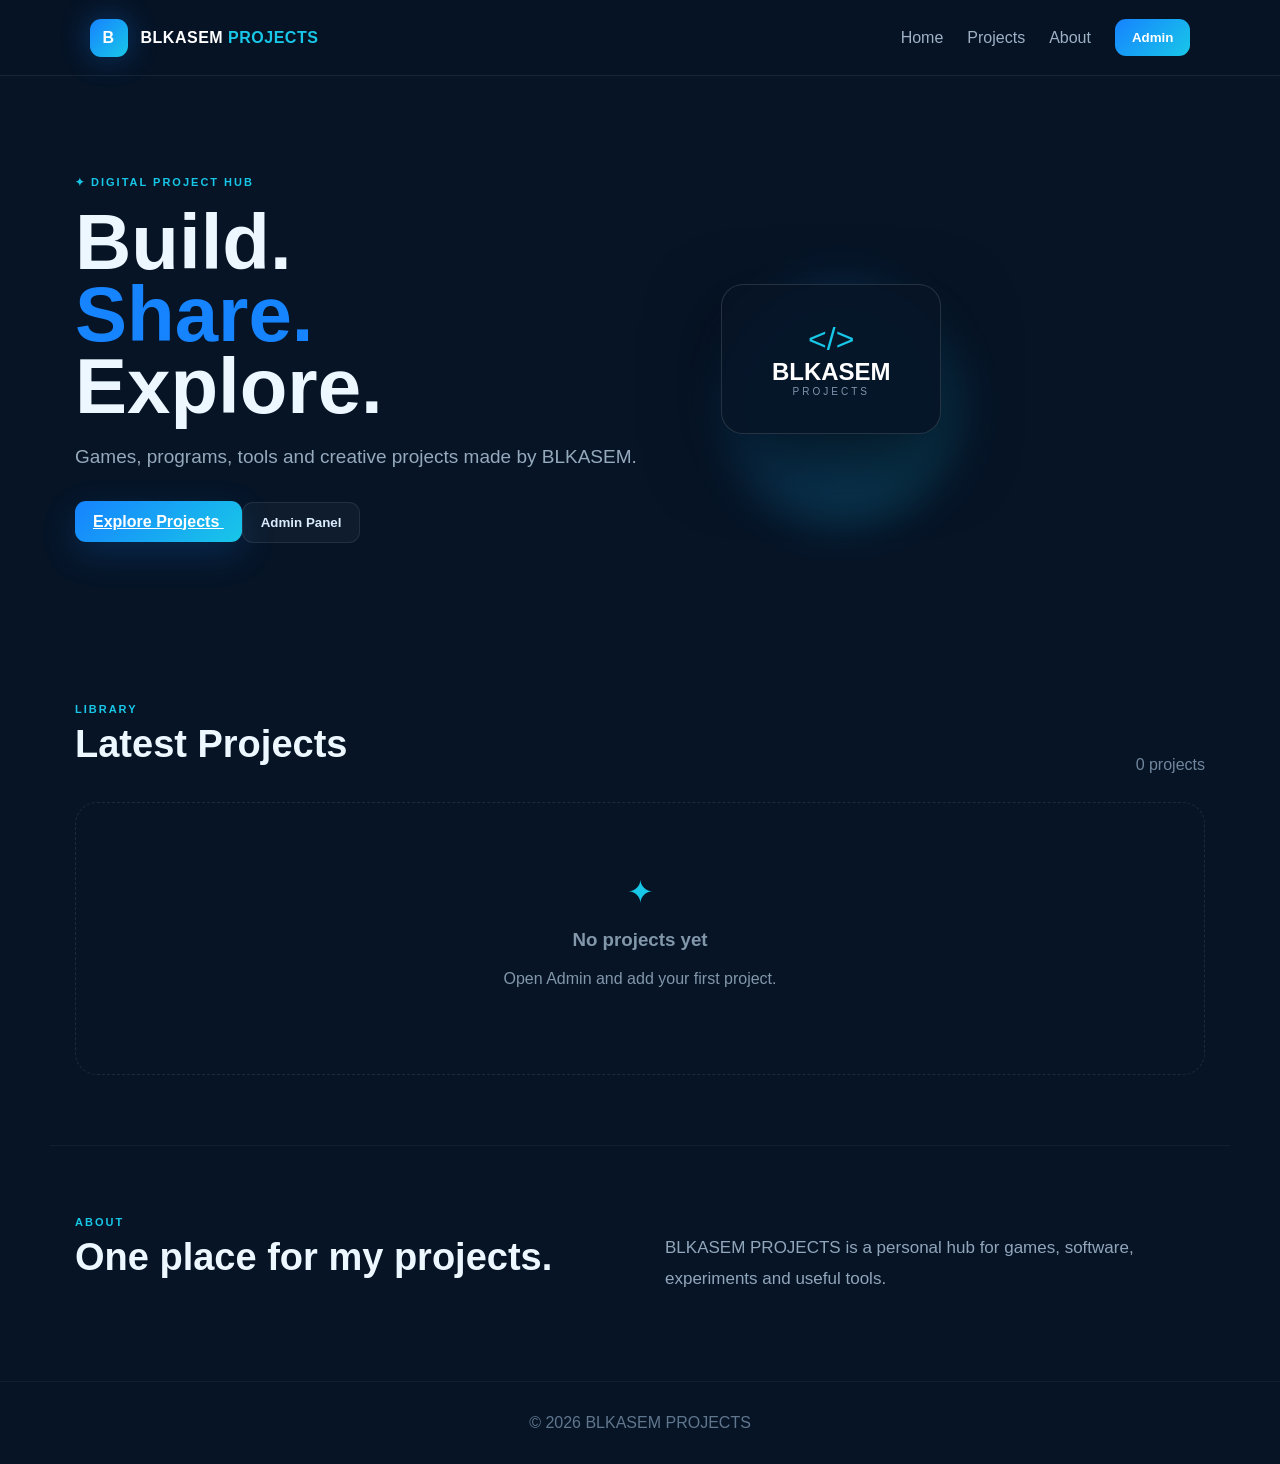
==== commit 97d62eb6: "web" ====
--- a/index.html
+++ b/index.html
@@ -1,392 +1,799 @@
-<!DOCTYPE html>
-<html lang="en">
-<head>
-    <meta charset="UTF-8">
-    <meta name="viewport" content="width=device-width, initial-scale=1.0">
-    <title>BLKASEM PROJECTS</title>
-    <link rel="stylesheet" href="style.css">
-</head>
-<body>
-
-<header class="navbar">
-    <div class="container nav-inner">
-        <a class="brand" href="#home">
-            <span class="brand-icon">B</span>
-            <span><strong>BLKASEM</strong><small>PROJECTS</small></span>
-        </a>
-        <nav class="nav-links">
-            <a href="#home">Home</a>
-            <a href="#projects">Projects</a>
-            <a href="#about">About</a>
-            <a href="#admin" class="nav-admin">Admin Login</a>
-        </nav>
-    </div>
-</header>
-
-<div id="flash-area" class="container flash-area"></div>
-
-<main>
-<section id="home" class="hero">
-    <div class="container hero-grid">
-        <div class="hero-content">
-            <div class="eyebrow"><span></span>PERSONAL PROJECT HUB</div>
-            <h1>Build.<span>Create.</span>Share.</h1>
-            <p>
-                Welcome to BLKASEM PROJECTS — a place for games,
-                programs, tools and creative projects.
-            </p>
-            <div class="hero-buttons">
-                <a class="btn primary" href="#projects">Explore Projects</a>
-                <a class="btn secondary" href="#admin">Admin Login</a>
-            </div>
-            <div class="creator">MADE BY <strong>BLKASEM</strong></div>
-        </div>
-
-        <div class="code-card">
-            <div class="window-top"><span></span><span></span><span></span></div>
-            <div class="code-body">
-                <div><span class="code-purple">class</span> <span class="code-blue">BLKASEM</span>:</div>
-                <div class="indent"><span class="code-purple">def</span> <span class="code-blue">create</span>():</div>
-                <div class="indent2"><span class="code-green">"Build something awesome."</span></div>
-                <div class="indent2"><span class="code-purple">return</span> <span class="code-orange">PROJECT</span></div>
-                <div class="code-cursor">_</div>
-            </div>
-        </div>
-    </div>
-</section>
-
-<section id="projects" class="section">
-    <div class="container">
-        <div class="section-heading">
-            <div>
-                <div class="eyebrow"><span></span>MY WORK</div>
-                <h2>Projects</h2>
-            </div>
-            <p>Download games, software and tools created by BLKASEM.</p>
-        </div>
-        <div id="project-grid" class="project-grid">
-            <div class="loading-state">Loading projects...</div>
-        </div>
-    </div>
-</section>
-
-<section id="about" class="section dark-section">
-    <div class="container">
-        <div class="section-heading">
-            <div>
-                <div class="eyebrow"><span></span>ABOUT</div>
-                <h2>Made by BLKASEM</h2>
-            </div>
-            <p>A personal space for sharing projects and learning through building.</p>
-        </div>
-        <div class="steps">
-            <div class="step"><div class="step-number">01</div><h3>Build</h3><p>Create a game, program or useful tool.</p></div>
-            <div class="step"><div class="step-number">02</div><h3>Upload</h3><p>Use the private admin panel to publish the real project file.</p></div>
-            <div class="step"><div class="step-number">03</div><h3>Share</h3><p>Visitors can open the website and download your projects.</p></div>
-        </div>
-    </div>
-</section>
-
-<section id="admin" class="admin-page">
-    <div class="container">
-        <div class="admin-box" id="login-box">
-            <div class="admin-icon">B</div>
-            <div class="eyebrow"><span></span>PRIVATE AREA</div>
-            <h1>Admin Login</h1>
-            <p>Only the administrator can upload or delete projects.</p>
-
-            <form id="login-form" class="form">
-                <label for="username">Username</label>
-                <input id="username" type="text" placeholder="Enter username" required>
-
-                <label for="password">Password</label>
-                <input id="password" type="password" placeholder="Enter password" required>
-
-                <button class="btn primary full" type="submit">Login</button>
-            </form>
-        </div>
-
-        <div class="dashboard" id="dashboard" hidden>
-            <div class="dashboard-header">
-                <div>
-                    <div class="eyebrow"><span></span>ADMIN PANEL</div>
-                    <h1>Project Dashboard</h1>
-                    <p>Upload and manage your BLKASEM PROJECTS.</p>
-                </div>
-                <button id="logout-btn" class="btn secondary">Logout</button>
-            </div>
-
-            <section class="dashboard-card">
-                <div class="card-heading">
-                    <h2>Upload New Project</h2>
-                    <span>MAX 500 MB</span>
-                </div>
-
-                <form id="upload-form" class="form" enctype="multipart/form-data">
-                    <div class="form-grid">
-                        <div>
-                            <label for="title">Project title</label>
-                            <input id="title" name="title" type="text" maxlength="120" placeholder="My Awesome Game" required>
-                        </div>
-                        <div>
-                            <label for="category">Category</label>
-                            <select id="category" name="category">
-                                <option>Game</option>
-                                <option>Software</option>
-                                <option>Tool</option>
-                                <option>Python</option>
-                                <option>Other</option>
-                            </select>
-                        </div>
-                    </div>
-
-                    <label for="description">Description</label>
-                    <textarea id="description" name="description" maxlength="1000" placeholder="Describe your project..." required></textarea>
-
-                    <label for="project_file">Project file</label>
-                    <input id="project_file" name="project_file" type="file"
-                           accept=".zip,.rar,.7z,.exe,.msi,.py,.apk,.pdf" required>
-                    <small class="hint">ZIP, RAR, 7Z, EXE, MSI, PY, APK or PDF</small>
-
-                    <label for="image_file">Project image <span class="optional">(optional)</span></label>
-                    <input id="image_file" name="image_file" type="file"
-                           accept=".png,.jpg,.jpeg,.webp,.gif">
-                    <small class="hint">PNG, JPG, JPEG, WEBP or GIF</small>
-
-                    <button class="btn primary" type="submit">Upload Project</button>
-                </form>
-            </section>
-
-            <section class="dashboard-card">
-                <div class="card-heading">
-                    <h2>Uploaded Projects</h2>
-                    <span id="admin-count">0 PROJECTS</span>
-                </div>
-                <div id="admin-projects" class="admin-projects"></div>
-            </section>
-        </div>
-    </div>
-</section>
-</main>
-
-<footer class="footer">
-    <div class="container footer-inner">
-        <div><strong>BLKASEM PROJECTS</strong><p>Games, programs and creative projects.</p></div>
-        <div class="footer-signature">MADE BY BLKASEM</div>
-    </div>
-</footer>
-
-<script>
-const API_BASE = "https://YOUR-BACKEND.onrender.com";
-
-const projectGrid = document.getElementById("project-grid");
-const flashArea = document.getElementById("flash-area");
-const loginBox = document.getElementById("login-box");
-const dashboard = document.getElementById("dashboard");
-
-function showMessage(message, type = "success") {
-    flashArea.innerHTML = `<div class="flash ${type}">${escapeHtml(message)}</div>`;
-    setTimeout(() => flashArea.innerHTML = "", 4500);
-}
-
-function escapeHtml(value) {
-    return String(value ?? "").replace(/[&<>"']/g, char => ({
-        "&": "&amp;", "<": "&lt;", ">": "&gt;",
-        '"': "&quot;", "'": "&#039;"
-    }[char]));
-}
-
-function assetUrl(path) {
-    return path ? API_BASE + path : "";
-}
-
-async function loadProjects() {
-    try {
-        const response = await fetch(`${API_BASE}/api/projects`);
-        if (!response.ok) throw new Error();
-        const projects = await response.json();
-
-        if (!projects.length) {
-            projectGrid.innerHTML = `
-                <div class="empty-state">
-                    <div class="empty-icon">+</div>
-                    <h3>No projects yet</h3>
-                    <p>Log in as admin and upload your first project.</p>
-                    <a class="btn primary" href="#admin">Open Admin</a>
-                </div>`;
-            return;
-        }
-
-        projectGrid.innerHTML = projects.map(project => `
-            <article class="project-card">
-                <div class="project-image">
-                    ${project.image
-                        ? `<img src="${assetUrl(project.image)}" alt="${escapeHtml(project.title)}">`
-                        : `<div class="image-placeholder"><span>BLKASEM</span><small>${escapeHtml(project.category)}</small></div>`
-                    }
-                    <span class="category">${escapeHtml(project.category)}</span>
-                </div>
-                <div class="project-body">
-                    <h3>${escapeHtml(project.title)}</h3>
-                    <p>${escapeHtml(project.description)}</p>
-                    <div class="project-meta">
-                        <span>Downloads: ${project.downloads}</span>
-                        <span>${escapeHtml(project.filename)}</span>
-                    </div>
-                    <a class="btn primary full"
-                       href="${assetUrl(project.download_url)}">
-                       Download Project
-                    </a>
-                </div>
-            </article>
-        `).join("");
-    } catch {
-        projectGrid.innerHTML = `
-            <div class="empty-state">
-                <h3>Backend is not connected yet</h3>
-                <p>Set your Render backend URL in index.html, then reload the page.</p>
-            </div>`;
-    }
-}
-
-async function checkSession() {
-    try {
-        const response = await fetch(`${API_BASE}/api/session`, {
-            credentials: "include"
-        });
-        const data = await response.json();
-        if (data.logged_in) showDashboard();
-    } catch {}
-}
-
-function showDashboard() {
-    loginBox.hidden = true;
-    dashboard.hidden = false;
-    loadAdminProjects();
-}
-
-document.getElementById("login-form").addEventListener("submit", async event => {
-    event.preventDefault();
-
-    const username = document.getElementById("username").value;
-    const password = document.getElementById("password").value;
-
-    try {
-        const response = await fetch(`${API_BASE}/api/login`, {
-            method: "POST",
-            credentials: "include",
-            headers: {"Content-Type": "application/json"},
-            body: JSON.stringify({username, password})
-        });
-
-        const data = await response.json();
-
-        if (!response.ok) {
-            showMessage(data.message || "Login failed.", "error");
-            return;
-        }
-
-        showMessage("Login successful.");
-        showDashboard();
-    } catch {
-        showMessage("Cannot connect to the backend.", "error");
-    }
-});
-
-document.getElementById("logout-btn").addEventListener("click", async () => {
-    await fetch(`${API_BASE}/api/logout`, {
-        method: "POST",
-        credentials: "include"
-    });
-
-    dashboard.hidden = true;
-    loginBox.hidden = false;
-    showMessage("Logged out.");
-});
-
-document.getElementById("upload-form").addEventListener("submit", async event => {
-    event.preventDefault();
-
-    const form = document.getElementById("upload-form");
-    const data = new FormData(form);
-
-    try {
-        const response = await fetch(`${API_BASE}/api/upload`, {
-            method: "POST",
-            credentials: "include",
-            body: data
-        });
-
-        const result = await response.json();
-
-        if (!response.ok) {
-            showMessage(result.message || "Upload failed.", "error");
-            return;
-        }
-
-        form.reset();
-        showMessage("Project uploaded successfully.");
-        await loadProjects();
-        await loadAdminProjects();
-    } catch {
-        showMessage("Upload failed. Check the backend connection.", "error");
-    }
-});
-
-async function loadAdminProjects() {
-    const box = document.getElementById("admin-projects");
-    const count = document.getElementById("admin-count");
-
-    try {
-        const response = await fetch(`${API_BASE}/api/projects`);
-        const projects = await response.json();
-
-        count.textContent = `${projects.length} PROJECTS`;
-
-        if (!projects.length) {
-            box.innerHTML = `<p class="muted">No projects uploaded yet.</p>`;
-            return;
-        }
-
-        box.innerHTML = projects.map(project => `
-            <div class="admin-project">
-                <div>
-                    <strong>${escapeHtml(project.title)}</strong>
-                    <span>${escapeHtml(project.category)} · ${project.downloads} downloads</span>
-                </div>
-                <button class="delete-btn" onclick="deleteProject(${project.id})">
-                    Delete
-                </button>
-            </div>
-        `).join("");
-    } catch {
-        box.innerHTML = `<p class="muted">Could not load admin projects.</p>`;
-    }
-}
-
-async function deleteProject(id) {
-    if (!confirm("Delete this project?")) return;
-
-    const response = await fetch(`${API_BASE}/api/delete/${id}`, {
-        method: "POST",
-        credentials: "include"
-    });
-
-    const result = await response.json();
-
-    if (!response.ok) {
-        showMessage(result.message || "Delete failed.", "error");
-        return;
-    }
-
-    showMessage("Project deleted.");
-    await loadProjects();
-    await loadAdminProjects();
-}
-
-loadProjects();
-checkSession();
-</script>
-
-</body>
-</html>
+<!DOCTYPE html>
+<html lang="en">
+<head>
+    <meta charset="UTF-8">
+    <meta name="viewport" content="width=device-width, initial-scale=1.0">
+
+    <title>BLKASEM PROJECTS</title>
+
+    <link rel="stylesheet" href="style.css">
+</head>
+
+<body>
+
+<header class="navbar">
+
+    <a href="#home" class="logo">
+        <span>B</span>
+        BLKASEM <strong>PROJECTS</strong>
+    </a>
+
+    <nav>
+        <a href="#home">Home</a>
+        <a href="#projects">Projects</a>
+        <a href="#about">About</a>
+
+        <button class="admin-button" onclick="openAdmin()">
+            Admin
+        </button>
+    </nav>
+
+</header>
+
+
+<main>
+
+<!-- ================= HOME ================= -->
+
+<section id="home" class="hero">
+
+    <div class="hero-content">
+
+        <div class="eyebrow">
+            ✦ DIGITAL PROJECT HUB
+        </div>
+
+        <h1>
+            Build.
+            <br>
+            <span>Share.</span>
+            <br>
+            Explore.
+        </h1>
+
+        <p>
+            Games, programs, tools and creative projects
+            made by BLKASEM.
+        </p>
+
+        <div class="hero-buttons">
+
+            <a href="#projects" class="button primary">
+                Explore Projects
+            </a>
+
+            <button class="button secondary" onclick="openAdmin()">
+                Admin Panel
+            </button>
+
+        </div>
+
+    </div>
+
+
+    <div class="hero-visual">
+
+        <div class="glow"></div>
+
+        <div class="project-logo">
+
+            <span>&lt;/&gt;</span>
+
+            <strong>BLKASEM</strong>
+
+            <small>PROJECTS</small>
+
+        </div>
+
+    </div>
+
+</section>
+
+
+<!-- ================= PROJECTS ================= -->
+
+<section id="projects" class="section">
+
+    <div class="section-header">
+
+        <div>
+
+            <div class="eyebrow">
+                LIBRARY
+            </div>
+
+            <h2>
+                Latest Projects
+            </h2>
+
+        </div>
+
+        <span id="projectCount">
+            0 projects
+        </span>
+
+    </div>
+
+
+    <div id="projectsGrid" class="projects-grid">
+
+    </div>
+
+</section>
+
+
+<!-- ================= ABOUT ================= -->
+
+<section id="about" class="about">
+
+    <div>
+
+        <div class="eyebrow">
+            ABOUT
+        </div>
+
+        <h2>
+            One place for my projects.
+        </h2>
+
+    </div>
+
+    <p>
+        BLKASEM PROJECTS is a personal hub for
+        games, software, experiments and useful tools.
+    </p>
+
+</section>
+
+</main>
+
+
+<!-- ================= ADMIN MODAL ================= -->
+
+<div id="adminModal" class="modal hidden">
+
+    <div class="modal-box">
+
+        <button
+            class="close-button"
+            onclick="closeAdmin()">
+            ×
+        </button>
+
+
+        <!-- LOGIN -->
+
+        <div id="loginPanel">
+
+            <div class="eyebrow">
+                PRIVATE AREA
+            </div>
+
+            <h2>
+                Admin Login
+            </h2>
+
+            <p class="muted">
+                Sign in to manage your projects.
+            </p>
+
+
+            <label>
+                Username
+            </label>
+
+            <input
+                id="adminUsername"
+                type="text"
+                placeholder="Username"
+            >
+
+
+            <label>
+                Password
+            </label>
+
+            <input
+                id="adminPassword"
+                type="password"
+                placeholder="Password"
+            >
+
+
+            <button
+                class="button primary full"
+                onclick="login()">
+                Login
+            </button>
+
+
+            <p id="loginError" class="error"></p>
+
+
+            <small class="hint">
+                Default login: admin / admin123
+            </small>
+
+        </div>
+
+
+        <!-- DASHBOARD -->
+
+        <div id="dashboardPanel" class="hidden">
+
+            <div class="dashboard-header">
+
+                <div>
+
+                    <div class="eyebrow">
+                        CONTROL CENTER
+                    </div>
+
+                    <h2>
+                        Admin Dashboard
+                    </h2>
+
+                </div>
+
+                <button
+                    class="button secondary"
+                    onclick="logout()">
+                    Logout
+                </button>
+
+            </div>
+
+
+            <label>
+                Project Name
+            </label>
+
+            <input
+                id="projectTitle"
+                type="text"
+                placeholder="My New Game"
+            >
+
+
+            <label>
+                Description
+            </label>
+
+            <textarea
+                id="projectDescription"
+                placeholder="Describe your project..."
+            ></textarea>
+
+
+            <label>
+                Category
+            </label>
+
+            <select id="projectCategory">
+
+                <option>
+                    Game
+                </option>
+
+                <option>
+                    Software
+                </option>
+
+                <option>
+                    Tool
+                </option>
+
+                <option>
+                    Other
+                </option>
+
+            </select>
+
+
+            <label>
+                Project File
+            </label>
+
+            <input
+                id="projectFile"
+                type="file"
+            >
+
+
+            <label>
+                Cover Image
+            </label>
+
+            <input
+                id="projectImage"
+                type="file"
+                accept="image/*"
+            >
+
+
+            <button
+                class="button primary full"
+                onclick="addProject()">
+
+                Add Project
+
+            </button>
+
+
+            <div
+                id="adminProjects"
+                class="admin-projects">
+            </div>
+
+
+            <p class="warning">
+
+                This static version stores projects
+                inside this browser only.
+
+                A real public upload system requires
+                a backend or storage service.
+
+            </p>
+
+        </div>
+
+    </div>
+
+</div>
+
+
+<footer>
+
+    © 2026 BLKASEM PROJECTS
+
+</footer>
+
+
+<script>
+
+const ADMIN_USERNAME = "admin";
+const ADMIN_PASSWORD = "admin123";
+
+const STORAGE_KEY = "blkasem_projects";
+
+let projects =
+    JSON.parse(
+        localStorage.getItem(STORAGE_KEY) || "[]"
+    );
+
+
+const $ = id =>
+    document.getElementById(id);
+
+
+/* ================= ADMIN ================= */
+
+function openAdmin() {
+
+    $("adminModal")
+        .classList
+        .remove("hidden");
+
+}
+
+
+function closeAdmin() {
+
+    $("adminModal")
+        .classList
+        .add("hidden");
+
+}
+
+
+function login() {
+
+    const username =
+        $("adminUsername").value;
+
+    const password =
+        $("adminPassword").value;
+
+
+    if (
+        username === ADMIN_USERNAME &&
+        password === ADMIN_PASSWORD
+    ) {
+
+        $("loginPanel")
+            .classList
+            .add("hidden");
+
+        $("dashboardPanel")
+            .classList
+            .remove("hidden");
+
+        $("loginError").textContent = "";
+
+        renderAdmin();
+
+    } else {
+
+        $("loginError").textContent =
+            "Wrong username or password.";
+
+    }
+
+}
+
+
+function logout() {
+
+    $("dashboardPanel")
+        .classList
+        .add("hidden");
+
+    $("loginPanel")
+        .classList
+        .remove("hidden");
+
+}
+
+
+/* ================= FILE READER ================= */
+
+function readFile(file) {
+
+    return new Promise(resolve => {
+
+        if (!file) {
+
+            resolve("");
+
+            return;
+
+        }
+
+
+        const reader =
+            new FileReader();
+
+
+        reader.onload = () => {
+
+            resolve(reader.result);
+
+        };
+
+
+        reader.readAsDataURL(file);
+
+    });
+
+}
+
+
+/* ================= ADD PROJECT ================= */
+
+async function addProject() {
+
+    const title =
+        $("projectTitle")
+        .value
+        .trim();
+
+
+    const description =
+        $("projectDescription")
+        .value
+        .trim();
+
+
+    const category =
+        $("projectCategory")
+        .value;
+
+
+    const file =
+        $("projectFile")
+        .files[0];
+
+
+    const image =
+        $("projectImage")
+        .files[0];
+
+
+    if (!title) {
+
+        alert(
+            "Please enter a project name."
+        );
+
+        return;
+
+    }
+
+
+    const project = {
+
+        title: title,
+
+        description: description,
+
+        category: category,
+
+        file:
+            await readFile(file),
+
+        fileName:
+            file ? file.name : "",
+
+        image:
+            await readFile(image)
+
+    };
+
+
+    projects.unshift(project);
+
+
+    saveProjects();
+
+
+    $("projectTitle").value = "";
+
+    $("projectDescription").value = "";
+
+    $("projectFile").value = "";
+
+    $("projectImage").value = "";
+
+
+    renderAdmin();
+
+
+    alert(
+        "Project added successfully!"
+    );
+
+}
+
+
+/* ================= DELETE ================= */
+
+function deleteProject(index) {
+
+    if (
+        confirm(
+            "Delete this project?"
+        )
+    ) {
+
+        projects.splice(index, 1);
+
+        saveProjects();
+
+        renderAdmin();
+
+    }
+
+}
+
+
+/* ================= SAVE ================= */
+
+function saveProjects() {
+
+    localStorage.setItem(
+        STORAGE_KEY,
+        JSON.stringify(projects)
+    );
+
+    renderProjects();
+
+}
+
+
+/* ================= PROJECTS ================= */
+
+function renderProjects() {
+
+    $("projectCount").textContent =
+        projects.length +
+        " project" +
+        (
+            projects.length === 1
+                ? ""
+                : "s"
+        );
+
+
+    if (!projects.length) {
+
+        $("projectsGrid").innerHTML = `
+
+            <div class="empty">
+
+                <div class="empty-icon">
+                    ✦
+                </div>
+
+                <h3>
+                    No projects yet
+                </h3>
+
+                <p>
+                    Open Admin and add your first project.
+                </p>
+
+            </div>
+
+        `;
+
+        return;
+
+    }
+
+
+    $("projectsGrid").innerHTML =
+        projects
+        .map((project) => {
+
+            return `
+
+            <article class="project-card">
+
+                <div class="project-image">
+
+                    ${
+                        project.image
+
+                        ?
+
+                        `<img
+                            src="${project.image}"
+                            alt="${escapeHTML(project.title)}"
+                        >`
+
+                        :
+
+                        `<div class="placeholder">
+                            ${escapeHTML(
+                                project.title
+                                .charAt(0)
+                                .toUpperCase()
+                            )}
+                        </div>`
+                    }
+
+                </div>
+
+
+                <div class="project-content">
+
+                    <span class="tag">
+
+                        ${escapeHTML(
+                            project.category
+                        )}
+
+                    </span>
+
+
+                    <h3>
+
+                        ${escapeHTML(
+                            project.title
+                        )}
+
+                    </h3>
+
+
+                    <p>
+
+                        ${escapeHTML(
+                            project.description
+                        )}
+
+                    </p>
+
+
+                    ${
+                        project.file
+
+                        ?
+
+                        `<a
+                            class="download"
+                            href="${project.file}"
+                            download="${escapeHTML(project.fileName)}">
+
+                            Download ↗
+
+                        </a>`
+
+                        :
+
+                        `<span class="no-file">
+                            No file
+                        </span>`
+                    }
+
+                </div>
+
+            </article>
+
+            `;
+
+        })
+        .join("");
+
+}
+
+
+/* ================= ADMIN LIST ================= */
+
+function renderAdmin() {
+
+    $("adminProjects").innerHTML =
+        projects
+        .map((project, index) => {
+
+            return `
+
+            <div class="admin-project">
+
+                <div>
+
+                    <strong>
+                        ${escapeHTML(
+                            project.title
+                        )}
+                    </strong>
+
+                    <small>
+                        ${escapeHTML(
+                            project.category
+                        )}
+                    </small>
+
+                </div>
+
+
+                <button
+                    class="delete-button"
+                    onclick="deleteProject(${index})">
+
+                    Delete
+
+                </button>
+
+            </div>
+
+            `;
+
+        })
+        .join("");
+
+}
+
+
+/* ================= SECURITY DISPLAY ================= */
+
+function escapeHTML(value) {
+
+    return String(value)
+        .replaceAll("&", "&amp;")
+        .replaceAll("<", "&lt;")
+        .replaceAll(">", "&gt;")
+        .replaceAll('"', "&quot;")
+        .replaceAll("'", "&#039;");
+
+}
+
+
+/* ================= START ================= */
+
+renderProjects();
+
+</script>
+
+</body>
+</html>
--- a/style.css
+++ b/style.css
@@ -1,952 +1,724 @@
-:root {
-    --bg: #050914;
-    --bg-soft: #08101f;
-    --card: rgba(13, 24, 43, 0.78);
-    --border: rgba(255, 255, 255, 0.09);
-    --text: #f4f7ff;
-    --muted: #9ca9bd;
-    --blue: #1683ff;
-    --cyan: #18c7e8;
-    --green: #38e58c;
-    --danger: #ff5577;
-    --shadow: 0 25px 70px rgba(0, 0, 0, 0.35);
-}
-
-* {
-    box-sizing: border-box;
-    margin: 0;
-    padding: 0;
-}
-
-html {
-    scroll-behavior: smooth;
-}
-
-body {
-    min-height: 100vh;
-    font-family:
-        Inter,
-        ui-sans-serif,
-        system-ui,
-        -apple-system,
-        BlinkMacSystemFont,
-        "Segoe UI",
-        sans-serif;
-    color: var(--text);
-    background:
-        radial-gradient(
-            circle at 10% 0%,
-            rgba(22, 131, 255, 0.16),
-            transparent 32%
-        ),
-        radial-gradient(
-            circle at 90% 10%,
-            rgba(24, 199, 232, 0.12),
-            transparent 30%
-        ),
-        var(--bg);
-}
-
-a {
-    color: inherit;
-    text-decoration: none;
-}
-
-button,
-input,
-textarea,
-select {
-    font: inherit;
-}
-
-.container {
-    width: min(1180px, calc(100% - 40px));
-    margin: 0 auto;
-}
-
-
-/* ============================================================
-   NAVBAR
-   ============================================================ */
-
-.navbar {
-    position: sticky;
-    top: 0;
-    z-index: 50;
-    border-bottom: 1px solid var(--border);
-    background: rgba(5, 9, 20, 0.82);
-    backdrop-filter: blur(18px);
-}
-
-.nav-inner {
-    min-height: 78px;
-    display: flex;
-    align-items: center;
-    justify-content: space-between;
-    gap: 30px;
-}
-
-.brand {
-    display: flex;
-    align-items: center;
-    gap: 12px;
-}
-
-.brand-icon {
-    width: 42px;
-    height: 42px;
-    display: grid;
-    place-items: center;
-    border-radius: 13px;
-    font-weight: 900;
-    font-size: 21px;
-    background: linear-gradient(
-        135deg,
-        var(--blue),
-        var(--cyan)
-    );
-    box-shadow:
-        0 0 28px rgba(22, 131, 255, 0.4);
-}
-
-.brand strong,
-.brand small {
-    display: block;
-}
-
-.brand strong {
-    letter-spacing: 1px;
-}
-
-.brand small {
-    margin-top: 2px;
-    color: var(--muted);
-    font-size: 9px;
-    letter-spacing: 3px;
-}
-
-.nav-links {
-    display: flex;
-    align-items: center;
-    gap: 24px;
-}
-
-.nav-links a {
-    color: var(--muted);
-    font-size: 14px;
-    transition: 0.2s ease;
-}
-
-.nav-links a:hover {
-    color: white;
-}
-
-.nav-links .nav-admin {
-    color: #dff8ff;
-}
-
-
-/* ============================================================
-   BUTTONS
-   ============================================================ */
-
-.btn {
-    min-height: 46px;
-    display: inline-flex;
-    align-items: center;
-    justify-content: center;
-    padding: 0 20px;
-    border: 0;
-    border-radius: 13px;
-    cursor: pointer;
-    font-weight: 800;
-    font-size: 14px;
-    transition:
-        transform 0.2s ease,
-        box-shadow 0.2s ease,
-        opacity 0.2s ease;
-}
-
-.btn:hover {
-    transform: translateY(-2px);
-}
-
-.btn.primary {
-    color: white;
-    background: linear-gradient(
-        135deg,
-        var(--blue),
-        #16a6ff
-    );
-    box-shadow:
-        0 12px 30px rgba(22, 131, 255, 0.25);
-}
-
-.btn.secondary {
-    border: 1px solid var(--border);
-    background: rgba(255, 255, 255, 0.04);
-    color: white;
-}
-
-.btn.full {
-    width: 100%;
-}
-
-
-/* ============================================================
-   HERO
-   ============================================================ */
-
-.hero {
-    position: relative;
-    overflow: hidden;
-    padding: 105px 0 100px;
-}
-
-.hero::before {
-    content: "";
-    position: absolute;
-    width: 520px;
-    height: 520px;
-    right: -180px;
-    top: -180px;
-    border-radius: 50%;
-    background: rgba(22, 131, 255, 0.13);
-    filter: blur(80px);
-    pointer-events: none;
-}
-
-.hero-grid {
-    display: grid;
-    grid-template-columns: 1.05fr 0.95fr;
-    align-items: center;
-    gap: 70px;
-}
-
-.eyebrow {
-    display: inline-flex;
-    align-items: center;
-    gap: 9px;
-    margin-bottom: 17px;
-    color: #7ddfff;
-    font-size: 11px;
-    font-weight: 900;
-    letter-spacing: 2.5px;
-}
-
-.eyebrow span {
-    width: 25px;
-    height: 2px;
-    background: linear-gradient(
-        90deg,
-        var(--blue),
-        var(--cyan)
-    );
-}
-
-.hero h1 {
-    max-width: 680px;
-    font-size: clamp(52px, 8vw, 94px);
-    line-height: 0.92;
-    letter-spacing: -5px;
-}
-
-.hero h1 span {
-    display: block;
-    background: linear-gradient(
-        90deg,
-        #ffffff,
-        #56dfff,
-        #1683ff
-    );
-    -webkit-background-clip: text;
-    background-clip: text;
-    color: transparent;
-}
-
-.hero p {
-    max-width: 570px;
-    margin-top: 28px;
-    color: var(--muted);
-    line-height: 1.8;
-    font-size: 17px;
-}
-
-.hero-buttons {
-    display: flex;
-    gap: 12px;
-    margin-top: 32px;
-}
-
-.creator {
-    margin-top: 30px;
-    color: #7e8ba1;
-    font-size: 11px;
-    letter-spacing: 3px;
-}
-
-.creator strong {
-    color: #69e7ff;
-    text-shadow: 0 0 15px rgba(24, 199, 232, 0.55);
-}
-
-
-/* ============================================================
-   CODE CARD
-   ============================================================ */
-
-.code-card {
-    min-height: 390px;
-    overflow: hidden;
-    border: 1px solid var(--border);
-    border-radius: 24px;
-    background:
-        linear-gradient(
-            145deg,
-            rgba(21, 35, 61, 0.9),
-            rgba(7, 14, 27, 0.96)
-        );
-    box-shadow: var(--shadow);
-    transform: rotate(1.2deg);
-}
-
-.window-top {
-    height: 50px;
-    display: flex;
-    align-items: center;
-    gap: 7px;
-    padding: 0 18px;
-    border-bottom: 1px solid var(--border);
-}
-
-.window-top span {
-    width: 10px;
-    height: 10px;
-    border-radius: 50%;
-    background: #596579;
-}
-
-.code-body {
-    padding: 38px;
-    color: #c8d3e6;
-    font-family: Consolas, monospace;
-    font-size: 15px;
-    line-height: 2.3;
-}
-
-.indent {
-    padding-left: 25px;
-}
-
-.indent2 {
-    padding-left: 50px;
-}
-
-.code-purple {
-    color: #c58cff;
-}
-
-.code-blue {
-    color: #64c7ff;
-}
-
-.code-green {
-    color: #72e8a7;
-}
-
-.code-orange {
-    color: #ffb66c;
-}
-
-.code-cursor {
-    color: #5ce4ff;
-    animation: blink 1s infinite;
-}
-
-@keyframes blink {
-    50% {
-        opacity: 0;
-    }
-}
-
-
-/* ============================================================
-   SECTIONS
-   ============================================================ */
-
-.section {
-    padding: 95px 0;
-}
-
-.dark-section {
-    border-top: 1px solid var(--border);
-    border-bottom: 1px solid var(--border);
-    background: rgba(255, 255, 255, 0.015);
-}
-
-.section-heading {
-    display: flex;
-    align-items: end;
-    justify-content: space-between;
-    gap: 30px;
-    margin-bottom: 38px;
-}
-
-.section-heading h2 {
-    font-size: clamp(34px, 5vw, 56px);
-    letter-spacing: -2px;
-}
-
-.section-heading > p {
-    max-width: 420px;
-    color: var(--muted);
-    line-height: 1.7;
-}
-
-
-/* ============================================================
-   PROJECT CARDS
-   ============================================================ */
-
-.project-grid {
-    display: grid;
-    grid-template-columns: repeat(3, 1fr);
-    gap: 20px;
-}
-
-.project-card {
-    overflow: hidden;
-    border: 1px solid var(--border);
-    border-radius: 22px;
-    background: var(--card);
-    box-shadow: 0 15px 45px rgba(0, 0, 0, 0.2);
-    transition:
-        transform 0.25s ease,
-        border-color 0.25s ease;
-}
-
-.project-card:hover {
-    transform: translateY(-7px);
-    border-color: rgba(24, 199, 232, 0.35);
-}
-
-.project-image {
-    position: relative;
-    height: 205px;
-    overflow: hidden;
-    background: #0c1628;
-}
-
-.project-image img {
-    width: 100%;
-    height: 100%;
-    object-fit: cover;
-}
-
-.image-placeholder {
-    width: 100%;
-    height: 100%;
-    display: flex;
-    flex-direction: column;
-    align-items: center;
-    justify-content: center;
-    background:
-        radial-gradient(
-            circle,
-            rgba(22, 131, 255, 0.3),
-            transparent 55%
-        ),
-        linear-gradient(
-            135deg,
-            #0c1c36,
-            #08101f
-        );
-}
-
-.image-placeholder span {
-    font-size: 26px;
-    font-weight: 900;
-    letter-spacing: 3px;
-}
-
-.image-placeholder small {
-    margin-top: 8px;
-    color: var(--cyan);
-    letter-spacing: 2px;
-}
-
-.category {
-    position: absolute;
-    top: 14px;
-    left: 14px;
-    padding: 7px 10px;
-    border: 1px solid rgba(255, 255, 255, 0.12);
-    border-radius: 999px;
-    background: rgba(3, 8, 18, 0.72);
-    backdrop-filter: blur(10px);
-    color: #dff9ff;
-    font-size: 10px;
-    font-weight: 900;
-    letter-spacing: 1px;
-}
-
-.project-body {
-    padding: 23px;
-}
-
-.project-body h3 {
-    font-size: 22px;
-}
-
-.project-body p {
-    min-height: 72px;
-    margin-top: 10px;
-    color: var(--muted);
-    line-height: 1.65;
-}
-
-.project-meta {
-    display: flex;
-    flex-direction: column;
-    gap: 6px;
-    margin: 18px 0;
-    color: #728097;
-    font-size: 11px;
-}
-
-
-/* ============================================================
-   EMPTY STATE
-   ============================================================ */
-
-.empty-state {
-    padding: 65px 25px;
-    text-align: center;
-    border: 1px dashed rgba(255, 255, 255, 0.13);
-    border-radius: 22px;
-    background: rgba(255, 255, 255, 0.02);
-}
-
-.empty-icon {
-    width: 55px;
-    height: 55px;
-    display: grid;
-    place-items: center;
-    margin: 0 auto 17px;
-    border-radius: 16px;
-    background: rgba(22, 131, 255, 0.13);
-    color: #66caff;
-    font-size: 28px;
-}
-
-.empty-state p {
-    margin: 10px auto 22px;
-    max-width: 500px;
-    color: var(--muted);
-}
-
-
-/* ============================================================
-   STEPS
-   ============================================================ */
-
-.steps {
-    display: grid;
-    grid-template-columns: repeat(3, 1fr);
-    gap: 20px;
-}
-
-.step {
-    padding: 30px;
-    border: 1px solid var(--border);
-    border-radius: 20px;
-    background: rgba(255, 255, 255, 0.025);
-}
-
-.step-number {
-    color: #54d9ff;
-    font-family: Consolas, monospace;
-    font-size: 14px;
-    font-weight: 900;
-}
-
-.step h3 {
-    margin-top: 20px;
-    font-size: 22px;
-}
-
-.step p {
-    margin-top: 10px;
-    color: var(--muted);
-    line-height: 1.7;
-}
-
-
-/* ============================================================
-   ADMIN
-   ============================================================ */
-
-.admin-page {
-    min-height: calc(100vh - 158px);
-    padding: 80px 0;
-}
-
-.admin-box {
-    width: min(470px, 100%);
-    margin: 0 auto;
-    padding: 40px;
-    border: 1px solid var(--border);
-    border-radius: 24px;
-    background: var(--card);
-    box-shadow: var(--shadow);
-}
-
-.admin-icon {
-    width: 58px;
-    height: 58px;
-    display: grid;
-    place-items: center;
-    margin-bottom: 25px;
-    border-radius: 17px;
-    background: linear-gradient(
-        135deg,
-        var(--blue),
-        var(--cyan)
-    );
-    font-size: 26px;
-    font-weight: 900;
-    box-shadow:
-        0 0 35px rgba(22, 131, 255, 0.3);
-}
-
-.admin-box h1,
-.dashboard-header h1 {
-    font-size: 42px;
-    letter-spacing: -2px;
-}
-
-.admin-box > p,
-.dashboard-header p {
-    margin-top: 10px;
-    color: var(--muted);
-    line-height: 1.7;
-}
-
-.form {
-    display: flex;
-    flex-direction: column;
-    gap: 11px;
-    margin-top: 28px;
-}
-
-.form label {
-    margin-top: 5px;
-    color: #dbe4f2;
-    font-size: 13px;
-    font-weight: 700;
-}
-
-.form input,
-.form textarea,
-.form select {
-    width: 100%;
-    border: 1px solid var(--border);
-    border-radius: 12px;
-    outline: none;
-    background: rgba(2, 7, 17, 0.7);
-    color: white;
-    padding: 13px 14px;
-    transition: 0.2s ease;
-}
-
-.form input:focus,
-.form textarea:focus,
-.form select:focus {
-    border-color: rgba(24, 199, 232, 0.6);
-    box-shadow: 0 0 0 3px rgba(24, 199, 232, 0.08);
-}
-
-.form textarea {
-    min-height: 130px;
-    resize: vertical;
-}
-
-.form input[type="file"] {
-    padding: 11px;
-}
-
-.form input[type="file"]::file-selector-button {
-    margin-right: 10px;
-    padding: 8px 12px;
-    border: 0;
-    border-radius: 9px;
-    background: #16263e;
-    color: white;
-    cursor: pointer;
-}
-
-.back-link {
-    display: block;
-    margin-top: 25px;
-    color: #70dfff;
-    text-align: center;
-    font-size: 13px;
-}
-
-.optional {
-    color: #708097;
-    font-weight: 400;
-}
-
-.hint {
-    margin-top: -5px;
-    color: #708097;
-    font-size: 11px;
-}
-
-
-/* ============================================================
-   DASHBOARD
-   ============================================================ */
-
-.dashboard-header {
-    display: flex;
-    align-items: end;
-    justify-content: space-between;
-    gap: 25px;
-    margin-bottom: 30px;
-}
-
-.dashboard-card {
-    margin-top: 22px;
-    padding: 30px;
-    border: 1px solid var(--border);
-    border-radius: 22px;
-    background: var(--card);
-    box-shadow: 0 15px 45px rgba(0, 0, 0, 0.18);
-}
-
-.card-heading {
-    display: flex;
-    align-items: center;
-    justify-content: space-between;
-    gap: 15px;
-    padding-bottom: 18px;
-    border-bottom: 1px solid var(--border);
-}
-
-.card-heading h2 {
-    font-size: 22px;
-}
-
-.card-heading span {
-    color: #69dfff;
-    font-size: 10px;
-    font-weight: 900;
-    letter-spacing: 1.5px;
-}
-
-.form-grid {
-    display: grid;
-    grid-template-columns: 1fr 1fr;
-    gap: 18px;
-}
-
-.admin-projects {
-    margin-top: 20px;
-}
-
-.admin-project {
-    display: flex;
-    align-items: center;
-    justify-content: space-between;
-    gap: 20px;
-    padding: 18px 0;
-    border-bottom: 1px solid var(--border);
-}
-
-.admin-project:last-child {
-    border-bottom: 0;
-}
-
-.admin-project strong {
-    display: block;
-}
-
-.admin-project span {
-    display: block;
-    margin-top: 5px;
-    color: var(--muted);
-    font-size: 12px;
-}
-
-.delete-btn {
-    padding: 9px 13px;
-    border: 1px solid rgba(255, 85, 119, 0.2);
-    border-radius: 10px;
-    background: rgba(255, 85, 119, 0.08);
-    color: #ff7f9a;
-    cursor: pointer;
-}
-
-.muted {
-    margin-top: 20px;
-    color: var(--muted);
-}
-
-
-/* ============================================================
-   FLASH MESSAGES
-   ============================================================ */
-
-.flash-area {
-    padding-top: 18px;
-}
-
-.flash {
-    padding: 13px 16px;
-    border: 1px solid var(--border);
-    border-radius: 12px;
-    margin-bottom: 10px;
-    font-size: 13px;
-}
-
-.flash.success {
-    background: rgba(56, 229, 140, 0.08);
-    border-color: rgba(56, 229, 140, 0.25);
-    color: #88f2b7;
-}
-
-.flash.error {
-    background: rgba(255, 85, 119, 0.08);
-    border-color: rgba(255, 85, 119, 0.25);
-    color: #ff91a8;
-}
-
-
-/* ============================================================
-   FOOTER
-   ============================================================ */
-
-.footer {
-    padding: 35px 0;
-    border-top: 1px solid var(--border);
-}
-
-.footer-inner {
-    display: flex;
-    align-items: center;
-    justify-content: space-between;
-    gap: 20px;
-}
-
-.footer strong {
-    letter-spacing: 1px;
-}
-
-.footer p {
-    margin-top: 6px;
-    color: var(--muted);
-    font-size: 12px;
-}
-
-.footer-signature {
-    color: #68dfff;
-    font-size: 11px;
-    font-weight: 900;
-    letter-spacing: 3px;
-    text-shadow:
-        0 0 14px rgba(24, 199, 232, 0.5);
-}
-
-
-/* ============================================================
-   RESPONSIVE
-   ============================================================ */
-
-@media (max-width: 900px) {
-    .hero-grid {
-        grid-template-columns: 1fr;
-    }
-
-    .project-grid {
-        grid-template-columns: 1fr 1fr;
-    }
-
-    .steps {
-        grid-template-columns: 1fr;
-    }
-
-    .code-card {
-        transform: none;
-    }
-}
-
-@media (max-width: 700px) {
-    .container {
-        width: min(100% - 28px, 1180px);
-    }
-
-    .nav-inner {
-        min-height: 70px;
-    }
-
-    .nav-links {
-        gap: 10px;
-    }
-
-    .nav-links a:nth-child(2) {
-        display: none;
-    }
-
-    .hero {
-        padding: 70px 0;
-    }
-
-    .hero h1 {
-        font-size: 58px;
-        letter-spacing: -3px;
-    }
-
-    .hero-buttons {
-        flex-direction: column;
-    }
-
-    .section {
-        padding: 70px 0;
-    }
-
-    .section-heading {
-        display: block;
-    }
-
-    .section-heading > p {
-        margin-top: 12px;
-    }
-
-    .project-grid {
-        grid-template-columns: 1fr;
-    }
-
-    .form-grid {
-        grid-template-columns: 1fr;
-    }
-
-    .dashboard-header {
-        align-items: flex-start;
-        flex-direction: column;
-    }
-
-    .dashboard-card {
-        padding: 20px;
-    }
-
-    .admin-box {
-        padding: 25px;
-    }
-
-    .footer-inner {
-        align-items: flex-start;
-        flex-direction: column;
-    }
-}
+* {
+    box-sizing: border-box;
+}
+
+html {
+    scroll-behavior: smooth;
+}
+
+body {
+    margin: 0;
+    background: #061426;
+    color: #edf7ff;
+    font-family: Arial, "Segoe UI", sans-serif;
+}
+
+
+/* ================= NAVBAR ================= */
+
+.navbar {
+    height: 76px;
+    padding: 0 7%;
+
+    display: flex;
+    align-items: center;
+    justify-content: space-between;
+
+    position: sticky;
+    top: 0;
+    z-index: 20;
+
+    background: #071426ee;
+    backdrop-filter: blur(15px);
+
+    border-bottom: 1px solid #ffffff12;
+}
+
+
+.logo {
+    color: white;
+    text-decoration: none;
+    font-weight: 900;
+    letter-spacing: .5px;
+}
+
+
+.logo span {
+    display: inline-grid;
+    place-items: center;
+
+    width: 38px;
+    height: 38px;
+
+    margin-right: 8px;
+
+    border-radius: 11px;
+
+    background:
+        linear-gradient(
+            135deg,
+            #1683ff,
+            #18c7e8
+        );
+
+    box-shadow:
+        0 0 30px #1683ff55;
+}
+
+
+.logo strong {
+    color: #18c7e8;
+}
+
+
+nav {
+    display: flex;
+    align-items: center;
+    gap: 24px;
+}
+
+
+nav a {
+    color: #9eb1c5;
+    text-decoration: none;
+}
+
+
+nav a:hover {
+    color: white;
+}
+
+
+nav button {
+    border: 0;
+    border-radius: 11px;
+
+    padding: 11px 17px;
+
+    color: white;
+    font-weight: 800;
+
+    cursor: pointer;
+
+    background:
+        linear-gradient(
+            135deg,
+            #1683ff,
+            #18c7e8
+        );
+}
+
+
+/* ================= HERO ================= */
+
+.hero {
+    max-width: 1180px;
+    margin: auto;
+
+    padding: 100px 25px 90px;
+
+    display: grid;
+    grid-template-columns: 1.1fr .9fr;
+
+    gap: 55px;
+
+    align-items: center;
+}
+
+
+.eyebrow {
+    color: #18c7e8;
+
+    font-size: 11px;
+
+    font-weight: 900;
+
+    letter-spacing: 2px;
+}
+
+
+.hero h1 {
+    margin: 18px 0;
+
+    font-size: 78px;
+
+    line-height: .92;
+}
+
+
+.hero h1 span {
+    color: #1683ff;
+}
+
+
+.hero p {
+    max-width: 570px;
+
+    color: #96aabd;
+
+    font-size: 19px;
+
+    line-height: 1.7;
+}
+
+
+.hero-buttons {
+    margin-top: 28px;
+}
+
+
+.button {
+    border: 0;
+
+    border-radius: 11px;
+
+    padding: 12px 18px;
+
+    font-weight: 800;
+
+    cursor: pointer;
+}
+
+
+.primary {
+    color: white;
+
+    background:
+        linear-gradient(
+            135deg,
+            #1683ff,
+            #18c7e8
+        );
+
+    box-shadow:
+        0 12px 35px #1683ff30;
+}
+
+
+.secondary {
+    color: #dcecff;
+
+    background: #ffffff09;
+
+    border: 1px solid #ffffff16;
+}
+
+
+.hero-card {
+    height: 370px;
+
+    display: grid;
+    place-items: center;
+
+    position: relative;
+
+    overflow: hidden;
+
+    border-radius: 30px;
+
+    border: 1px solid #ffffff12;
+
+    background:
+        radial-gradient(
+            circle,
+            #1683ff30,
+            transparent 55%
+        ),
+        #091b31;
+}
+
+
+.glow {
+    width: 240px;
+    height: 240px;
+
+    position: absolute;
+
+    border-radius: 50%;
+
+    background:
+        linear-gradient(
+            135deg,
+            #1683ff,
+            #18c7e8
+        );
+
+    opacity: .2;
+
+    filter: blur(20px);
+}
+
+
+.project-logo {
+    width: 220px;
+    height: 150px;
+
+    position: relative;
+
+    display: flex;
+    flex-direction: column;
+
+    align-items: center;
+    justify-content: center;
+
+    border-radius: 22px;
+
+    background: #071426e8;
+
+    border: 1px solid #ffffff20;
+
+    box-shadow:
+        0 25px 70px #0008;
+}
+
+
+.project-logo span {
+    color: #18c7e8;
+
+    font-size: 32px;
+}
+
+
+.project-logo strong {
+    color: white;
+
+    font-size: 24px;
+}
+
+
+.project-logo small {
+    color: #7f95ad;
+
+    font-size: 10px;
+
+    letter-spacing: 3px;
+}
+
+
+/* ================= SECTIONS ================= */
+
+.section,
+.about {
+    max-width: 1180px;
+
+    margin: auto;
+
+    padding: 70px 25px;
+}
+
+
+.section-header {
+    display: flex;
+
+    justify-content: space-between;
+
+    align-items: end;
+
+    margin-bottom: 28px;
+}
+
+
+.section h2,
+.about h2,
+.modal-box h2 {
+    margin: 8px 0;
+
+    font-size: 38px;
+}
+
+
+#projectCount {
+    color: #71869d;
+}
+
+
+/* ================= PROJECT GRID ================= */
+
+.projects-grid {
+    display: grid;
+
+    grid-template-columns:
+        repeat(3, 1fr);
+
+    gap: 20px;
+}
+
+
+.project-card {
+    overflow: hidden;
+
+    background: #091b31;
+
+    border: 1px solid #ffffff0e;
+
+    border-radius: 22px;
+
+    transition: .25s;
+}
+
+
+.project-card:hover {
+    transform: translateY(-5px);
+
+    border-color: #1683ff55;
+}
+
+
+.project-image {
+    height: 180px;
+
+    background: #0d243d;
+}
+
+
+.project-image img {
+    width: 100%;
+    height: 100%;
+
+    object-fit: cover;
+}
+
+
+.placeholder {
+    height: 100%;
+
+    display: grid;
+
+    place-items: center;
+
+    font-size: 65px;
+
+    color: #18c7e8;
+
+    background:
+        linear-gradient(
+            135deg,
+            #0c2847,
+            #061426
+        );
+}
+
+
+.project-content {
+    padding: 20px;
+}
+
+
+.tag {
+    color: #18c7e8;
+
+    font-size: 11px;
+
+    font-weight: 900;
+
+    letter-spacing: 2px;
+}
+
+
+.project-content h3 {
+    margin: 10px 0;
+
+    font-size: 22px;
+}
+
+
+.project-content p {
+    min-height: 48px;
+
+    color: #91a6bb;
+
+    line-height: 1.6;
+}
+
+
+.download {
+    display: inline-block;
+
+    padding: 10px 14px;
+
+    border-radius: 10px;
+
+    color: white;
+
+    text-decoration: none;
+
+    font-weight: 800;
+
+    background: #1683ff;
+}
+
+
+.no-file {
+    color: #667c91;
+}
+
+
+.empty {
+    grid-column: 1 / -1;
+
+    padding: 70px;
+
+    text-align: center;
+
+    color: #8297aa;
+
+    border: 1px dashed #ffffff18;
+
+    border-radius: 22px;
+}
+
+
+.empty-icon {
+    color: #18c7e8;
+
+    font-size: 32px;
+}
+
+
+/* ================= ABOUT ================= */
+
+.about {
+    display: grid;
+
+    grid-template-columns: 1fr 1fr;
+
+    gap: 50px;
+
+    border-top: 1px solid #ffffff0c;
+}
+
+
+.about p {
+    color: #91a6bb;
+
+    font-size: 17px;
+
+    line-height: 1.8;
+}
+
+
+/* ================= MODAL ================= */
+
+.modal {
+    position: fixed;
+
+    inset: 0;
+
+    z-index: 100;
+
+    display: grid;
+
+    place-items: center;
+
+    padding: 20px;
+
+    background: #000a;
+
+    backdrop-filter: blur(10px);
+}
+
+
+.hidden {
+    display: none !important;
+}
+
+
+.modal-box {
+    width: min(600px, 100%);
+
+    max-height: 90vh;
+
+    overflow-y: auto;
+
+    padding: 30px;
+
+    border-radius: 24px;
+
+    background: #08192d;
+
+    border: 1px solid #ffffff18;
+
+    box-shadow:
+        0 30px 100px #000;
+}
+
+
+.close-button {
+    float: right;
+
+    border: 0;
+
+    background: transparent;
+
+    color: #9db0c2;
+
+    font-size: 30px;
+
+    cursor: pointer;
+}
+
+
+.modal-box label {
+    display: block;
+
+    margin-top: 15px;
+
+    margin-bottom: 6px;
+
+    color: #8fa5b9;
+
+    font-size: 13px;
+}
+
+
+.modal-box input,
+.modal-box textarea,
+.modal-box select {
+    width: 100%;
+
+    padding: 13px;
+
+    margin-bottom: 8px;
+
+    border-radius: 10px;
+
+    border: 1px solid #ffffff16;
+
+    outline: none;
+
+    background: #061426;
+
+    color: white;
+}
+
+
+.modal-box textarea {
+    min-height: 100px;
+
+    resize: vertical;
+}
+
+
+.full {
+    width: 100%;
+
+    margin-top: 10px;
+}
+
+
+.error {
+    color: #ff7582;
+
+    min-height: 18px;
+}
+
+
+.muted,
+.hint,
+.warning {
+    color: #71869c;
+
+    line-height: 1.5;
+}
+
+
+.dashboard-header {
+    display: flex;
+
+    align-items: center;
+
+    justify-content: space-between;
+}
+
+
+.admin-projects {
+    margin-top: 25px;
+}
+
+
+.admin-project {
+    display: flex;
+
+    align-items: center;
+
+    justify-content: space-between;
+
+    padding: 14px 0;
+
+    border-top: 1px solid #ffffff0d;
+}
+
+
+.admin-project small {
+    display: block;
+
+    margin-top: 4px;
+
+    color: #71869c;
+}
+
+
+.delete-button {
+    padding: 8px 12px;
+
+    border: 0;
+
+    border-radius: 9px;
+
+    color: #ff9aa4;
+
+    background: #5b2730;
+
+    cursor: pointer;
+}
+
+
+/* ================= FOOTER ================= */
+
+footer {
+    padding: 32px;
+
+    text-align: center;
+
+    color: #60768d;
+
+    border-top: 1px solid #ffffff0c;
+}
+
+
+/* ================= MOBILE ================= */
+
+@media (max-width: 800px) {
+
+    nav a {
+        display: none;
+    }
+
+
+    .hero {
+        grid-template-columns: 1fr;
+
+        padding-top: 65px;
+    }
+
+
+    .hero h1 {
+        font-size: 58px;
+    }
+
+
+    .hero-card {
+        height: 280px;
+    }
+
+
+    .projects-grid {
+        grid-template-columns: 1fr;
+    }
+
+
+    .about {
+        grid-template-columns: 1fr;
+    }
+
+}
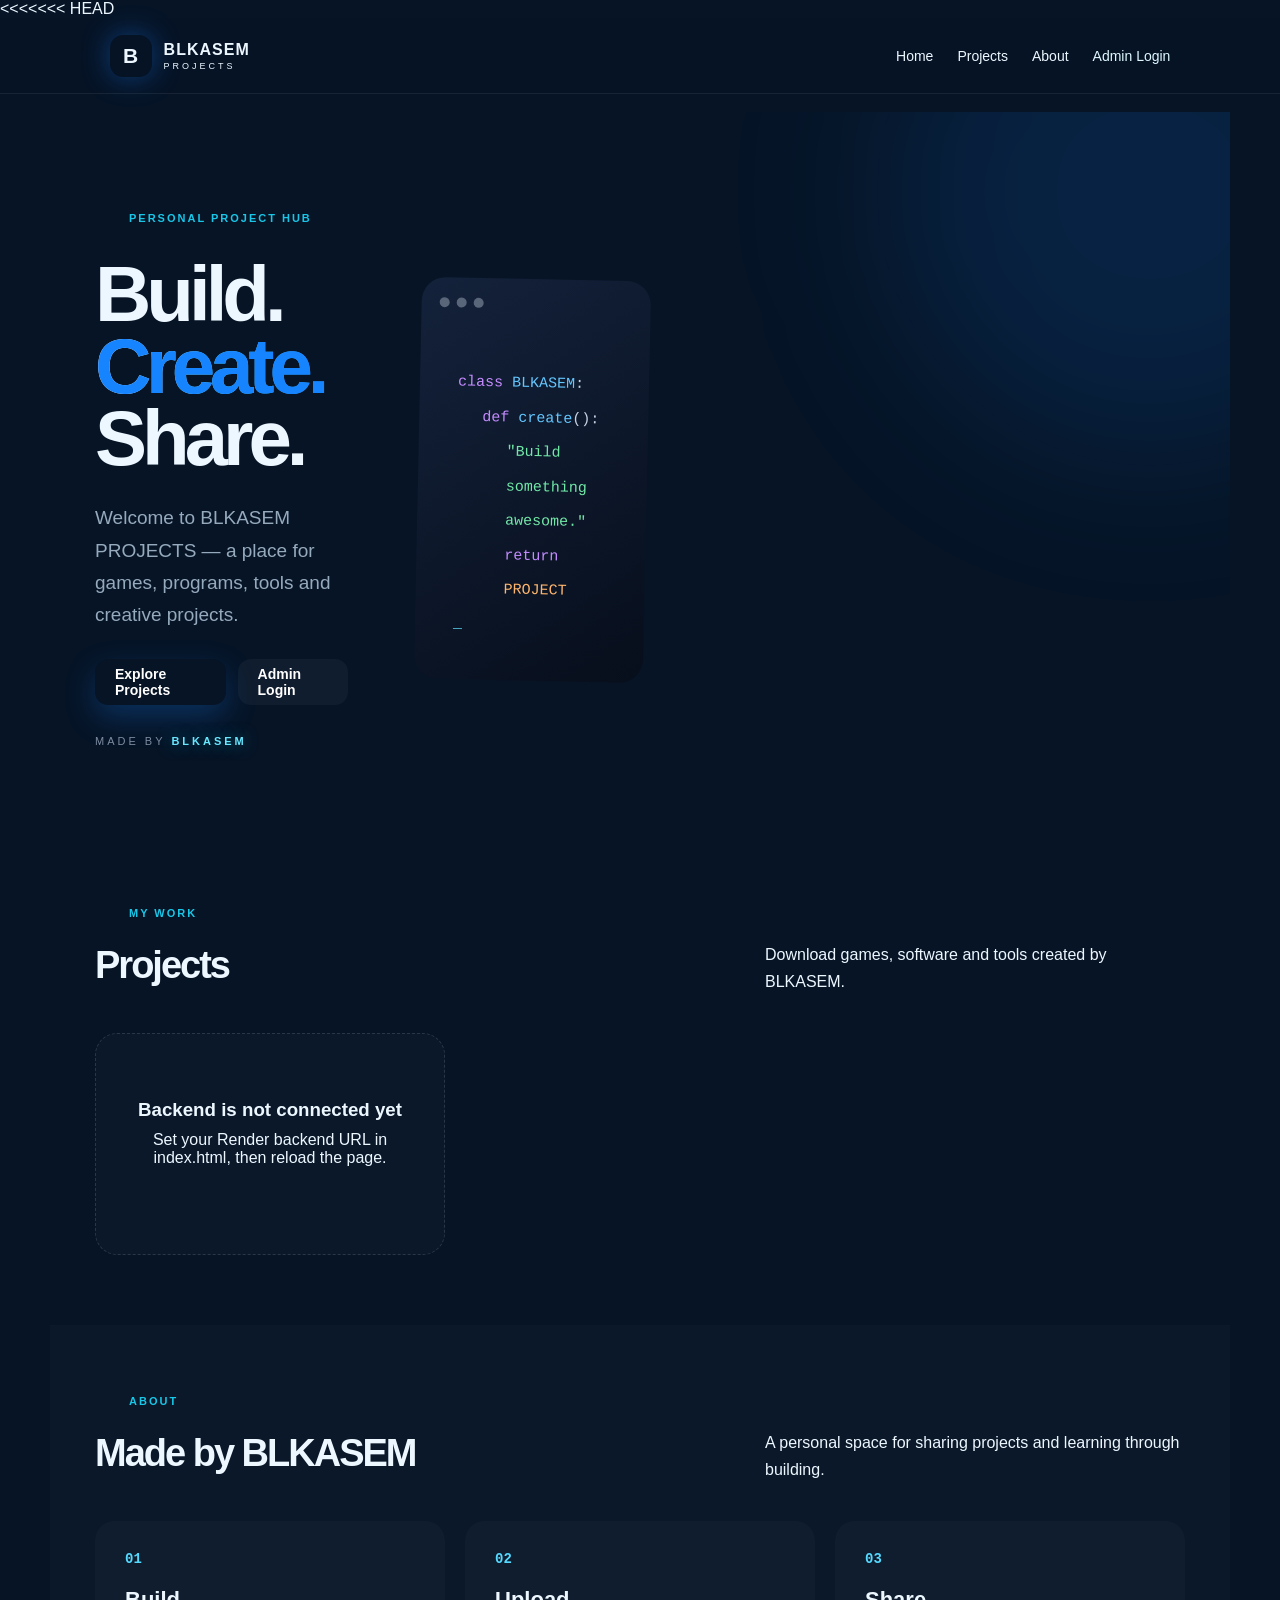
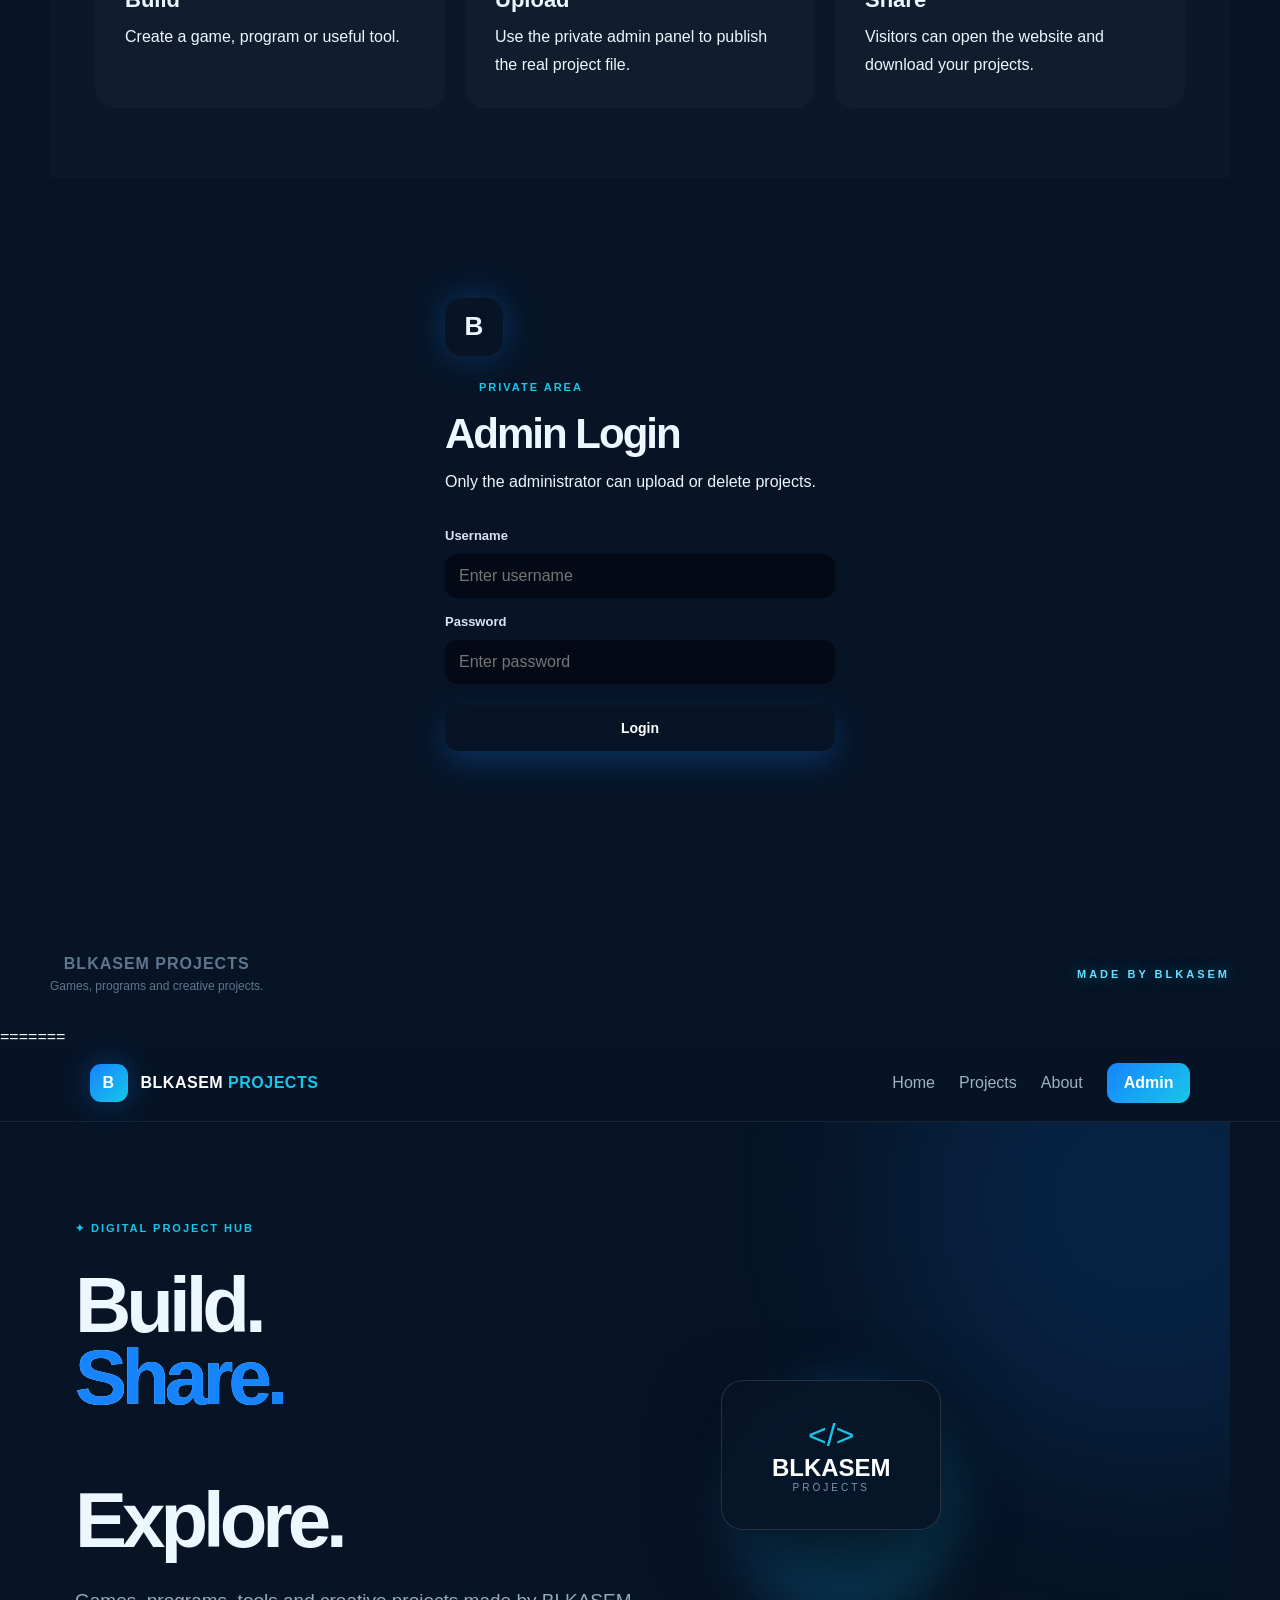
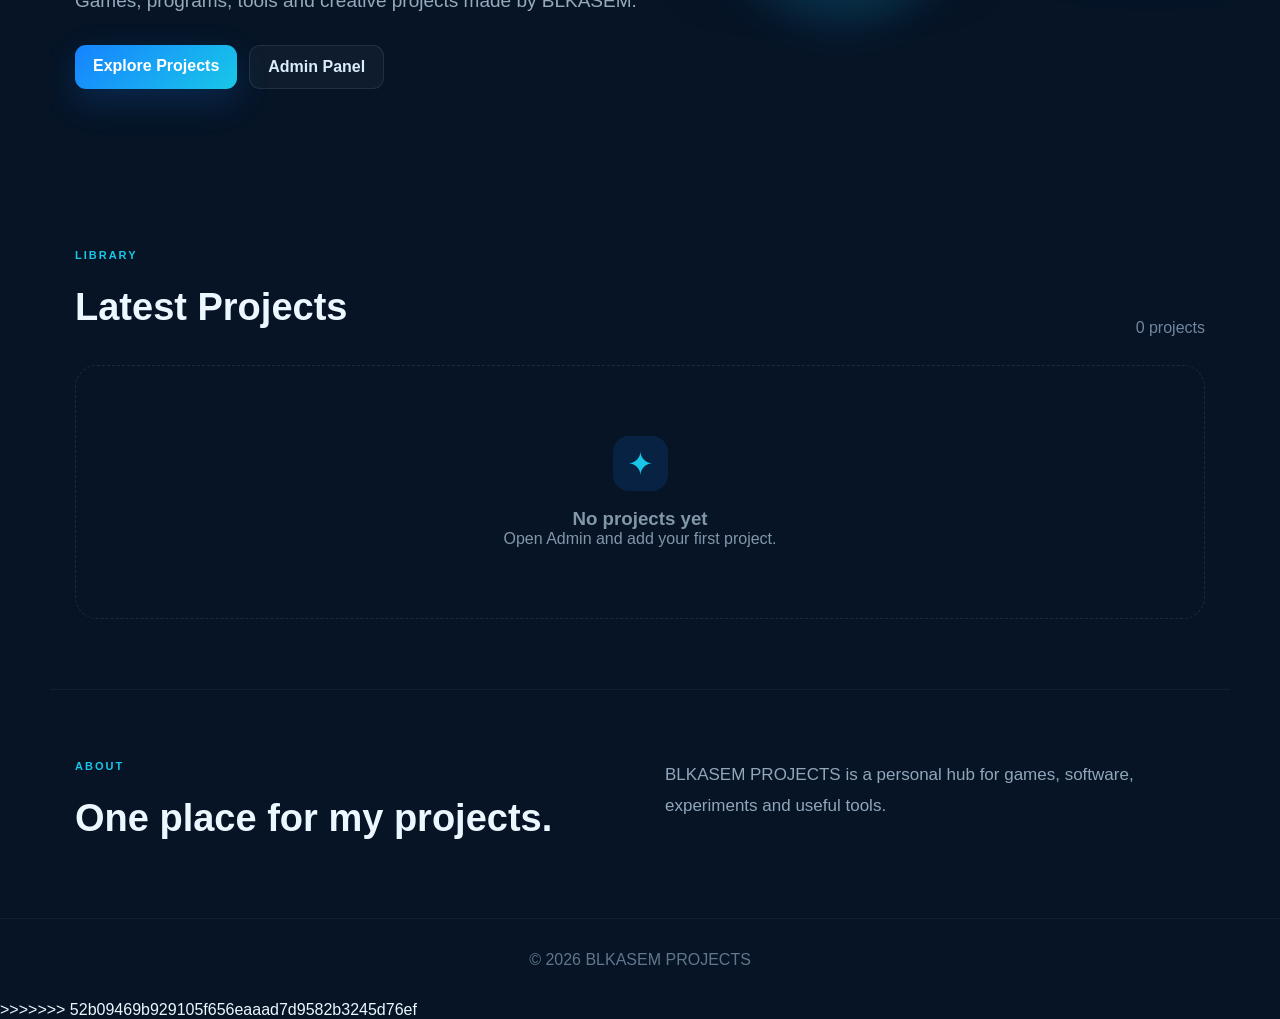
==== commit 9b09ddb2: "web" ====
--- a/index.html
+++ b/index.html
@@ -1,799 +1,1194 @@
-<!DOCTYPE html>
-<html lang="en">
-<head>
-    <meta charset="UTF-8">
-    <meta name="viewport" content="width=device-width, initial-scale=1.0">
-
-    <title>BLKASEM PROJECTS</title>
-
-    <link rel="stylesheet" href="style.css">
-</head>
-
-<body>
-
-<header class="navbar">
-
-    <a href="#home" class="logo">
-        <span>B</span>
-        BLKASEM <strong>PROJECTS</strong>
-    </a>
-
-    <nav>
-        <a href="#home">Home</a>
-        <a href="#projects">Projects</a>
-        <a href="#about">About</a>
-
-        <button class="admin-button" onclick="openAdmin()">
-            Admin
-        </button>
-    </nav>
-
-</header>
-
-
-<main>
-
-<!-- ================= HOME ================= -->
-
-<section id="home" class="hero">
-
-    <div class="hero-content">
-
-        <div class="eyebrow">
-            ✦ DIGITAL PROJECT HUB
-        </div>
-
-        <h1>
-            Build.
-            <br>
-            <span>Share.</span>
-            <br>
-            Explore.
-        </h1>
-
-        <p>
-            Games, programs, tools and creative projects
-            made by BLKASEM.
-        </p>
-
-        <div class="hero-buttons">
-
-            <a href="#projects" class="button primary">
-                Explore Projects
-            </a>
-
-            <button class="button secondary" onclick="openAdmin()">
-                Admin Panel
-            </button>
-
-        </div>
-
-    </div>
-
-
-    <div class="hero-visual">
-
-        <div class="glow"></div>
-
-        <div class="project-logo">
-
-            <span>&lt;/&gt;</span>
-
-            <strong>BLKASEM</strong>
-
-            <small>PROJECTS</small>
-
-        </div>
-
-    </div>
-
-</section>
-
-
-<!-- ================= PROJECTS ================= -->
-
-<section id="projects" class="section">
-
-    <div class="section-header">
-
-        <div>
-
-            <div class="eyebrow">
-                LIBRARY
-            </div>
-
-            <h2>
-                Latest Projects
-            </h2>
-
-        </div>
-
-        <span id="projectCount">
-            0 projects
-        </span>
-
-    </div>
-
-
-    <div id="projectsGrid" class="projects-grid">
-
-    </div>
-
-</section>
-
-
-<!-- ================= ABOUT ================= -->
-
-<section id="about" class="about">
-
-    <div>
-
-        <div class="eyebrow">
-            ABOUT
-        </div>
-
-        <h2>
-            One place for my projects.
-        </h2>
-
-    </div>
-
-    <p>
-        BLKASEM PROJECTS is a personal hub for
-        games, software, experiments and useful tools.
-    </p>
-
-</section>
-
-</main>
-
-
-<!-- ================= ADMIN MODAL ================= -->
-
-<div id="adminModal" class="modal hidden">
-
-    <div class="modal-box">
-
-        <button
-            class="close-button"
-            onclick="closeAdmin()">
-            ×
-        </button>
-
-
-        <!-- LOGIN -->
-
-        <div id="loginPanel">
-
-            <div class="eyebrow">
-                PRIVATE AREA
-            </div>
-
-            <h2>
-                Admin Login
-            </h2>
-
-            <p class="muted">
-                Sign in to manage your projects.
-            </p>
-
-
-            <label>
-                Username
-            </label>
-
-            <input
-                id="adminUsername"
-                type="text"
-                placeholder="Username"
-            >
-
-
-            <label>
-                Password
-            </label>
-
-            <input
-                id="adminPassword"
-                type="password"
-                placeholder="Password"
-            >
-
-
-            <button
-                class="button primary full"
-                onclick="login()">
-                Login
-            </button>
-
-
-            <p id="loginError" class="error"></p>
-
-
-            <small class="hint">
-                Default login: admin / admin123
-            </small>
-
-        </div>
-
-
-        <!-- DASHBOARD -->
-
-        <div id="dashboardPanel" class="hidden">
-
-            <div class="dashboard-header">
-
-                <div>
-
-                    <div class="eyebrow">
-                        CONTROL CENTER
-                    </div>
-
-                    <h2>
-                        Admin Dashboard
-                    </h2>
-
-                </div>
-
-                <button
-                    class="button secondary"
-                    onclick="logout()">
-                    Logout
-                </button>
-
-            </div>
-
-
-            <label>
-                Project Name
-            </label>
-
-            <input
-                id="projectTitle"
-                type="text"
-                placeholder="My New Game"
-            >
-
-
-            <label>
-                Description
-            </label>
-
-            <textarea
-                id="projectDescription"
-                placeholder="Describe your project..."
-            ></textarea>
-
-
-            <label>
-                Category
-            </label>
-
-            <select id="projectCategory">
-
-                <option>
-                    Game
-                </option>
-
-                <option>
-                    Software
-                </option>
-
-                <option>
-                    Tool
-                </option>
-
-                <option>
-                    Other
-                </option>
-
-            </select>
-
-
-            <label>
-                Project File
-            </label>
-
-            <input
-                id="projectFile"
-                type="file"
-            >
-
-
-            <label>
-                Cover Image
-            </label>
-
-            <input
-                id="projectImage"
-                type="file"
-                accept="image/*"
-            >
-
-
-            <button
-                class="button primary full"
-                onclick="addProject()">
-
-                Add Project
-
-            </button>
-
-
-            <div
-                id="adminProjects"
-                class="admin-projects">
-            </div>
-
-
-            <p class="warning">
-
-                This static version stores projects
-                inside this browser only.
-
-                A real public upload system requires
-                a backend or storage service.
-
-            </p>
-
-        </div>
-
-    </div>
-
-</div>
-
-
-<footer>
-
-    © 2026 BLKASEM PROJECTS
-
-</footer>
-
-
-<script>
-
-const ADMIN_USERNAME = "admin";
-const ADMIN_PASSWORD = "admin123";
-
-const STORAGE_KEY = "blkasem_projects";
-
-let projects =
-    JSON.parse(
-        localStorage.getItem(STORAGE_KEY) || "[]"
-    );
-
-
-const $ = id =>
-    document.getElementById(id);
-
-
-/* ================= ADMIN ================= */
-
-function openAdmin() {
-
-    $("adminModal")
-        .classList
-        .remove("hidden");
-
-}
-
-
-function closeAdmin() {
-
-    $("adminModal")
-        .classList
-        .add("hidden");
-
-}
-
-
-function login() {
-
-    const username =
-        $("adminUsername").value;
-
-    const password =
-        $("adminPassword").value;
-
-
-    if (
-        username === ADMIN_USERNAME &&
-        password === ADMIN_PASSWORD
-    ) {
-
-        $("loginPanel")
-            .classList
-            .add("hidden");
-
-        $("dashboardPanel")
-            .classList
-            .remove("hidden");
-
-        $("loginError").textContent = "";
-
-        renderAdmin();
-
-    } else {
-
-        $("loginError").textContent =
-            "Wrong username or password.";
-
-    }
-
-}
-
-
-function logout() {
-
-    $("dashboardPanel")
-        .classList
-        .add("hidden");
-
-    $("loginPanel")
-        .classList
-        .remove("hidden");
-
-}
-
-
-/* ================= FILE READER ================= */
-
-function readFile(file) {
-
-    return new Promise(resolve => {
-
-        if (!file) {
-
-            resolve("");
-
-            return;
-
-        }
-
-
-        const reader =
-            new FileReader();
-
-
-        reader.onload = () => {
-
-            resolve(reader.result);
-
-        };
-
-
-        reader.readAsDataURL(file);
-
-    });
-
-}
-
-
-/* ================= ADD PROJECT ================= */
-
-async function addProject() {
-
-    const title =
-        $("projectTitle")
-        .value
-        .trim();
-
-
-    const description =
-        $("projectDescription")
-        .value
-        .trim();
-
-
-    const category =
-        $("projectCategory")
-        .value;
-
-
-    const file =
-        $("projectFile")
-        .files[0];
-
-
-    const image =
-        $("projectImage")
-        .files[0];
-
-
-    if (!title) {
-
-        alert(
-            "Please enter a project name."
-        );
-
-        return;
-
-    }
-
-
-    const project = {
-
-        title: title,
-
-        description: description,
-
-        category: category,
-
-        file:
-            await readFile(file),
-
-        fileName:
-            file ? file.name : "",
-
-        image:
-            await readFile(image)
-
-    };
-
-
-    projects.unshift(project);
-
-
-    saveProjects();
-
-
-    $("projectTitle").value = "";
-
-    $("projectDescription").value = "";
-
-    $("projectFile").value = "";
-
-    $("projectImage").value = "";
-
-
-    renderAdmin();
-
-
-    alert(
-        "Project added successfully!"
-    );
-
-}
-
-
-/* ================= DELETE ================= */
-
-function deleteProject(index) {
-
-    if (
-        confirm(
-            "Delete this project?"
-        )
-    ) {
-
-        projects.splice(index, 1);
-
-        saveProjects();
-
-        renderAdmin();
-
-    }
-
-}
-
-
-/* ================= SAVE ================= */
-
-function saveProjects() {
-
-    localStorage.setItem(
-        STORAGE_KEY,
-        JSON.stringify(projects)
-    );
-
-    renderProjects();
-
-}
-
-
-/* ================= PROJECTS ================= */
-
-function renderProjects() {
-
-    $("projectCount").textContent =
-        projects.length +
-        " project" +
-        (
-            projects.length === 1
-                ? ""
-                : "s"
-        );
-
-
-    if (!projects.length) {
-
-        $("projectsGrid").innerHTML = `
-
-            <div class="empty">
-
-                <div class="empty-icon">
-                    ✦
-                </div>
-
-                <h3>
-                    No projects yet
-                </h3>
-
-                <p>
-                    Open Admin and add your first project.
-                </p>
-
-            </div>
-
-        `;
-
-        return;
-
-    }
-
-
-    $("projectsGrid").innerHTML =
-        projects
-        .map((project) => {
-
-            return `
-
-            <article class="project-card">
-
-                <div class="project-image">
-
-                    ${
-                        project.image
-
-                        ?
-
-                        `<img
-                            src="${project.image}"
-                            alt="${escapeHTML(project.title)}"
-                        >`
-
-                        :
-
-                        `<div class="placeholder">
-                            ${escapeHTML(
-                                project.title
-                                .charAt(0)
-                                .toUpperCase()
-                            )}
-                        </div>`
-                    }
-
-                </div>
-
-
-                <div class="project-content">
-
-                    <span class="tag">
-
-                        ${escapeHTML(
-                            project.category
-                        )}
-
-                    </span>
-
-
-                    <h3>
-
-                        ${escapeHTML(
-                            project.title
-                        )}
-
-                    </h3>
-
-
-                    <p>
-
-                        ${escapeHTML(
-                            project.description
-                        )}
-
-                    </p>
-
-
-                    ${
-                        project.file
-
-                        ?
-
-                        `<a
-                            class="download"
-                            href="${project.file}"
-                            download="${escapeHTML(project.fileName)}">
-
-                            Download ↗
-
-                        </a>`
-
-                        :
-
-                        `<span class="no-file">
-                            No file
-                        </span>`
-                    }
-
-                </div>
-
-            </article>
-
-            `;
-
-        })
-        .join("");
-
-}
-
-
-/* ================= ADMIN LIST ================= */
-
-function renderAdmin() {
-
-    $("adminProjects").innerHTML =
-        projects
-        .map((project, index) => {
-
-            return `
-
-            <div class="admin-project">
-
-                <div>
-
-                    <strong>
-                        ${escapeHTML(
-                            project.title
-                        )}
-                    </strong>
-
-                    <small>
-                        ${escapeHTML(
-                            project.category
-                        )}
-                    </small>
-
-                </div>
-
-
-                <button
-                    class="delete-button"
-                    onclick="deleteProject(${index})">
-
-                    Delete
-
-                </button>
-
-            </div>
-
-            `;
-
-        })
-        .join("");
-
-}
-
-
-/* ================= SECURITY DISPLAY ================= */
-
-function escapeHTML(value) {
-
-    return String(value)
-        .replaceAll("&", "&amp;")
-        .replaceAll("<", "&lt;")
-        .replaceAll(">", "&gt;")
-        .replaceAll('"', "&quot;")
-        .replaceAll("'", "&#039;");
-
-}
-
-
-/* ================= START ================= */
-
-renderProjects();
-
-</script>
-
-</body>
-</html>+<<<<<<< HEAD
+<!DOCTYPE html>
+<html lang="en">
+<head>
+    <meta charset="UTF-8">
+    <meta name="viewport" content="width=device-width, initial-scale=1.0">
+    <title>BLKASEM PROJECTS</title>
+    <link rel="stylesheet" href="style.css">
+</head>
+<body>
+
+<header class="navbar">
+    <div class="container nav-inner">
+        <a class="brand" href="#home">
+            <span class="brand-icon">B</span>
+            <span><strong>BLKASEM</strong><small>PROJECTS</small></span>
+        </a>
+        <nav class="nav-links">
+            <a href="#home">Home</a>
+            <a href="#projects">Projects</a>
+            <a href="#about">About</a>
+            <a href="#admin" class="nav-admin">Admin Login</a>
+        </nav>
+    </div>
+</header>
+
+<div id="flash-area" class="container flash-area"></div>
+
+<main>
+<section id="home" class="hero">
+    <div class="container hero-grid">
+        <div class="hero-content">
+            <div class="eyebrow"><span></span>PERSONAL PROJECT HUB</div>
+            <h1>Build.<span>Create.</span>Share.</h1>
+            <p>
+                Welcome to BLKASEM PROJECTS — a place for games,
+                programs, tools and creative projects.
+            </p>
+            <div class="hero-buttons">
+                <a class="btn primary" href="#projects">Explore Projects</a>
+                <a class="btn secondary" href="#admin">Admin Login</a>
+            </div>
+            <div class="creator">MADE BY <strong>BLKASEM</strong></div>
+        </div>
+
+        <div class="code-card">
+            <div class="window-top"><span></span><span></span><span></span></div>
+            <div class="code-body">
+                <div><span class="code-purple">class</span> <span class="code-blue">BLKASEM</span>:</div>
+                <div class="indent"><span class="code-purple">def</span> <span class="code-blue">create</span>():</div>
+                <div class="indent2"><span class="code-green">"Build something awesome."</span></div>
+                <div class="indent2"><span class="code-purple">return</span> <span class="code-orange">PROJECT</span></div>
+                <div class="code-cursor">_</div>
+            </div>
+        </div>
+    </div>
+</section>
+
+<section id="projects" class="section">
+    <div class="container">
+        <div class="section-heading">
+            <div>
+                <div class="eyebrow"><span></span>MY WORK</div>
+                <h2>Projects</h2>
+            </div>
+            <p>Download games, software and tools created by BLKASEM.</p>
+        </div>
+        <div id="project-grid" class="project-grid">
+            <div class="loading-state">Loading projects...</div>
+        </div>
+    </div>
+</section>
+
+<section id="about" class="section dark-section">
+    <div class="container">
+        <div class="section-heading">
+            <div>
+                <div class="eyebrow"><span></span>ABOUT</div>
+                <h2>Made by BLKASEM</h2>
+            </div>
+            <p>A personal space for sharing projects and learning through building.</p>
+        </div>
+        <div class="steps">
+            <div class="step"><div class="step-number">01</div><h3>Build</h3><p>Create a game, program or useful tool.</p></div>
+            <div class="step"><div class="step-number">02</div><h3>Upload</h3><p>Use the private admin panel to publish the real project file.</p></div>
+            <div class="step"><div class="step-number">03</div><h3>Share</h3><p>Visitors can open the website and download your projects.</p></div>
+        </div>
+    </div>
+</section>
+
+<section id="admin" class="admin-page">
+    <div class="container">
+        <div class="admin-box" id="login-box">
+            <div class="admin-icon">B</div>
+            <div class="eyebrow"><span></span>PRIVATE AREA</div>
+            <h1>Admin Login</h1>
+            <p>Only the administrator can upload or delete projects.</p>
+
+            <form id="login-form" class="form">
+                <label for="username">Username</label>
+                <input id="username" type="text" placeholder="Enter username" required>
+
+                <label for="password">Password</label>
+                <input id="password" type="password" placeholder="Enter password" required>
+
+                <button class="btn primary full" type="submit">Login</button>
+            </form>
+        </div>
+
+        <div class="dashboard" id="dashboard" hidden>
+            <div class="dashboard-header">
+                <div>
+                    <div class="eyebrow"><span></span>ADMIN PANEL</div>
+                    <h1>Project Dashboard</h1>
+                    <p>Upload and manage your BLKASEM PROJECTS.</p>
+                </div>
+                <button id="logout-btn" class="btn secondary">Logout</button>
+            </div>
+
+            <section class="dashboard-card">
+                <div class="card-heading">
+                    <h2>Upload New Project</h2>
+                    <span>MAX 500 MB</span>
+                </div>
+
+                <form id="upload-form" class="form" enctype="multipart/form-data">
+                    <div class="form-grid">
+                        <div>
+                            <label for="title">Project title</label>
+                            <input id="title" name="title" type="text" maxlength="120" placeholder="My Awesome Game" required>
+                        </div>
+                        <div>
+                            <label for="category">Category</label>
+                            <select id="category" name="category">
+                                <option>Game</option>
+                                <option>Software</option>
+                                <option>Tool</option>
+                                <option>Python</option>
+                                <option>Other</option>
+                            </select>
+                        </div>
+                    </div>
+
+                    <label for="description">Description</label>
+                    <textarea id="description" name="description" maxlength="1000" placeholder="Describe your project..." required></textarea>
+
+                    <label for="project_file">Project file</label>
+                    <input id="project_file" name="project_file" type="file"
+                           accept=".zip,.rar,.7z,.exe,.msi,.py,.apk,.pdf" required>
+                    <small class="hint">ZIP, RAR, 7Z, EXE, MSI, PY, APK or PDF</small>
+
+                    <label for="image_file">Project image <span class="optional">(optional)</span></label>
+                    <input id="image_file" name="image_file" type="file"
+                           accept=".png,.jpg,.jpeg,.webp,.gif">
+                    <small class="hint">PNG, JPG, JPEG, WEBP or GIF</small>
+
+                    <button class="btn primary" type="submit">Upload Project</button>
+                </form>
+            </section>
+
+            <section class="dashboard-card">
+                <div class="card-heading">
+                    <h2>Uploaded Projects</h2>
+                    <span id="admin-count">0 PROJECTS</span>
+                </div>
+                <div id="admin-projects" class="admin-projects"></div>
+            </section>
+        </div>
+    </div>
+</section>
+</main>
+
+<footer class="footer">
+    <div class="container footer-inner">
+        <div><strong>BLKASEM PROJECTS</strong><p>Games, programs and creative projects.</p></div>
+        <div class="footer-signature">MADE BY BLKASEM</div>
+    </div>
+</footer>
+
+<script>
+const API_BASE = "https://YOUR-BACKEND.onrender.com";
+
+const projectGrid = document.getElementById("project-grid");
+const flashArea = document.getElementById("flash-area");
+const loginBox = document.getElementById("login-box");
+const dashboard = document.getElementById("dashboard");
+
+function showMessage(message, type = "success") {
+    flashArea.innerHTML = `<div class="flash ${type}">${escapeHtml(message)}</div>`;
+    setTimeout(() => flashArea.innerHTML = "", 4500);
+}
+
+function escapeHtml(value) {
+    return String(value ?? "").replace(/[&<>"']/g, char => ({
+        "&": "&amp;", "<": "&lt;", ">": "&gt;",
+        '"': "&quot;", "'": "&#039;"
+    }[char]));
+}
+
+function assetUrl(path) {
+    return path ? API_BASE + path : "";
+}
+
+async function loadProjects() {
+    try {
+        const response = await fetch(`${API_BASE}/api/projects`);
+        if (!response.ok) throw new Error();
+        const projects = await response.json();
+
+        if (!projects.length) {
+            projectGrid.innerHTML = `
+                <div class="empty-state">
+                    <div class="empty-icon">+</div>
+                    <h3>No projects yet</h3>
+                    <p>Log in as admin and upload your first project.</p>
+                    <a class="btn primary" href="#admin">Open Admin</a>
+                </div>`;
+            return;
+        }
+
+        projectGrid.innerHTML = projects.map(project => `
+            <article class="project-card">
+                <div class="project-image">
+                    ${project.image
+                        ? `<img src="${assetUrl(project.image)}" alt="${escapeHtml(project.title)}">`
+                        : `<div class="image-placeholder"><span>BLKASEM</span><small>${escapeHtml(project.category)}</small></div>`
+                    }
+                    <span class="category">${escapeHtml(project.category)}</span>
+                </div>
+                <div class="project-body">
+                    <h3>${escapeHtml(project.title)}</h3>
+                    <p>${escapeHtml(project.description)}</p>
+                    <div class="project-meta">
+                        <span>Downloads: ${project.downloads}</span>
+                        <span>${escapeHtml(project.filename)}</span>
+                    </div>
+                    <a class="btn primary full"
+                       href="${assetUrl(project.download_url)}">
+                       Download Project
+                    </a>
+                </div>
+            </article>
+        `).join("");
+    } catch {
+        projectGrid.innerHTML = `
+            <div class="empty-state">
+                <h3>Backend is not connected yet</h3>
+                <p>Set your Render backend URL in index.html, then reload the page.</p>
+            </div>`;
+    }
+}
+
+async function checkSession() {
+    try {
+        const response = await fetch(`${API_BASE}/api/session`, {
+            credentials: "include"
+        });
+        const data = await response.json();
+        if (data.logged_in) showDashboard();
+    } catch {}
+}
+
+function showDashboard() {
+    loginBox.hidden = true;
+    dashboard.hidden = false;
+    loadAdminProjects();
+}
+
+document.getElementById("login-form").addEventListener("submit", async event => {
+    event.preventDefault();
+
+    const username = document.getElementById("username").value;
+    const password = document.getElementById("password").value;
+
+    try {
+        const response = await fetch(`${API_BASE}/api/login`, {
+            method: "POST",
+            credentials: "include",
+            headers: {"Content-Type": "application/json"},
+            body: JSON.stringify({username, password})
+        });
+
+        const data = await response.json();
+
+        if (!response.ok) {
+            showMessage(data.message || "Login failed.", "error");
+            return;
+        }
+
+        showMessage("Login successful.");
+        showDashboard();
+    } catch {
+        showMessage("Cannot connect to the backend.", "error");
+    }
+});
+
+document.getElementById("logout-btn").addEventListener("click", async () => {
+    await fetch(`${API_BASE}/api/logout`, {
+        method: "POST",
+        credentials: "include"
+    });
+
+    dashboard.hidden = true;
+    loginBox.hidden = false;
+    showMessage("Logged out.");
+});
+
+document.getElementById("upload-form").addEventListener("submit", async event => {
+    event.preventDefault();
+
+    const form = document.getElementById("upload-form");
+    const data = new FormData(form);
+
+    try {
+        const response = await fetch(`${API_BASE}/api/upload`, {
+            method: "POST",
+            credentials: "include",
+            body: data
+        });
+
+        const result = await response.json();
+
+        if (!response.ok) {
+            showMessage(result.message || "Upload failed.", "error");
+            return;
+        }
+
+        form.reset();
+        showMessage("Project uploaded successfully.");
+        await loadProjects();
+        await loadAdminProjects();
+    } catch {
+        showMessage("Upload failed. Check the backend connection.", "error");
+    }
+});
+
+async function loadAdminProjects() {
+    const box = document.getElementById("admin-projects");
+    const count = document.getElementById("admin-count");
+
+    try {
+        const response = await fetch(`${API_BASE}/api/projects`);
+        const projects = await response.json();
+
+        count.textContent = `${projects.length} PROJECTS`;
+
+        if (!projects.length) {
+            box.innerHTML = `<p class="muted">No projects uploaded yet.</p>`;
+            return;
+        }
+
+        box.innerHTML = projects.map(project => `
+            <div class="admin-project">
+                <div>
+                    <strong>${escapeHtml(project.title)}</strong>
+                    <span>${escapeHtml(project.category)} · ${project.downloads} downloads</span>
+                </div>
+                <button class="delete-btn" onclick="deleteProject(${project.id})">
+                    Delete
+                </button>
+            </div>
+        `).join("");
+    } catch {
+        box.innerHTML = `<p class="muted">Could not load admin projects.</p>`;
+    }
+}
+
+async function deleteProject(id) {
+    if (!confirm("Delete this project?")) return;
+
+    const response = await fetch(`${API_BASE}/api/delete/${id}`, {
+        method: "POST",
+        credentials: "include"
+    });
+
+    const result = await response.json();
+
+    if (!response.ok) {
+        showMessage(result.message || "Delete failed.", "error");
+        return;
+    }
+
+    showMessage("Project deleted.");
+    await loadProjects();
+    await loadAdminProjects();
+}
+
+loadProjects();
+checkSession();
+</script>
+
+</body>
+</html>
+=======
+<!DOCTYPE html>
+<html lang="en">
+<head>
+    <meta charset="UTF-8">
+    <meta name="viewport" content="width=device-width, initial-scale=1.0">
+
+    <title>BLKASEM PROJECTS</title>
+
+    <link rel="stylesheet" href="style.css">
+</head>
+
+<body>
+
+<header class="navbar">
+
+    <a href="#home" class="logo">
+        <span>B</span>
+        BLKASEM <strong>PROJECTS</strong>
+    </a>
+
+    <nav>
+        <a href="#home">Home</a>
+        <a href="#projects">Projects</a>
+        <a href="#about">About</a>
+
+        <button class="admin-button" onclick="openAdmin()">
+            Admin
+        </button>
+    </nav>
+
+</header>
+
+
+<main>
+
+<!-- ================= HOME ================= -->
+
+<section id="home" class="hero">
+
+    <div class="hero-content">
+
+        <div class="eyebrow">
+            ✦ DIGITAL PROJECT HUB
+        </div>
+
+        <h1>
+            Build.
+            <br>
+            <span>Share.</span>
+            <br>
+            Explore.
+        </h1>
+
+        <p>
+            Games, programs, tools and creative projects
+            made by BLKASEM.
+        </p>
+
+        <div class="hero-buttons">
+
+            <a href="#projects" class="button primary">
+                Explore Projects
+            </a>
+
+            <button class="button secondary" onclick="openAdmin()">
+                Admin Panel
+            </button>
+
+        </div>
+
+    </div>
+
+
+    <div class="hero-visual">
+
+        <div class="glow"></div>
+
+        <div class="project-logo">
+
+            <span>&lt;/&gt;</span>
+
+            <strong>BLKASEM</strong>
+
+            <small>PROJECTS</small>
+
+        </div>
+
+    </div>
+
+</section>
+
+
+<!-- ================= PROJECTS ================= -->
+
+<section id="projects" class="section">
+
+    <div class="section-header">
+
+        <div>
+
+            <div class="eyebrow">
+                LIBRARY
+            </div>
+
+            <h2>
+                Latest Projects
+            </h2>
+
+        </div>
+
+        <span id="projectCount">
+            0 projects
+        </span>
+
+    </div>
+
+
+    <div id="projectsGrid" class="projects-grid">
+
+    </div>
+
+</section>
+
+
+<!-- ================= ABOUT ================= -->
+
+<section id="about" class="about">
+
+    <div>
+
+        <div class="eyebrow">
+            ABOUT
+        </div>
+
+        <h2>
+            One place for my projects.
+        </h2>
+
+    </div>
+
+    <p>
+        BLKASEM PROJECTS is a personal hub for
+        games, software, experiments and useful tools.
+    </p>
+
+</section>
+
+</main>
+
+
+<!-- ================= ADMIN MODAL ================= -->
+
+<div id="adminModal" class="modal hidden">
+
+    <div class="modal-box">
+
+        <button
+            class="close-button"
+            onclick="closeAdmin()">
+            ×
+        </button>
+
+
+        <!-- LOGIN -->
+
+        <div id="loginPanel">
+
+            <div class="eyebrow">
+                PRIVATE AREA
+            </div>
+
+            <h2>
+                Admin Login
+            </h2>
+
+            <p class="muted">
+                Sign in to manage your projects.
+            </p>
+
+
+            <label>
+                Username
+            </label>
+
+            <input
+                id="adminUsername"
+                type="text"
+                placeholder="Username"
+            >
+
+
+            <label>
+                Password
+            </label>
+
+            <input
+                id="adminPassword"
+                type="password"
+                placeholder="Password"
+            >
+
+
+            <button
+                class="button primary full"
+                onclick="login()">
+                Login
+            </button>
+
+
+            <p id="loginError" class="error"></p>
+
+
+            <small class="hint">
+                Default login: admin / admin123
+            </small>
+
+        </div>
+
+
+        <!-- DASHBOARD -->
+
+        <div id="dashboardPanel" class="hidden">
+
+            <div class="dashboard-header">
+
+                <div>
+
+                    <div class="eyebrow">
+                        CONTROL CENTER
+                    </div>
+
+                    <h2>
+                        Admin Dashboard
+                    </h2>
+
+                </div>
+
+                <button
+                    class="button secondary"
+                    onclick="logout()">
+                    Logout
+                </button>
+
+            </div>
+
+
+            <label>
+                Project Name
+            </label>
+
+            <input
+                id="projectTitle"
+                type="text"
+                placeholder="My New Game"
+            >
+
+
+            <label>
+                Description
+            </label>
+
+            <textarea
+                id="projectDescription"
+                placeholder="Describe your project..."
+            ></textarea>
+
+
+            <label>
+                Category
+            </label>
+
+            <select id="projectCategory">
+
+                <option>
+                    Game
+                </option>
+
+                <option>
+                    Software
+                </option>
+
+                <option>
+                    Tool
+                </option>
+
+                <option>
+                    Other
+                </option>
+
+            </select>
+
+
+            <label>
+                Project File
+            </label>
+
+            <input
+                id="projectFile"
+                type="file"
+            >
+
+
+            <label>
+                Cover Image
+            </label>
+
+            <input
+                id="projectImage"
+                type="file"
+                accept="image/*"
+            >
+
+
+            <button
+                class="button primary full"
+                onclick="addProject()">
+
+                Add Project
+
+            </button>
+
+
+            <div
+                id="adminProjects"
+                class="admin-projects">
+            </div>
+
+
+            <p class="warning">
+
+                This static version stores projects
+                inside this browser only.
+
+                A real public upload system requires
+                a backend or storage service.
+
+            </p>
+
+        </div>
+
+    </div>
+
+</div>
+
+
+<footer>
+
+    © 2026 BLKASEM PROJECTS
+
+</footer>
+
+
+<script>
+
+const ADMIN_USERNAME = "admin";
+const ADMIN_PASSWORD = "admin123";
+
+const STORAGE_KEY = "blkasem_projects";
+
+let projects =
+    JSON.parse(
+        localStorage.getItem(STORAGE_KEY) || "[]"
+    );
+
+
+const $ = id =>
+    document.getElementById(id);
+
+
+/* ================= ADMIN ================= */
+
+function openAdmin() {
+
+    $("adminModal")
+        .classList
+        .remove("hidden");
+
+}
+
+
+function closeAdmin() {
+
+    $("adminModal")
+        .classList
+        .add("hidden");
+
+}
+
+
+function login() {
+
+    const username =
+        $("adminUsername").value;
+
+    const password =
+        $("adminPassword").value;
+
+
+    if (
+        username === ADMIN_USERNAME &&
+        password === ADMIN_PASSWORD
+    ) {
+
+        $("loginPanel")
+            .classList
+            .add("hidden");
+
+        $("dashboardPanel")
+            .classList
+            .remove("hidden");
+
+        $("loginError").textContent = "";
+
+        renderAdmin();
+
+    } else {
+
+        $("loginError").textContent =
+            "Wrong username or password.";
+
+    }
+
+}
+
+
+function logout() {
+
+    $("dashboardPanel")
+        .classList
+        .add("hidden");
+
+    $("loginPanel")
+        .classList
+        .remove("hidden");
+
+}
+
+
+/* ================= FILE READER ================= */
+
+function readFile(file) {
+
+    return new Promise(resolve => {
+
+        if (!file) {
+
+            resolve("");
+
+            return;
+
+        }
+
+
+        const reader =
+            new FileReader();
+
+
+        reader.onload = () => {
+
+            resolve(reader.result);
+
+        };
+
+
+        reader.readAsDataURL(file);
+
+    });
+
+}
+
+
+/* ================= ADD PROJECT ================= */
+
+async function addProject() {
+
+    const title =
+        $("projectTitle")
+        .value
+        .trim();
+
+
+    const description =
+        $("projectDescription")
+        .value
+        .trim();
+
+
+    const category =
+        $("projectCategory")
+        .value;
+
+
+    const file =
+        $("projectFile")
+        .files[0];
+
+
+    const image =
+        $("projectImage")
+        .files[0];
+
+
+    if (!title) {
+
+        alert(
+            "Please enter a project name."
+        );
+
+        return;
+
+    }
+
+
+    const project = {
+
+        title: title,
+
+        description: description,
+
+        category: category,
+
+        file:
+            await readFile(file),
+
+        fileName:
+            file ? file.name : "",
+
+        image:
+            await readFile(image)
+
+    };
+
+
+    projects.unshift(project);
+
+
+    saveProjects();
+
+
+    $("projectTitle").value = "";
+
+    $("projectDescription").value = "";
+
+    $("projectFile").value = "";
+
+    $("projectImage").value = "";
+
+
+    renderAdmin();
+
+
+    alert(
+        "Project added successfully!"
+    );
+
+}
+
+
+/* ================= DELETE ================= */
+
+function deleteProject(index) {
+
+    if (
+        confirm(
+            "Delete this project?"
+        )
+    ) {
+
+        projects.splice(index, 1);
+
+        saveProjects();
+
+        renderAdmin();
+
+    }
+
+}
+
+
+/* ================= SAVE ================= */
+
+function saveProjects() {
+
+    localStorage.setItem(
+        STORAGE_KEY,
+        JSON.stringify(projects)
+    );
+
+    renderProjects();
+
+}
+
+
+/* ================= PROJECTS ================= */
+
+function renderProjects() {
+
+    $("projectCount").textContent =
+        projects.length +
+        " project" +
+        (
+            projects.length === 1
+                ? ""
+                : "s"
+        );
+
+
+    if (!projects.length) {
+
+        $("projectsGrid").innerHTML = `
+
+            <div class="empty">
+
+                <div class="empty-icon">
+                    ✦
+                </div>
+
+                <h3>
+                    No projects yet
+                </h3>
+
+                <p>
+                    Open Admin and add your first project.
+                </p>
+
+            </div>
+
+        `;
+
+        return;
+
+    }
+
+
+    $("projectsGrid").innerHTML =
+        projects
+        .map((project) => {
+
+            return `
+
+            <article class="project-card">
+
+                <div class="project-image">
+
+                    ${
+                        project.image
+
+                        ?
+
+                        `<img
+                            src="${project.image}"
+                            alt="${escapeHTML(project.title)}"
+                        >`
+
+                        :
+
+                        `<div class="placeholder">
+                            ${escapeHTML(
+                                project.title
+                                .charAt(0)
+                                .toUpperCase()
+                            )}
+                        </div>`
+                    }
+
+                </div>
+
+
+                <div class="project-content">
+
+                    <span class="tag">
+
+                        ${escapeHTML(
+                            project.category
+                        )}
+
+                    </span>
+
+
+                    <h3>
+
+                        ${escapeHTML(
+                            project.title
+                        )}
+
+                    </h3>
+
+
+                    <p>
+
+                        ${escapeHTML(
+                            project.description
+                        )}
+
+                    </p>
+
+
+                    ${
+                        project.file
+
+                        ?
+
+                        `<a
+                            class="download"
+                            href="${project.file}"
+                            download="${escapeHTML(project.fileName)}">
+
+                            Download ↗
+
+                        </a>`
+
+                        :
+
+                        `<span class="no-file">
+                            No file
+                        </span>`
+                    }
+
+                </div>
+
+            </article>
+
+            `;
+
+        })
+        .join("");
+
+}
+
+
+/* ================= ADMIN LIST ================= */
+
+function renderAdmin() {
+
+    $("adminProjects").innerHTML =
+        projects
+        .map((project, index) => {
+
+            return `
+
+            <div class="admin-project">
+
+                <div>
+
+                    <strong>
+                        ${escapeHTML(
+                            project.title
+                        )}
+                    </strong>
+
+                    <small>
+                        ${escapeHTML(
+                            project.category
+                        )}
+                    </small>
+
+                </div>
+
+
+                <button
+                    class="delete-button"
+                    onclick="deleteProject(${index})">
+
+                    Delete
+
+                </button>
+
+            </div>
+
+            `;
+
+        })
+        .join("");
+
+}
+
+
+/* ================= SECURITY DISPLAY ================= */
+
+function escapeHTML(value) {
+
+    return String(value)
+        .replaceAll("&", "&amp;")
+        .replaceAll("<", "&lt;")
+        .replaceAll(">", "&gt;")
+        .replaceAll('"', "&quot;")
+        .replaceAll("'", "&#039;");
+
+}
+
+
+/* ================= START ================= */
+
+renderProjects();
+
+</script>
+
+</body>
+</html>
+>>>>>>> 52b09469b929105f656eaaad7d9582b3245d76ef
--- a/style.css
+++ b/style.css
@@ -1,724 +1,1679 @@
-* {
-    box-sizing: border-box;
-}
-
-html {
-    scroll-behavior: smooth;
-}
-
-body {
-    margin: 0;
-    background: #061426;
-    color: #edf7ff;
-    font-family: Arial, "Segoe UI", sans-serif;
-}
-
-
-/* ================= NAVBAR ================= */
-
-.navbar {
-    height: 76px;
-    padding: 0 7%;
-
-    display: flex;
-    align-items: center;
-    justify-content: space-between;
-
-    position: sticky;
-    top: 0;
-    z-index: 20;
-
-    background: #071426ee;
-    backdrop-filter: blur(15px);
-
-    border-bottom: 1px solid #ffffff12;
-}
-
-
-.logo {
-    color: white;
-    text-decoration: none;
-    font-weight: 900;
-    letter-spacing: .5px;
-}
-
-
-.logo span {
-    display: inline-grid;
-    place-items: center;
-
-    width: 38px;
-    height: 38px;
-
-    margin-right: 8px;
-
-    border-radius: 11px;
-
-    background:
-        linear-gradient(
-            135deg,
-            #1683ff,
-            #18c7e8
-        );
-
-    box-shadow:
-        0 0 30px #1683ff55;
-}
-
-
-.logo strong {
-    color: #18c7e8;
-}
-
-
-nav {
-    display: flex;
-    align-items: center;
-    gap: 24px;
-}
-
-
-nav a {
-    color: #9eb1c5;
-    text-decoration: none;
-}
-
-
-nav a:hover {
-    color: white;
-}
-
-
-nav button {
-    border: 0;
-    border-radius: 11px;
-
-    padding: 11px 17px;
-
-    color: white;
-    font-weight: 800;
-
-    cursor: pointer;
-
-    background:
-        linear-gradient(
-            135deg,
-            #1683ff,
-            #18c7e8
-        );
-}
-
-
-/* ================= HERO ================= */
-
-.hero {
-    max-width: 1180px;
-    margin: auto;
-
-    padding: 100px 25px 90px;
-
-    display: grid;
-    grid-template-columns: 1.1fr .9fr;
-
-    gap: 55px;
-
-    align-items: center;
-}
-
-
-.eyebrow {
-    color: #18c7e8;
-
-    font-size: 11px;
-
-    font-weight: 900;
-
-    letter-spacing: 2px;
-}
-
-
-.hero h1 {
-    margin: 18px 0;
-
-    font-size: 78px;
-
-    line-height: .92;
-}
-
-
-.hero h1 span {
-    color: #1683ff;
-}
-
-
-.hero p {
-    max-width: 570px;
-
-    color: #96aabd;
-
-    font-size: 19px;
-
-    line-height: 1.7;
-}
-
-
-.hero-buttons {
-    margin-top: 28px;
-}
-
-
-.button {
-    border: 0;
-
-    border-radius: 11px;
-
-    padding: 12px 18px;
-
-    font-weight: 800;
-
-    cursor: pointer;
-}
-
-
-.primary {
-    color: white;
-
-    background:
-        linear-gradient(
-            135deg,
-            #1683ff,
-            #18c7e8
-        );
-
-    box-shadow:
-        0 12px 35px #1683ff30;
-}
-
-
-.secondary {
-    color: #dcecff;
-
-    background: #ffffff09;
-
-    border: 1px solid #ffffff16;
-}
-
-
-.hero-card {
-    height: 370px;
-
-    display: grid;
-    place-items: center;
-
-    position: relative;
-
-    overflow: hidden;
-
-    border-radius: 30px;
-
-    border: 1px solid #ffffff12;
-
-    background:
-        radial-gradient(
-            circle,
-            #1683ff30,
-            transparent 55%
-        ),
-        #091b31;
-}
-
-
-.glow {
-    width: 240px;
-    height: 240px;
-
-    position: absolute;
-
-    border-radius: 50%;
-
-    background:
-        linear-gradient(
-            135deg,
-            #1683ff,
-            #18c7e8
-        );
-
-    opacity: .2;
-
-    filter: blur(20px);
-}
-
-
-.project-logo {
-    width: 220px;
-    height: 150px;
-
-    position: relative;
-
-    display: flex;
-    flex-direction: column;
-
-    align-items: center;
-    justify-content: center;
-
-    border-radius: 22px;
-
-    background: #071426e8;
-
-    border: 1px solid #ffffff20;
-
-    box-shadow:
-        0 25px 70px #0008;
-}
-
-
-.project-logo span {
-    color: #18c7e8;
-
-    font-size: 32px;
-}
-
-
-.project-logo strong {
-    color: white;
-
-    font-size: 24px;
-}
-
-
-.project-logo small {
-    color: #7f95ad;
-
-    font-size: 10px;
-
-    letter-spacing: 3px;
-}
-
-
-/* ================= SECTIONS ================= */
-
-.section,
-.about {
-    max-width: 1180px;
-
-    margin: auto;
-
-    padding: 70px 25px;
-}
-
-
-.section-header {
-    display: flex;
-
-    justify-content: space-between;
-
-    align-items: end;
-
-    margin-bottom: 28px;
-}
-
-
-.section h2,
-.about h2,
-.modal-box h2 {
-    margin: 8px 0;
-
-    font-size: 38px;
-}
-
-
-#projectCount {
-    color: #71869d;
-}
-
-
-/* ================= PROJECT GRID ================= */
-
-.projects-grid {
-    display: grid;
-
-    grid-template-columns:
-        repeat(3, 1fr);
-
-    gap: 20px;
-}
-
-
-.project-card {
-    overflow: hidden;
-
-    background: #091b31;
-
-    border: 1px solid #ffffff0e;
-
-    border-radius: 22px;
-
-    transition: .25s;
-}
-
-
-.project-card:hover {
-    transform: translateY(-5px);
-
-    border-color: #1683ff55;
-}
-
-
-.project-image {
-    height: 180px;
-
-    background: #0d243d;
-}
-
-
-.project-image img {
-    width: 100%;
-    height: 100%;
-
-    object-fit: cover;
-}
-
-
-.placeholder {
-    height: 100%;
-
-    display: grid;
-
-    place-items: center;
-
-    font-size: 65px;
-
-    color: #18c7e8;
-
-    background:
-        linear-gradient(
-            135deg,
-            #0c2847,
-            #061426
-        );
-}
-
-
-.project-content {
-    padding: 20px;
-}
-
-
-.tag {
-    color: #18c7e8;
-
-    font-size: 11px;
-
-    font-weight: 900;
-
-    letter-spacing: 2px;
-}
-
-
-.project-content h3 {
-    margin: 10px 0;
-
-    font-size: 22px;
-}
-
-
-.project-content p {
-    min-height: 48px;
-
-    color: #91a6bb;
-
-    line-height: 1.6;
-}
-
-
-.download {
-    display: inline-block;
-
-    padding: 10px 14px;
-
-    border-radius: 10px;
-
-    color: white;
-
-    text-decoration: none;
-
-    font-weight: 800;
-
-    background: #1683ff;
-}
-
-
-.no-file {
-    color: #667c91;
-}
-
-
-.empty {
-    grid-column: 1 / -1;
-
-    padding: 70px;
-
-    text-align: center;
-
-    color: #8297aa;
-
-    border: 1px dashed #ffffff18;
-
-    border-radius: 22px;
-}
-
-
-.empty-icon {
-    color: #18c7e8;
-
-    font-size: 32px;
-}
-
-
-/* ================= ABOUT ================= */
-
-.about {
-    display: grid;
-
-    grid-template-columns: 1fr 1fr;
-
-    gap: 50px;
-
-    border-top: 1px solid #ffffff0c;
-}
-
-
-.about p {
-    color: #91a6bb;
-
-    font-size: 17px;
-
-    line-height: 1.8;
-}
-
-
-/* ================= MODAL ================= */
-
-.modal {
-    position: fixed;
-
-    inset: 0;
-
-    z-index: 100;
-
-    display: grid;
-
-    place-items: center;
-
-    padding: 20px;
-
-    background: #000a;
-
-    backdrop-filter: blur(10px);
-}
-
-
-.hidden {
-    display: none !important;
-}
-
-
-.modal-box {
-    width: min(600px, 100%);
-
-    max-height: 90vh;
-
-    overflow-y: auto;
-
-    padding: 30px;
-
-    border-radius: 24px;
-
-    background: #08192d;
-
-    border: 1px solid #ffffff18;
-
-    box-shadow:
-        0 30px 100px #000;
-}
-
-
-.close-button {
-    float: right;
-
-    border: 0;
-
-    background: transparent;
-
-    color: #9db0c2;
-
-    font-size: 30px;
-
-    cursor: pointer;
-}
-
-
-.modal-box label {
-    display: block;
-
-    margin-top: 15px;
-
-    margin-bottom: 6px;
-
-    color: #8fa5b9;
-
-    font-size: 13px;
-}
-
-
-.modal-box input,
-.modal-box textarea,
-.modal-box select {
-    width: 100%;
-
-    padding: 13px;
-
-    margin-bottom: 8px;
-
-    border-radius: 10px;
-
-    border: 1px solid #ffffff16;
-
-    outline: none;
-
-    background: #061426;
-
-    color: white;
-}
-
-
-.modal-box textarea {
-    min-height: 100px;
-
-    resize: vertical;
-}
-
-
-.full {
-    width: 100%;
-
-    margin-top: 10px;
-}
-
-
-.error {
-    color: #ff7582;
-
-    min-height: 18px;
-}
-
-
-.muted,
-.hint,
-.warning {
-    color: #71869c;
-
-    line-height: 1.5;
-}
-
-
-.dashboard-header {
-    display: flex;
-
-    align-items: center;
-
-    justify-content: space-between;
-}
-
-
-.admin-projects {
-    margin-top: 25px;
-}
-
-
-.admin-project {
-    display: flex;
-
-    align-items: center;
-
-    justify-content: space-between;
-
-    padding: 14px 0;
-
-    border-top: 1px solid #ffffff0d;
-}
-
-
-.admin-project small {
-    display: block;
-
-    margin-top: 4px;
-
-    color: #71869c;
-}
-
-
-.delete-button {
-    padding: 8px 12px;
-
-    border: 0;
-
-    border-radius: 9px;
-
-    color: #ff9aa4;
-
-    background: #5b2730;
-
-    cursor: pointer;
-}
-
-
-/* ================= FOOTER ================= */
-
-footer {
-    padding: 32px;
-
-    text-align: center;
-
-    color: #60768d;
-
-    border-top: 1px solid #ffffff0c;
-}
-
-
-/* ================= MOBILE ================= */
-
-@media (max-width: 800px) {
-
-    nav a {
-        display: none;
-    }
-
-
-    .hero {
-        grid-template-columns: 1fr;
-
-        padding-top: 65px;
-    }
-
-
-    .hero h1 {
-        font-size: 58px;
-    }
-
-
-    .hero-card {
-        height: 280px;
-    }
-
-
-    .projects-grid {
-        grid-template-columns: 1fr;
-    }
-
-
-    .about {
-        grid-template-columns: 1fr;
-    }
-
-}+<<<<<<< HEAD
+:root {
+    --bg: #050914;
+    --bg-soft: #08101f;
+    --card: rgba(13, 24, 43, 0.78);
+    --border: rgba(255, 255, 255, 0.09);
+    --text: #f4f7ff;
+    --muted: #9ca9bd;
+    --blue: #1683ff;
+    --cyan: #18c7e8;
+    --green: #38e58c;
+    --danger: #ff5577;
+    --shadow: 0 25px 70px rgba(0, 0, 0, 0.35);
+}
+
+* {
+    box-sizing: border-box;
+    margin: 0;
+    padding: 0;
+}
+
+html {
+    scroll-behavior: smooth;
+}
+
+body {
+    min-height: 100vh;
+    font-family:
+        Inter,
+        ui-sans-serif,
+        system-ui,
+        -apple-system,
+        BlinkMacSystemFont,
+        "Segoe UI",
+        sans-serif;
+    color: var(--text);
+    background:
+        radial-gradient(
+            circle at 10% 0%,
+            rgba(22, 131, 255, 0.16),
+            transparent 32%
+        ),
+        radial-gradient(
+            circle at 90% 10%,
+            rgba(24, 199, 232, 0.12),
+            transparent 30%
+        ),
+        var(--bg);
+}
+
+a {
+    color: inherit;
+    text-decoration: none;
+}
+
+button,
+input,
+textarea,
+select {
+    font: inherit;
+}
+
+.container {
+    width: min(1180px, calc(100% - 40px));
+    margin: 0 auto;
+}
+
+
+/* ============================================================
+   NAVBAR
+   ============================================================ */
+
+.navbar {
+    position: sticky;
+    top: 0;
+    z-index: 50;
+    border-bottom: 1px solid var(--border);
+    background: rgba(5, 9, 20, 0.82);
+    backdrop-filter: blur(18px);
+}
+
+.nav-inner {
+    min-height: 78px;
+    display: flex;
+    align-items: center;
+    justify-content: space-between;
+    gap: 30px;
+}
+
+.brand {
+    display: flex;
+    align-items: center;
+    gap: 12px;
+}
+
+.brand-icon {
+    width: 42px;
+    height: 42px;
+    display: grid;
+    place-items: center;
+    border-radius: 13px;
+    font-weight: 900;
+    font-size: 21px;
+    background: linear-gradient(
+        135deg,
+        var(--blue),
+        var(--cyan)
+    );
+    box-shadow:
+        0 0 28px rgba(22, 131, 255, 0.4);
+}
+
+.brand strong,
+.brand small {
+    display: block;
+}
+
+.brand strong {
+    letter-spacing: 1px;
+}
+
+.brand small {
+    margin-top: 2px;
+    color: var(--muted);
+    font-size: 9px;
+    letter-spacing: 3px;
+}
+
+.nav-links {
+    display: flex;
+    align-items: center;
+    gap: 24px;
+}
+
+.nav-links a {
+    color: var(--muted);
+    font-size: 14px;
+    transition: 0.2s ease;
+}
+
+.nav-links a:hover {
+    color: white;
+}
+
+.nav-links .nav-admin {
+    color: #dff8ff;
+}
+
+
+/* ============================================================
+   BUTTONS
+   ============================================================ */
+
+.btn {
+    min-height: 46px;
+    display: inline-flex;
+    align-items: center;
+    justify-content: center;
+    padding: 0 20px;
+    border: 0;
+    border-radius: 13px;
+    cursor: pointer;
+    font-weight: 800;
+    font-size: 14px;
+    transition:
+        transform 0.2s ease,
+        box-shadow 0.2s ease,
+        opacity 0.2s ease;
+}
+
+.btn:hover {
+    transform: translateY(-2px);
+}
+
+.btn.primary {
+    color: white;
+    background: linear-gradient(
+        135deg,
+        var(--blue),
+        #16a6ff
+    );
+    box-shadow:
+        0 12px 30px rgba(22, 131, 255, 0.25);
+}
+
+.btn.secondary {
+    border: 1px solid var(--border);
+    background: rgba(255, 255, 255, 0.04);
+    color: white;
+}
+
+.btn.full {
+    width: 100%;
+}
+
+
+/* ============================================================
+   HERO
+   ============================================================ */
+
+.hero {
+    position: relative;
+    overflow: hidden;
+    padding: 105px 0 100px;
+}
+
+.hero::before {
+    content: "";
+    position: absolute;
+    width: 520px;
+    height: 520px;
+    right: -180px;
+    top: -180px;
+    border-radius: 50%;
+    background: rgba(22, 131, 255, 0.13);
+    filter: blur(80px);
+    pointer-events: none;
+}
+
+.hero-grid {
+    display: grid;
+    grid-template-columns: 1.05fr 0.95fr;
+    align-items: center;
+    gap: 70px;
+}
+
+.eyebrow {
+    display: inline-flex;
+    align-items: center;
+    gap: 9px;
+    margin-bottom: 17px;
+    color: #7ddfff;
+    font-size: 11px;
+    font-weight: 900;
+    letter-spacing: 2.5px;
+}
+
+.eyebrow span {
+    width: 25px;
+    height: 2px;
+    background: linear-gradient(
+        90deg,
+        var(--blue),
+        var(--cyan)
+    );
+}
+
+.hero h1 {
+    max-width: 680px;
+    font-size: clamp(52px, 8vw, 94px);
+    line-height: 0.92;
+    letter-spacing: -5px;
+}
+
+.hero h1 span {
+    display: block;
+    background: linear-gradient(
+        90deg,
+        #ffffff,
+        #56dfff,
+        #1683ff
+    );
+    -webkit-background-clip: text;
+    background-clip: text;
+    color: transparent;
+}
+
+.hero p {
+    max-width: 570px;
+    margin-top: 28px;
+    color: var(--muted);
+    line-height: 1.8;
+    font-size: 17px;
+}
+
+.hero-buttons {
+    display: flex;
+    gap: 12px;
+    margin-top: 32px;
+}
+
+.creator {
+    margin-top: 30px;
+    color: #7e8ba1;
+    font-size: 11px;
+    letter-spacing: 3px;
+}
+
+.creator strong {
+    color: #69e7ff;
+    text-shadow: 0 0 15px rgba(24, 199, 232, 0.55);
+}
+
+
+/* ============================================================
+   CODE CARD
+   ============================================================ */
+
+.code-card {
+    min-height: 390px;
+    overflow: hidden;
+    border: 1px solid var(--border);
+    border-radius: 24px;
+    background:
+        linear-gradient(
+            145deg,
+            rgba(21, 35, 61, 0.9),
+            rgba(7, 14, 27, 0.96)
+        );
+    box-shadow: var(--shadow);
+    transform: rotate(1.2deg);
+}
+
+.window-top {
+    height: 50px;
+    display: flex;
+    align-items: center;
+    gap: 7px;
+    padding: 0 18px;
+    border-bottom: 1px solid var(--border);
+}
+
+.window-top span {
+    width: 10px;
+    height: 10px;
+    border-radius: 50%;
+    background: #596579;
+}
+
+.code-body {
+    padding: 38px;
+    color: #c8d3e6;
+    font-family: Consolas, monospace;
+    font-size: 15px;
+    line-height: 2.3;
+}
+
+.indent {
+    padding-left: 25px;
+}
+
+.indent2 {
+    padding-left: 50px;
+}
+
+.code-purple {
+    color: #c58cff;
+}
+
+.code-blue {
+    color: #64c7ff;
+}
+
+.code-green {
+    color: #72e8a7;
+}
+
+.code-orange {
+    color: #ffb66c;
+}
+
+.code-cursor {
+    color: #5ce4ff;
+    animation: blink 1s infinite;
+}
+
+@keyframes blink {
+    50% {
+        opacity: 0;
+    }
+}
+
+
+/* ============================================================
+   SECTIONS
+   ============================================================ */
+
+.section {
+    padding: 95px 0;
+}
+
+.dark-section {
+    border-top: 1px solid var(--border);
+    border-bottom: 1px solid var(--border);
+    background: rgba(255, 255, 255, 0.015);
+}
+
+.section-heading {
+    display: flex;
+    align-items: end;
+    justify-content: space-between;
+    gap: 30px;
+    margin-bottom: 38px;
+}
+
+.section-heading h2 {
+    font-size: clamp(34px, 5vw, 56px);
+    letter-spacing: -2px;
+}
+
+.section-heading > p {
+    max-width: 420px;
+    color: var(--muted);
+    line-height: 1.7;
+}
+
+
+/* ============================================================
+   PROJECT CARDS
+   ============================================================ */
+
+.project-grid {
+    display: grid;
+    grid-template-columns: repeat(3, 1fr);
+    gap: 20px;
+}
+
+.project-card {
+    overflow: hidden;
+    border: 1px solid var(--border);
+    border-radius: 22px;
+    background: var(--card);
+    box-shadow: 0 15px 45px rgba(0, 0, 0, 0.2);
+    transition:
+        transform 0.25s ease,
+        border-color 0.25s ease;
+}
+
+.project-card:hover {
+    transform: translateY(-7px);
+    border-color: rgba(24, 199, 232, 0.35);
+}
+
+.project-image {
+    position: relative;
+    height: 205px;
+    overflow: hidden;
+    background: #0c1628;
+}
+
+.project-image img {
+    width: 100%;
+    height: 100%;
+    object-fit: cover;
+}
+
+.image-placeholder {
+    width: 100%;
+    height: 100%;
+    display: flex;
+    flex-direction: column;
+    align-items: center;
+    justify-content: center;
+    background:
+        radial-gradient(
+            circle,
+            rgba(22, 131, 255, 0.3),
+            transparent 55%
+        ),
+        linear-gradient(
+            135deg,
+            #0c1c36,
+            #08101f
+        );
+}
+
+.image-placeholder span {
+    font-size: 26px;
+    font-weight: 900;
+    letter-spacing: 3px;
+}
+
+.image-placeholder small {
+    margin-top: 8px;
+    color: var(--cyan);
+    letter-spacing: 2px;
+}
+
+.category {
+    position: absolute;
+    top: 14px;
+    left: 14px;
+    padding: 7px 10px;
+    border: 1px solid rgba(255, 255, 255, 0.12);
+    border-radius: 999px;
+    background: rgba(3, 8, 18, 0.72);
+    backdrop-filter: blur(10px);
+    color: #dff9ff;
+    font-size: 10px;
+    font-weight: 900;
+    letter-spacing: 1px;
+}
+
+.project-body {
+    padding: 23px;
+}
+
+.project-body h3 {
+    font-size: 22px;
+}
+
+.project-body p {
+    min-height: 72px;
+    margin-top: 10px;
+    color: var(--muted);
+    line-height: 1.65;
+}
+
+.project-meta {
+    display: flex;
+    flex-direction: column;
+    gap: 6px;
+    margin: 18px 0;
+    color: #728097;
+    font-size: 11px;
+}
+
+
+/* ============================================================
+   EMPTY STATE
+   ============================================================ */
+
+.empty-state {
+    padding: 65px 25px;
+    text-align: center;
+    border: 1px dashed rgba(255, 255, 255, 0.13);
+    border-radius: 22px;
+    background: rgba(255, 255, 255, 0.02);
+}
+
+.empty-icon {
+    width: 55px;
+    height: 55px;
+    display: grid;
+    place-items: center;
+    margin: 0 auto 17px;
+    border-radius: 16px;
+    background: rgba(22, 131, 255, 0.13);
+    color: #66caff;
+    font-size: 28px;
+}
+
+.empty-state p {
+    margin: 10px auto 22px;
+    max-width: 500px;
+    color: var(--muted);
+}
+
+
+/* ============================================================
+   STEPS
+   ============================================================ */
+
+.steps {
+    display: grid;
+    grid-template-columns: repeat(3, 1fr);
+    gap: 20px;
+}
+
+.step {
+    padding: 30px;
+    border: 1px solid var(--border);
+    border-radius: 20px;
+    background: rgba(255, 255, 255, 0.025);
+}
+
+.step-number {
+    color: #54d9ff;
+    font-family: Consolas, monospace;
+    font-size: 14px;
+    font-weight: 900;
+}
+
+.step h3 {
+    margin-top: 20px;
+    font-size: 22px;
+}
+
+.step p {
+    margin-top: 10px;
+    color: var(--muted);
+    line-height: 1.7;
+}
+
+
+/* ============================================================
+   ADMIN
+   ============================================================ */
+
+.admin-page {
+    min-height: calc(100vh - 158px);
+    padding: 80px 0;
+}
+
+.admin-box {
+    width: min(470px, 100%);
+    margin: 0 auto;
+    padding: 40px;
+    border: 1px solid var(--border);
+    border-radius: 24px;
+    background: var(--card);
+    box-shadow: var(--shadow);
+}
+
+.admin-icon {
+    width: 58px;
+    height: 58px;
+    display: grid;
+    place-items: center;
+    margin-bottom: 25px;
+    border-radius: 17px;
+    background: linear-gradient(
+        135deg,
+        var(--blue),
+        var(--cyan)
+    );
+    font-size: 26px;
+    font-weight: 900;
+    box-shadow:
+        0 0 35px rgba(22, 131, 255, 0.3);
+}
+
+.admin-box h1,
+.dashboard-header h1 {
+    font-size: 42px;
+    letter-spacing: -2px;
+}
+
+.admin-box > p,
+.dashboard-header p {
+    margin-top: 10px;
+    color: var(--muted);
+    line-height: 1.7;
+}
+
+.form {
+    display: flex;
+    flex-direction: column;
+    gap: 11px;
+    margin-top: 28px;
+}
+
+.form label {
+    margin-top: 5px;
+    color: #dbe4f2;
+    font-size: 13px;
+    font-weight: 700;
+}
+
+.form input,
+.form textarea,
+.form select {
+    width: 100%;
+    border: 1px solid var(--border);
+    border-radius: 12px;
+    outline: none;
+    background: rgba(2, 7, 17, 0.7);
+    color: white;
+    padding: 13px 14px;
+    transition: 0.2s ease;
+}
+
+.form input:focus,
+.form textarea:focus,
+.form select:focus {
+    border-color: rgba(24, 199, 232, 0.6);
+    box-shadow: 0 0 0 3px rgba(24, 199, 232, 0.08);
+}
+
+.form textarea {
+    min-height: 130px;
+    resize: vertical;
+}
+
+.form input[type="file"] {
+    padding: 11px;
+}
+
+.form input[type="file"]::file-selector-button {
+    margin-right: 10px;
+    padding: 8px 12px;
+    border: 0;
+    border-radius: 9px;
+    background: #16263e;
+    color: white;
+    cursor: pointer;
+}
+
+.back-link {
+    display: block;
+    margin-top: 25px;
+    color: #70dfff;
+    text-align: center;
+    font-size: 13px;
+}
+
+.optional {
+    color: #708097;
+    font-weight: 400;
+}
+
+.hint {
+    margin-top: -5px;
+    color: #708097;
+    font-size: 11px;
+}
+
+
+/* ============================================================
+   DASHBOARD
+   ============================================================ */
+
+.dashboard-header {
+    display: flex;
+    align-items: end;
+    justify-content: space-between;
+    gap: 25px;
+    margin-bottom: 30px;
+}
+
+.dashboard-card {
+    margin-top: 22px;
+    padding: 30px;
+    border: 1px solid var(--border);
+    border-radius: 22px;
+    background: var(--card);
+    box-shadow: 0 15px 45px rgba(0, 0, 0, 0.18);
+}
+
+.card-heading {
+    display: flex;
+    align-items: center;
+    justify-content: space-between;
+    gap: 15px;
+    padding-bottom: 18px;
+    border-bottom: 1px solid var(--border);
+}
+
+.card-heading h2 {
+    font-size: 22px;
+}
+
+.card-heading span {
+    color: #69dfff;
+    font-size: 10px;
+    font-weight: 900;
+    letter-spacing: 1.5px;
+}
+
+.form-grid {
+    display: grid;
+    grid-template-columns: 1fr 1fr;
+    gap: 18px;
+}
+
+.admin-projects {
+    margin-top: 20px;
+}
+
+.admin-project {
+    display: flex;
+    align-items: center;
+    justify-content: space-between;
+    gap: 20px;
+    padding: 18px 0;
+    border-bottom: 1px solid var(--border);
+}
+
+.admin-project:last-child {
+    border-bottom: 0;
+}
+
+.admin-project strong {
+    display: block;
+}
+
+.admin-project span {
+    display: block;
+    margin-top: 5px;
+    color: var(--muted);
+    font-size: 12px;
+}
+
+.delete-btn {
+    padding: 9px 13px;
+    border: 1px solid rgba(255, 85, 119, 0.2);
+    border-radius: 10px;
+    background: rgba(255, 85, 119, 0.08);
+    color: #ff7f9a;
+    cursor: pointer;
+}
+
+.muted {
+    margin-top: 20px;
+    color: var(--muted);
+}
+
+
+/* ============================================================
+   FLASH MESSAGES
+   ============================================================ */
+
+.flash-area {
+    padding-top: 18px;
+}
+
+.flash {
+    padding: 13px 16px;
+    border: 1px solid var(--border);
+    border-radius: 12px;
+    margin-bottom: 10px;
+    font-size: 13px;
+}
+
+.flash.success {
+    background: rgba(56, 229, 140, 0.08);
+    border-color: rgba(56, 229, 140, 0.25);
+    color: #88f2b7;
+}
+
+.flash.error {
+    background: rgba(255, 85, 119, 0.08);
+    border-color: rgba(255, 85, 119, 0.25);
+    color: #ff91a8;
+}
+
+
+/* ============================================================
+   FOOTER
+   ============================================================ */
+
+.footer {
+    padding: 35px 0;
+    border-top: 1px solid var(--border);
+}
+
+.footer-inner {
+    display: flex;
+    align-items: center;
+    justify-content: space-between;
+    gap: 20px;
+}
+
+.footer strong {
+    letter-spacing: 1px;
+}
+
+.footer p {
+    margin-top: 6px;
+    color: var(--muted);
+    font-size: 12px;
+}
+
+.footer-signature {
+    color: #68dfff;
+    font-size: 11px;
+    font-weight: 900;
+    letter-spacing: 3px;
+    text-shadow:
+        0 0 14px rgba(24, 199, 232, 0.5);
+}
+
+
+/* ============================================================
+   RESPONSIVE
+   ============================================================ */
+
+@media (max-width: 900px) {
+    .hero-grid {
+        grid-template-columns: 1fr;
+    }
+
+    .project-grid {
+        grid-template-columns: 1fr 1fr;
+    }
+
+    .steps {
+        grid-template-columns: 1fr;
+    }
+
+    .code-card {
+        transform: none;
+    }
+}
+
+@media (max-width: 700px) {
+    .container {
+        width: min(100% - 28px, 1180px);
+    }
+
+    .nav-inner {
+        min-height: 70px;
+    }
+
+    .nav-links {
+        gap: 10px;
+    }
+
+    .nav-links a:nth-child(2) {
+        display: none;
+    }
+
+    .hero {
+        padding: 70px 0;
+    }
+
+    .hero h1 {
+        font-size: 58px;
+        letter-spacing: -3px;
+    }
+
+    .hero-buttons {
+        flex-direction: column;
+    }
+
+    .section {
+        padding: 70px 0;
+    }
+
+    .section-heading {
+        display: block;
+    }
+
+    .section-heading > p {
+        margin-top: 12px;
+    }
+
+    .project-grid {
+        grid-template-columns: 1fr;
+    }
+
+    .form-grid {
+        grid-template-columns: 1fr;
+    }
+
+    .dashboard-header {
+        align-items: flex-start;
+        flex-direction: column;
+    }
+
+    .dashboard-card {
+        padding: 20px;
+    }
+
+    .admin-box {
+        padding: 25px;
+    }
+
+    .footer-inner {
+        align-items: flex-start;
+        flex-direction: column;
+    }
+}
+=======
+* {
+    box-sizing: border-box;
+}
+
+html {
+    scroll-behavior: smooth;
+}
+
+body {
+    margin: 0;
+    background: #061426;
+    color: #edf7ff;
+    font-family: Arial, "Segoe UI", sans-serif;
+}
+
+
+/* ================= NAVBAR ================= */
+
+.navbar {
+    height: 76px;
+    padding: 0 7%;
+
+    display: flex;
+    align-items: center;
+    justify-content: space-between;
+
+    position: sticky;
+    top: 0;
+    z-index: 20;
+
+    background: #071426ee;
+    backdrop-filter: blur(15px);
+
+    border-bottom: 1px solid #ffffff12;
+}
+
+
+.logo {
+    color: white;
+    text-decoration: none;
+    font-weight: 900;
+    letter-spacing: .5px;
+}
+
+
+.logo span {
+    display: inline-grid;
+    place-items: center;
+
+    width: 38px;
+    height: 38px;
+
+    margin-right: 8px;
+
+    border-radius: 11px;
+
+    background:
+        linear-gradient(
+            135deg,
+            #1683ff,
+            #18c7e8
+        );
+
+    box-shadow:
+        0 0 30px #1683ff55;
+}
+
+
+.logo strong {
+    color: #18c7e8;
+}
+
+
+nav {
+    display: flex;
+    align-items: center;
+    gap: 24px;
+}
+
+
+nav a {
+    color: #9eb1c5;
+    text-decoration: none;
+}
+
+
+nav a:hover {
+    color: white;
+}
+
+
+nav button {
+    border: 0;
+    border-radius: 11px;
+
+    padding: 11px 17px;
+
+    color: white;
+    font-weight: 800;
+
+    cursor: pointer;
+
+    background:
+        linear-gradient(
+            135deg,
+            #1683ff,
+            #18c7e8
+        );
+}
+
+
+/* ================= HERO ================= */
+
+.hero {
+    max-width: 1180px;
+    margin: auto;
+
+    padding: 100px 25px 90px;
+
+    display: grid;
+    grid-template-columns: 1.1fr .9fr;
+
+    gap: 55px;
+
+    align-items: center;
+}
+
+
+.eyebrow {
+    color: #18c7e8;
+
+    font-size: 11px;
+
+    font-weight: 900;
+
+    letter-spacing: 2px;
+}
+
+
+.hero h1 {
+    margin: 18px 0;
+
+    font-size: 78px;
+
+    line-height: .92;
+}
+
+
+.hero h1 span {
+    color: #1683ff;
+}
+
+
+.hero p {
+    max-width: 570px;
+
+    color: #96aabd;
+
+    font-size: 19px;
+
+    line-height: 1.7;
+}
+
+
+.hero-buttons {
+    margin-top: 28px;
+}
+
+
+.button {
+    border: 0;
+
+    border-radius: 11px;
+
+    padding: 12px 18px;
+
+    font-weight: 800;
+
+    cursor: pointer;
+}
+
+
+.primary {
+    color: white;
+
+    background:
+        linear-gradient(
+            135deg,
+            #1683ff,
+            #18c7e8
+        );
+
+    box-shadow:
+        0 12px 35px #1683ff30;
+}
+
+
+.secondary {
+    color: #dcecff;
+
+    background: #ffffff09;
+
+    border: 1px solid #ffffff16;
+}
+
+
+.hero-card {
+    height: 370px;
+
+    display: grid;
+    place-items: center;
+
+    position: relative;
+
+    overflow: hidden;
+
+    border-radius: 30px;
+
+    border: 1px solid #ffffff12;
+
+    background:
+        radial-gradient(
+            circle,
+            #1683ff30,
+            transparent 55%
+        ),
+        #091b31;
+}
+
+
+.glow {
+    width: 240px;
+    height: 240px;
+
+    position: absolute;
+
+    border-radius: 50%;
+
+    background:
+        linear-gradient(
+            135deg,
+            #1683ff,
+            #18c7e8
+        );
+
+    opacity: .2;
+
+    filter: blur(20px);
+}
+
+
+.project-logo {
+    width: 220px;
+    height: 150px;
+
+    position: relative;
+
+    display: flex;
+    flex-direction: column;
+
+    align-items: center;
+    justify-content: center;
+
+    border-radius: 22px;
+
+    background: #071426e8;
+
+    border: 1px solid #ffffff20;
+
+    box-shadow:
+        0 25px 70px #0008;
+}
+
+
+.project-logo span {
+    color: #18c7e8;
+
+    font-size: 32px;
+}
+
+
+.project-logo strong {
+    color: white;
+
+    font-size: 24px;
+}
+
+
+.project-logo small {
+    color: #7f95ad;
+
+    font-size: 10px;
+
+    letter-spacing: 3px;
+}
+
+
+/* ================= SECTIONS ================= */
+
+.section,
+.about {
+    max-width: 1180px;
+
+    margin: auto;
+
+    padding: 70px 25px;
+}
+
+
+.section-header {
+    display: flex;
+
+    justify-content: space-between;
+
+    align-items: end;
+
+    margin-bottom: 28px;
+}
+
+
+.section h2,
+.about h2,
+.modal-box h2 {
+    margin: 8px 0;
+
+    font-size: 38px;
+}
+
+
+#projectCount {
+    color: #71869d;
+}
+
+
+/* ================= PROJECT GRID ================= */
+
+.projects-grid {
+    display: grid;
+
+    grid-template-columns:
+        repeat(3, 1fr);
+
+    gap: 20px;
+}
+
+
+.project-card {
+    overflow: hidden;
+
+    background: #091b31;
+
+    border: 1px solid #ffffff0e;
+
+    border-radius: 22px;
+
+    transition: .25s;
+}
+
+
+.project-card:hover {
+    transform: translateY(-5px);
+
+    border-color: #1683ff55;
+}
+
+
+.project-image {
+    height: 180px;
+
+    background: #0d243d;
+}
+
+
+.project-image img {
+    width: 100%;
+    height: 100%;
+
+    object-fit: cover;
+}
+
+
+.placeholder {
+    height: 100%;
+
+    display: grid;
+
+    place-items: center;
+
+    font-size: 65px;
+
+    color: #18c7e8;
+
+    background:
+        linear-gradient(
+            135deg,
+            #0c2847,
+            #061426
+        );
+}
+
+
+.project-content {
+    padding: 20px;
+}
+
+
+.tag {
+    color: #18c7e8;
+
+    font-size: 11px;
+
+    font-weight: 900;
+
+    letter-spacing: 2px;
+}
+
+
+.project-content h3 {
+    margin: 10px 0;
+
+    font-size: 22px;
+}
+
+
+.project-content p {
+    min-height: 48px;
+
+    color: #91a6bb;
+
+    line-height: 1.6;
+}
+
+
+.download {
+    display: inline-block;
+
+    padding: 10px 14px;
+
+    border-radius: 10px;
+
+    color: white;
+
+    text-decoration: none;
+
+    font-weight: 800;
+
+    background: #1683ff;
+}
+
+
+.no-file {
+    color: #667c91;
+}
+
+
+.empty {
+    grid-column: 1 / -1;
+
+    padding: 70px;
+
+    text-align: center;
+
+    color: #8297aa;
+
+    border: 1px dashed #ffffff18;
+
+    border-radius: 22px;
+}
+
+
+.empty-icon {
+    color: #18c7e8;
+
+    font-size: 32px;
+}
+
+
+/* ================= ABOUT ================= */
+
+.about {
+    display: grid;
+
+    grid-template-columns: 1fr 1fr;
+
+    gap: 50px;
+
+    border-top: 1px solid #ffffff0c;
+}
+
+
+.about p {
+    color: #91a6bb;
+
+    font-size: 17px;
+
+    line-height: 1.8;
+}
+
+
+/* ================= MODAL ================= */
+
+.modal {
+    position: fixed;
+
+    inset: 0;
+
+    z-index: 100;
+
+    display: grid;
+
+    place-items: center;
+
+    padding: 20px;
+
+    background: #000a;
+
+    backdrop-filter: blur(10px);
+}
+
+
+.hidden {
+    display: none !important;
+}
+
+
+.modal-box {
+    width: min(600px, 100%);
+
+    max-height: 90vh;
+
+    overflow-y: auto;
+
+    padding: 30px;
+
+    border-radius: 24px;
+
+    background: #08192d;
+
+    border: 1px solid #ffffff18;
+
+    box-shadow:
+        0 30px 100px #000;
+}
+
+
+.close-button {
+    float: right;
+
+    border: 0;
+
+    background: transparent;
+
+    color: #9db0c2;
+
+    font-size: 30px;
+
+    cursor: pointer;
+}
+
+
+.modal-box label {
+    display: block;
+
+    margin-top: 15px;
+
+    margin-bottom: 6px;
+
+    color: #8fa5b9;
+
+    font-size: 13px;
+}
+
+
+.modal-box input,
+.modal-box textarea,
+.modal-box select {
+    width: 100%;
+
+    padding: 13px;
+
+    margin-bottom: 8px;
+
+    border-radius: 10px;
+
+    border: 1px solid #ffffff16;
+
+    outline: none;
+
+    background: #061426;
+
+    color: white;
+}
+
+
+.modal-box textarea {
+    min-height: 100px;
+
+    resize: vertical;
+}
+
+
+.full {
+    width: 100%;
+
+    margin-top: 10px;
+}
+
+
+.error {
+    color: #ff7582;
+
+    min-height: 18px;
+}
+
+
+.muted,
+.hint,
+.warning {
+    color: #71869c;
+
+    line-height: 1.5;
+}
+
+
+.dashboard-header {
+    display: flex;
+
+    align-items: center;
+
+    justify-content: space-between;
+}
+
+
+.admin-projects {
+    margin-top: 25px;
+}
+
+
+.admin-project {
+    display: flex;
+
+    align-items: center;
+
+    justify-content: space-between;
+
+    padding: 14px 0;
+
+    border-top: 1px solid #ffffff0d;
+}
+
+
+.admin-project small {
+    display: block;
+
+    margin-top: 4px;
+
+    color: #71869c;
+}
+
+
+.delete-button {
+    padding: 8px 12px;
+
+    border: 0;
+
+    border-radius: 9px;
+
+    color: #ff9aa4;
+
+    background: #5b2730;
+
+    cursor: pointer;
+}
+
+
+/* ================= FOOTER ================= */
+
+footer {
+    padding: 32px;
+
+    text-align: center;
+
+    color: #60768d;
+
+    border-top: 1px solid #ffffff0c;
+}
+
+
+/* ================= MOBILE ================= */
+
+@media (max-width: 800px) {
+
+    nav a {
+        display: none;
+    }
+
+
+    .hero {
+        grid-template-columns: 1fr;
+
+        padding-top: 65px;
+    }
+
+
+    .hero h1 {
+        font-size: 58px;
+    }
+
+
+    .hero-card {
+        height: 280px;
+    }
+
+
+    .projects-grid {
+        grid-template-columns: 1fr;
+    }
+
+
+    .about {
+        grid-template-columns: 1fr;
+    }
+
+}
+>>>>>>> 52b09469b929105f656eaaad7d9582b3245d76ef
--- a/style.css
+++ b/style.css
@@ -1,724 +1,1679 @@
-* {
-    box-sizing: border-box;
-}
-
-html {
-    scroll-behavior: smooth;
-}
-
-body {
-    margin: 0;
-    background: #061426;
-    color: #edf7ff;
-    font-family: Arial, "Segoe UI", sans-serif;
-}
-
-
-/* ================= NAVBAR ================= */
-
-.navbar {
-    height: 76px;
-    padding: 0 7%;
-
-    display: flex;
-    align-items: center;
-    justify-content: space-between;
-
-    position: sticky;
-    top: 0;
-    z-index: 20;
-
-    background: #071426ee;
-    backdrop-filter: blur(15px);
-
-    border-bottom: 1px solid #ffffff12;
-}
-
-
-.logo {
-    color: white;
-    text-decoration: none;
-    font-weight: 900;
-    letter-spacing: .5px;
-}
-
-
-.logo span {
-    display: inline-grid;
-    place-items: center;
-
-    width: 38px;
-    height: 38px;
-
-    margin-right: 8px;
-
-    border-radius: 11px;
-
-    background:
-        linear-gradient(
-            135deg,
-            #1683ff,
-            #18c7e8
-        );
-
-    box-shadow:
-        0 0 30px #1683ff55;
-}
-
-
-.logo strong {
-    color: #18c7e8;
-}
-
-
-nav {
-    display: flex;
-    align-items: center;
-    gap: 24px;
-}
-
-
-nav a {
-    color: #9eb1c5;
-    text-decoration: none;
-}
-
-
-nav a:hover {
-    color: white;
-}
-
-
-nav button {
-    border: 0;
-    border-radius: 11px;
-
-    padding: 11px 17px;
-
-    color: white;
-    font-weight: 800;
-
-    cursor: pointer;
-
-    background:
-        linear-gradient(
-            135deg,
-            #1683ff,
-            #18c7e8
-        );
-}
-
-
-/* ================= HERO ================= */
-
-.hero {
-    max-width: 1180px;
-    margin: auto;
-
-    padding: 100px 25px 90px;
-
-    display: grid;
-    grid-template-columns: 1.1fr .9fr;
-
-    gap: 55px;
-
-    align-items: center;
-}
-
-
-.eyebrow {
-    color: #18c7e8;
-
-    font-size: 11px;
-
-    font-weight: 900;
-
-    letter-spacing: 2px;
-}
-
-
-.hero h1 {
-    margin: 18px 0;
-
-    font-size: 78px;
-
-    line-height: .92;
-}
-
-
-.hero h1 span {
-    color: #1683ff;
-}
-
-
-.hero p {
-    max-width: 570px;
-
-    color: #96aabd;
-
-    font-size: 19px;
-
-    line-height: 1.7;
-}
-
-
-.hero-buttons {
-    margin-top: 28px;
-}
-
-
-.button {
-    border: 0;
-
-    border-radius: 11px;
-
-    padding: 12px 18px;
-
-    font-weight: 800;
-
-    cursor: pointer;
-}
-
-
-.primary {
-    color: white;
-
-    background:
-        linear-gradient(
-            135deg,
-            #1683ff,
-            #18c7e8
-        );
-
-    box-shadow:
-        0 12px 35px #1683ff30;
-}
-
-
-.secondary {
-    color: #dcecff;
-
-    background: #ffffff09;
-
-    border: 1px solid #ffffff16;
-}
-
-
-.hero-card {
-    height: 370px;
-
-    display: grid;
-    place-items: center;
-
-    position: relative;
-
-    overflow: hidden;
-
-    border-radius: 30px;
-
-    border: 1px solid #ffffff12;
-
-    background:
-        radial-gradient(
-            circle,
-            #1683ff30,
-            transparent 55%
-        ),
-        #091b31;
-}
-
-
-.glow {
-    width: 240px;
-    height: 240px;
-
-    position: absolute;
-
-    border-radius: 50%;
-
-    background:
-        linear-gradient(
-            135deg,
-            #1683ff,
-            #18c7e8
-        );
-
-    opacity: .2;
-
-    filter: blur(20px);
-}
-
-
-.project-logo {
-    width: 220px;
-    height: 150px;
-
-    position: relative;
-
-    display: flex;
-    flex-direction: column;
-
-    align-items: center;
-    justify-content: center;
-
-    border-radius: 22px;
-
-    background: #071426e8;
-
-    border: 1px solid #ffffff20;
-
-    box-shadow:
-        0 25px 70px #0008;
-}
-
-
-.project-logo span {
-    color: #18c7e8;
-
-    font-size: 32px;
-}
-
-
-.project-logo strong {
-    color: white;
-
-    font-size: 24px;
-}
-
-
-.project-logo small {
-    color: #7f95ad;
-
-    font-size: 10px;
-
-    letter-spacing: 3px;
-}
-
-
-/* ================= SECTIONS ================= */
-
-.section,
-.about {
-    max-width: 1180px;
-
-    margin: auto;
-
-    padding: 70px 25px;
-}
-
-
-.section-header {
-    display: flex;
-
-    justify-content: space-between;
-
-    align-items: end;
-
-    margin-bottom: 28px;
-}
-
-
-.section h2,
-.about h2,
-.modal-box h2 {
-    margin: 8px 0;
-
-    font-size: 38px;
-}
-
-
-#projectCount {
-    color: #71869d;
-}
-
-
-/* ================= PROJECT GRID ================= */
-
-.projects-grid {
-    display: grid;
-
-    grid-template-columns:
-        repeat(3, 1fr);
-
-    gap: 20px;
-}
-
-
-.project-card {
-    overflow: hidden;
-
-    background: #091b31;
-
-    border: 1px solid #ffffff0e;
-
-    border-radius: 22px;
-
-    transition: .25s;
-}
-
-
-.project-card:hover {
-    transform: translateY(-5px);
-
-    border-color: #1683ff55;
-}
-
-
-.project-image {
-    height: 180px;
-
-    background: #0d243d;
-}
-
-
-.project-image img {
-    width: 100%;
-    height: 100%;
-
-    object-fit: cover;
-}
-
-
-.placeholder {
-    height: 100%;
-
-    display: grid;
-
-    place-items: center;
-
-    font-size: 65px;
-
-    color: #18c7e8;
-
-    background:
-        linear-gradient(
-            135deg,
-            #0c2847,
-            #061426
-        );
-}
-
-
-.project-content {
-    padding: 20px;
-}
-
-
-.tag {
-    color: #18c7e8;
-
-    font-size: 11px;
-
-    font-weight: 900;
-
-    letter-spacing: 2px;
-}
-
-
-.project-content h3 {
-    margin: 10px 0;
-
-    font-size: 22px;
-}
-
-
-.project-content p {
-    min-height: 48px;
-
-    color: #91a6bb;
-
-    line-height: 1.6;
-}
-
-
-.download {
-    display: inline-block;
-
-    padding: 10px 14px;
-
-    border-radius: 10px;
-
-    color: white;
-
-    text-decoration: none;
-
-    font-weight: 800;
-
-    background: #1683ff;
-}
-
-
-.no-file {
-    color: #667c91;
-}
-
-
-.empty {
-    grid-column: 1 / -1;
-
-    padding: 70px;
-
-    text-align: center;
-
-    color: #8297aa;
-
-    border: 1px dashed #ffffff18;
-
-    border-radius: 22px;
-}
-
-
-.empty-icon {
-    color: #18c7e8;
-
-    font-size: 32px;
-}
-
-
-/* ================= ABOUT ================= */
-
-.about {
-    display: grid;
-
-    grid-template-columns: 1fr 1fr;
-
-    gap: 50px;
-
-    border-top: 1px solid #ffffff0c;
-}
-
-
-.about p {
-    color: #91a6bb;
-
-    font-size: 17px;
-
-    line-height: 1.8;
-}
-
-
-/* ================= MODAL ================= */
-
-.modal {
-    position: fixed;
-
-    inset: 0;
-
-    z-index: 100;
-
-    display: grid;
-
-    place-items: center;
-
-    padding: 20px;
-
-    background: #000a;
-
-    backdrop-filter: blur(10px);
-}
-
-
-.hidden {
-    display: none !important;
-}
-
-
-.modal-box {
-    width: min(600px, 100%);
-
-    max-height: 90vh;
-
-    overflow-y: auto;
-
-    padding: 30px;
-
-    border-radius: 24px;
-
-    background: #08192d;
-
-    border: 1px solid #ffffff18;
-
-    box-shadow:
-        0 30px 100px #000;
-}
-
-
-.close-button {
-    float: right;
-
-    border: 0;
-
-    background: transparent;
-
-    color: #9db0c2;
-
-    font-size: 30px;
-
-    cursor: pointer;
-}
-
-
-.modal-box label {
-    display: block;
-
-    margin-top: 15px;
-
-    margin-bottom: 6px;
-
-    color: #8fa5b9;
-
-    font-size: 13px;
-}
-
-
-.modal-box input,
-.modal-box textarea,
-.modal-box select {
-    width: 100%;
-
-    padding: 13px;
-
-    margin-bottom: 8px;
-
-    border-radius: 10px;
-
-    border: 1px solid #ffffff16;
-
-    outline: none;
-
-    background: #061426;
-
-    color: white;
-}
-
-
-.modal-box textarea {
-    min-height: 100px;
-
-    resize: vertical;
-}
-
-
-.full {
-    width: 100%;
-
-    margin-top: 10px;
-}
-
-
-.error {
-    color: #ff7582;
-
-    min-height: 18px;
-}
-
-
-.muted,
-.hint,
-.warning {
-    color: #71869c;
-
-    line-height: 1.5;
-}
-
-
-.dashboard-header {
-    display: flex;
-
-    align-items: center;
-
-    justify-content: space-between;
-}
-
-
-.admin-projects {
-    margin-top: 25px;
-}
-
-
-.admin-project {
-    display: flex;
-
-    align-items: center;
-
-    justify-content: space-between;
-
-    padding: 14px 0;
-
-    border-top: 1px solid #ffffff0d;
-}
-
-
-.admin-project small {
-    display: block;
-
-    margin-top: 4px;
-
-    color: #71869c;
-}
-
-
-.delete-button {
-    padding: 8px 12px;
-
-    border: 0;
-
-    border-radius: 9px;
-
-    color: #ff9aa4;
-
-    background: #5b2730;
-
-    cursor: pointer;
-}
-
-
-/* ================= FOOTER ================= */
-
-footer {
-    padding: 32px;
-
-    text-align: center;
-
-    color: #60768d;
-
-    border-top: 1px solid #ffffff0c;
-}
-
-
-/* ================= MOBILE ================= */
-
-@media (max-width: 800px) {
-
-    nav a {
-        display: none;
-    }
-
-
-    .hero {
-        grid-template-columns: 1fr;
-
-        padding-top: 65px;
-    }
-
-
-    .hero h1 {
-        font-size: 58px;
-    }
-
-
-    .hero-card {
-        height: 280px;
-    }
-
-
-    .projects-grid {
-        grid-template-columns: 1fr;
-    }
-
-
-    .about {
-        grid-template-columns: 1fr;
-    }
-
-}+<<<<<<< HEAD
+:root {
+    --bg: #050914;
+    --bg-soft: #08101f;
+    --card: rgba(13, 24, 43, 0.78);
+    --border: rgba(255, 255, 255, 0.09);
+    --text: #f4f7ff;
+    --muted: #9ca9bd;
+    --blue: #1683ff;
+    --cyan: #18c7e8;
+    --green: #38e58c;
+    --danger: #ff5577;
+    --shadow: 0 25px 70px rgba(0, 0, 0, 0.35);
+}
+
+* {
+    box-sizing: border-box;
+    margin: 0;
+    padding: 0;
+}
+
+html {
+    scroll-behavior: smooth;
+}
+
+body {
+    min-height: 100vh;
+    font-family:
+        Inter,
+        ui-sans-serif,
+        system-ui,
+        -apple-system,
+        BlinkMacSystemFont,
+        "Segoe UI",
+        sans-serif;
+    color: var(--text);
+    background:
+        radial-gradient(
+            circle at 10% 0%,
+            rgba(22, 131, 255, 0.16),
+            transparent 32%
+        ),
+        radial-gradient(
+            circle at 90% 10%,
+            rgba(24, 199, 232, 0.12),
+            transparent 30%
+        ),
+        var(--bg);
+}
+
+a {
+    color: inherit;
+    text-decoration: none;
+}
+
+button,
+input,
+textarea,
+select {
+    font: inherit;
+}
+
+.container {
+    width: min(1180px, calc(100% - 40px));
+    margin: 0 auto;
+}
+
+
+/* ============================================================
+   NAVBAR
+   ============================================================ */
+
+.navbar {
+    position: sticky;
+    top: 0;
+    z-index: 50;
+    border-bottom: 1px solid var(--border);
+    background: rgba(5, 9, 20, 0.82);
+    backdrop-filter: blur(18px);
+}
+
+.nav-inner {
+    min-height: 78px;
+    display: flex;
+    align-items: center;
+    justify-content: space-between;
+    gap: 30px;
+}
+
+.brand {
+    display: flex;
+    align-items: center;
+    gap: 12px;
+}
+
+.brand-icon {
+    width: 42px;
+    height: 42px;
+    display: grid;
+    place-items: center;
+    border-radius: 13px;
+    font-weight: 900;
+    font-size: 21px;
+    background: linear-gradient(
+        135deg,
+        var(--blue),
+        var(--cyan)
+    );
+    box-shadow:
+        0 0 28px rgba(22, 131, 255, 0.4);
+}
+
+.brand strong,
+.brand small {
+    display: block;
+}
+
+.brand strong {
+    letter-spacing: 1px;
+}
+
+.brand small {
+    margin-top: 2px;
+    color: var(--muted);
+    font-size: 9px;
+    letter-spacing: 3px;
+}
+
+.nav-links {
+    display: flex;
+    align-items: center;
+    gap: 24px;
+}
+
+.nav-links a {
+    color: var(--muted);
+    font-size: 14px;
+    transition: 0.2s ease;
+}
+
+.nav-links a:hover {
+    color: white;
+}
+
+.nav-links .nav-admin {
+    color: #dff8ff;
+}
+
+
+/* ============================================================
+   BUTTONS
+   ============================================================ */
+
+.btn {
+    min-height: 46px;
+    display: inline-flex;
+    align-items: center;
+    justify-content: center;
+    padding: 0 20px;
+    border: 0;
+    border-radius: 13px;
+    cursor: pointer;
+    font-weight: 800;
+    font-size: 14px;
+    transition:
+        transform 0.2s ease,
+        box-shadow 0.2s ease,
+        opacity 0.2s ease;
+}
+
+.btn:hover {
+    transform: translateY(-2px);
+}
+
+.btn.primary {
+    color: white;
+    background: linear-gradient(
+        135deg,
+        var(--blue),
+        #16a6ff
+    );
+    box-shadow:
+        0 12px 30px rgba(22, 131, 255, 0.25);
+}
+
+.btn.secondary {
+    border: 1px solid var(--border);
+    background: rgba(255, 255, 255, 0.04);
+    color: white;
+}
+
+.btn.full {
+    width: 100%;
+}
+
+
+/* ============================================================
+   HERO
+   ============================================================ */
+
+.hero {
+    position: relative;
+    overflow: hidden;
+    padding: 105px 0 100px;
+}
+
+.hero::before {
+    content: "";
+    position: absolute;
+    width: 520px;
+    height: 520px;
+    right: -180px;
+    top: -180px;
+    border-radius: 50%;
+    background: rgba(22, 131, 255, 0.13);
+    filter: blur(80px);
+    pointer-events: none;
+}
+
+.hero-grid {
+    display: grid;
+    grid-template-columns: 1.05fr 0.95fr;
+    align-items: center;
+    gap: 70px;
+}
+
+.eyebrow {
+    display: inline-flex;
+    align-items: center;
+    gap: 9px;
+    margin-bottom: 17px;
+    color: #7ddfff;
+    font-size: 11px;
+    font-weight: 900;
+    letter-spacing: 2.5px;
+}
+
+.eyebrow span {
+    width: 25px;
+    height: 2px;
+    background: linear-gradient(
+        90deg,
+        var(--blue),
+        var(--cyan)
+    );
+}
+
+.hero h1 {
+    max-width: 680px;
+    font-size: clamp(52px, 8vw, 94px);
+    line-height: 0.92;
+    letter-spacing: -5px;
+}
+
+.hero h1 span {
+    display: block;
+    background: linear-gradient(
+        90deg,
+        #ffffff,
+        #56dfff,
+        #1683ff
+    );
+    -webkit-background-clip: text;
+    background-clip: text;
+    color: transparent;
+}
+
+.hero p {
+    max-width: 570px;
+    margin-top: 28px;
+    color: var(--muted);
+    line-height: 1.8;
+    font-size: 17px;
+}
+
+.hero-buttons {
+    display: flex;
+    gap: 12px;
+    margin-top: 32px;
+}
+
+.creator {
+    margin-top: 30px;
+    color: #7e8ba1;
+    font-size: 11px;
+    letter-spacing: 3px;
+}
+
+.creator strong {
+    color: #69e7ff;
+    text-shadow: 0 0 15px rgba(24, 199, 232, 0.55);
+}
+
+
+/* ============================================================
+   CODE CARD
+   ============================================================ */
+
+.code-card {
+    min-height: 390px;
+    overflow: hidden;
+    border: 1px solid var(--border);
+    border-radius: 24px;
+    background:
+        linear-gradient(
+            145deg,
+            rgba(21, 35, 61, 0.9),
+            rgba(7, 14, 27, 0.96)
+        );
+    box-shadow: var(--shadow);
+    transform: rotate(1.2deg);
+}
+
+.window-top {
+    height: 50px;
+    display: flex;
+    align-items: center;
+    gap: 7px;
+    padding: 0 18px;
+    border-bottom: 1px solid var(--border);
+}
+
+.window-top span {
+    width: 10px;
+    height: 10px;
+    border-radius: 50%;
+    background: #596579;
+}
+
+.code-body {
+    padding: 38px;
+    color: #c8d3e6;
+    font-family: Consolas, monospace;
+    font-size: 15px;
+    line-height: 2.3;
+}
+
+.indent {
+    padding-left: 25px;
+}
+
+.indent2 {
+    padding-left: 50px;
+}
+
+.code-purple {
+    color: #c58cff;
+}
+
+.code-blue {
+    color: #64c7ff;
+}
+
+.code-green {
+    color: #72e8a7;
+}
+
+.code-orange {
+    color: #ffb66c;
+}
+
+.code-cursor {
+    color: #5ce4ff;
+    animation: blink 1s infinite;
+}
+
+@keyframes blink {
+    50% {
+        opacity: 0;
+    }
+}
+
+
+/* ============================================================
+   SECTIONS
+   ============================================================ */
+
+.section {
+    padding: 95px 0;
+}
+
+.dark-section {
+    border-top: 1px solid var(--border);
+    border-bottom: 1px solid var(--border);
+    background: rgba(255, 255, 255, 0.015);
+}
+
+.section-heading {
+    display: flex;
+    align-items: end;
+    justify-content: space-between;
+    gap: 30px;
+    margin-bottom: 38px;
+}
+
+.section-heading h2 {
+    font-size: clamp(34px, 5vw, 56px);
+    letter-spacing: -2px;
+}
+
+.section-heading > p {
+    max-width: 420px;
+    color: var(--muted);
+    line-height: 1.7;
+}
+
+
+/* ============================================================
+   PROJECT CARDS
+   ============================================================ */
+
+.project-grid {
+    display: grid;
+    grid-template-columns: repeat(3, 1fr);
+    gap: 20px;
+}
+
+.project-card {
+    overflow: hidden;
+    border: 1px solid var(--border);
+    border-radius: 22px;
+    background: var(--card);
+    box-shadow: 0 15px 45px rgba(0, 0, 0, 0.2);
+    transition:
+        transform 0.25s ease,
+        border-color 0.25s ease;
+}
+
+.project-card:hover {
+    transform: translateY(-7px);
+    border-color: rgba(24, 199, 232, 0.35);
+}
+
+.project-image {
+    position: relative;
+    height: 205px;
+    overflow: hidden;
+    background: #0c1628;
+}
+
+.project-image img {
+    width: 100%;
+    height: 100%;
+    object-fit: cover;
+}
+
+.image-placeholder {
+    width: 100%;
+    height: 100%;
+    display: flex;
+    flex-direction: column;
+    align-items: center;
+    justify-content: center;
+    background:
+        radial-gradient(
+            circle,
+            rgba(22, 131, 255, 0.3),
+            transparent 55%
+        ),
+        linear-gradient(
+            135deg,
+            #0c1c36,
+            #08101f
+        );
+}
+
+.image-placeholder span {
+    font-size: 26px;
+    font-weight: 900;
+    letter-spacing: 3px;
+}
+
+.image-placeholder small {
+    margin-top: 8px;
+    color: var(--cyan);
+    letter-spacing: 2px;
+}
+
+.category {
+    position: absolute;
+    top: 14px;
+    left: 14px;
+    padding: 7px 10px;
+    border: 1px solid rgba(255, 255, 255, 0.12);
+    border-radius: 999px;
+    background: rgba(3, 8, 18, 0.72);
+    backdrop-filter: blur(10px);
+    color: #dff9ff;
+    font-size: 10px;
+    font-weight: 900;
+    letter-spacing: 1px;
+}
+
+.project-body {
+    padding: 23px;
+}
+
+.project-body h3 {
+    font-size: 22px;
+}
+
+.project-body p {
+    min-height: 72px;
+    margin-top: 10px;
+    color: var(--muted);
+    line-height: 1.65;
+}
+
+.project-meta {
+    display: flex;
+    flex-direction: column;
+    gap: 6px;
+    margin: 18px 0;
+    color: #728097;
+    font-size: 11px;
+}
+
+
+/* ============================================================
+   EMPTY STATE
+   ============================================================ */
+
+.empty-state {
+    padding: 65px 25px;
+    text-align: center;
+    border: 1px dashed rgba(255, 255, 255, 0.13);
+    border-radius: 22px;
+    background: rgba(255, 255, 255, 0.02);
+}
+
+.empty-icon {
+    width: 55px;
+    height: 55px;
+    display: grid;
+    place-items: center;
+    margin: 0 auto 17px;
+    border-radius: 16px;
+    background: rgba(22, 131, 255, 0.13);
+    color: #66caff;
+    font-size: 28px;
+}
+
+.empty-state p {
+    margin: 10px auto 22px;
+    max-width: 500px;
+    color: var(--muted);
+}
+
+
+/* ============================================================
+   STEPS
+   ============================================================ */
+
+.steps {
+    display: grid;
+    grid-template-columns: repeat(3, 1fr);
+    gap: 20px;
+}
+
+.step {
+    padding: 30px;
+    border: 1px solid var(--border);
+    border-radius: 20px;
+    background: rgba(255, 255, 255, 0.025);
+}
+
+.step-number {
+    color: #54d9ff;
+    font-family: Consolas, monospace;
+    font-size: 14px;
+    font-weight: 900;
+}
+
+.step h3 {
+    margin-top: 20px;
+    font-size: 22px;
+}
+
+.step p {
+    margin-top: 10px;
+    color: var(--muted);
+    line-height: 1.7;
+}
+
+
+/* ============================================================
+   ADMIN
+   ============================================================ */
+
+.admin-page {
+    min-height: calc(100vh - 158px);
+    padding: 80px 0;
+}
+
+.admin-box {
+    width: min(470px, 100%);
+    margin: 0 auto;
+    padding: 40px;
+    border: 1px solid var(--border);
+    border-radius: 24px;
+    background: var(--card);
+    box-shadow: var(--shadow);
+}
+
+.admin-icon {
+    width: 58px;
+    height: 58px;
+    display: grid;
+    place-items: center;
+    margin-bottom: 25px;
+    border-radius: 17px;
+    background: linear-gradient(
+        135deg,
+        var(--blue),
+        var(--cyan)
+    );
+    font-size: 26px;
+    font-weight: 900;
+    box-shadow:
+        0 0 35px rgba(22, 131, 255, 0.3);
+}
+
+.admin-box h1,
+.dashboard-header h1 {
+    font-size: 42px;
+    letter-spacing: -2px;
+}
+
+.admin-box > p,
+.dashboard-header p {
+    margin-top: 10px;
+    color: var(--muted);
+    line-height: 1.7;
+}
+
+.form {
+    display: flex;
+    flex-direction: column;
+    gap: 11px;
+    margin-top: 28px;
+}
+
+.form label {
+    margin-top: 5px;
+    color: #dbe4f2;
+    font-size: 13px;
+    font-weight: 700;
+}
+
+.form input,
+.form textarea,
+.form select {
+    width: 100%;
+    border: 1px solid var(--border);
+    border-radius: 12px;
+    outline: none;
+    background: rgba(2, 7, 17, 0.7);
+    color: white;
+    padding: 13px 14px;
+    transition: 0.2s ease;
+}
+
+.form input:focus,
+.form textarea:focus,
+.form select:focus {
+    border-color: rgba(24, 199, 232, 0.6);
+    box-shadow: 0 0 0 3px rgba(24, 199, 232, 0.08);
+}
+
+.form textarea {
+    min-height: 130px;
+    resize: vertical;
+}
+
+.form input[type="file"] {
+    padding: 11px;
+}
+
+.form input[type="file"]::file-selector-button {
+    margin-right: 10px;
+    padding: 8px 12px;
+    border: 0;
+    border-radius: 9px;
+    background: #16263e;
+    color: white;
+    cursor: pointer;
+}
+
+.back-link {
+    display: block;
+    margin-top: 25px;
+    color: #70dfff;
+    text-align: center;
+    font-size: 13px;
+}
+
+.optional {
+    color: #708097;
+    font-weight: 400;
+}
+
+.hint {
+    margin-top: -5px;
+    color: #708097;
+    font-size: 11px;
+}
+
+
+/* ============================================================
+   DASHBOARD
+   ============================================================ */
+
+.dashboard-header {
+    display: flex;
+    align-items: end;
+    justify-content: space-between;
+    gap: 25px;
+    margin-bottom: 30px;
+}
+
+.dashboard-card {
+    margin-top: 22px;
+    padding: 30px;
+    border: 1px solid var(--border);
+    border-radius: 22px;
+    background: var(--card);
+    box-shadow: 0 15px 45px rgba(0, 0, 0, 0.18);
+}
+
+.card-heading {
+    display: flex;
+    align-items: center;
+    justify-content: space-between;
+    gap: 15px;
+    padding-bottom: 18px;
+    border-bottom: 1px solid var(--border);
+}
+
+.card-heading h2 {
+    font-size: 22px;
+}
+
+.card-heading span {
+    color: #69dfff;
+    font-size: 10px;
+    font-weight: 900;
+    letter-spacing: 1.5px;
+}
+
+.form-grid {
+    display: grid;
+    grid-template-columns: 1fr 1fr;
+    gap: 18px;
+}
+
+.admin-projects {
+    margin-top: 20px;
+}
+
+.admin-project {
+    display: flex;
+    align-items: center;
+    justify-content: space-between;
+    gap: 20px;
+    padding: 18px 0;
+    border-bottom: 1px solid var(--border);
+}
+
+.admin-project:last-child {
+    border-bottom: 0;
+}
+
+.admin-project strong {
+    display: block;
+}
+
+.admin-project span {
+    display: block;
+    margin-top: 5px;
+    color: var(--muted);
+    font-size: 12px;
+}
+
+.delete-btn {
+    padding: 9px 13px;
+    border: 1px solid rgba(255, 85, 119, 0.2);
+    border-radius: 10px;
+    background: rgba(255, 85, 119, 0.08);
+    color: #ff7f9a;
+    cursor: pointer;
+}
+
+.muted {
+    margin-top: 20px;
+    color: var(--muted);
+}
+
+
+/* ============================================================
+   FLASH MESSAGES
+   ============================================================ */
+
+.flash-area {
+    padding-top: 18px;
+}
+
+.flash {
+    padding: 13px 16px;
+    border: 1px solid var(--border);
+    border-radius: 12px;
+    margin-bottom: 10px;
+    font-size: 13px;
+}
+
+.flash.success {
+    background: rgba(56, 229, 140, 0.08);
+    border-color: rgba(56, 229, 140, 0.25);
+    color: #88f2b7;
+}
+
+.flash.error {
+    background: rgba(255, 85, 119, 0.08);
+    border-color: rgba(255, 85, 119, 0.25);
+    color: #ff91a8;
+}
+
+
+/* ============================================================
+   FOOTER
+   ============================================================ */
+
+.footer {
+    padding: 35px 0;
+    border-top: 1px solid var(--border);
+}
+
+.footer-inner {
+    display: flex;
+    align-items: center;
+    justify-content: space-between;
+    gap: 20px;
+}
+
+.footer strong {
+    letter-spacing: 1px;
+}
+
+.footer p {
+    margin-top: 6px;
+    color: var(--muted);
+    font-size: 12px;
+}
+
+.footer-signature {
+    color: #68dfff;
+    font-size: 11px;
+    font-weight: 900;
+    letter-spacing: 3px;
+    text-shadow:
+        0 0 14px rgba(24, 199, 232, 0.5);
+}
+
+
+/* ============================================================
+   RESPONSIVE
+   ============================================================ */
+
+@media (max-width: 900px) {
+    .hero-grid {
+        grid-template-columns: 1fr;
+    }
+
+    .project-grid {
+        grid-template-columns: 1fr 1fr;
+    }
+
+    .steps {
+        grid-template-columns: 1fr;
+    }
+
+    .code-card {
+        transform: none;
+    }
+}
+
+@media (max-width: 700px) {
+    .container {
+        width: min(100% - 28px, 1180px);
+    }
+
+    .nav-inner {
+        min-height: 70px;
+    }
+
+    .nav-links {
+        gap: 10px;
+    }
+
+    .nav-links a:nth-child(2) {
+        display: none;
+    }
+
+    .hero {
+        padding: 70px 0;
+    }
+
+    .hero h1 {
+        font-size: 58px;
+        letter-spacing: -3px;
+    }
+
+    .hero-buttons {
+        flex-direction: column;
+    }
+
+    .section {
+        padding: 70px 0;
+    }
+
+    .section-heading {
+        display: block;
+    }
+
+    .section-heading > p {
+        margin-top: 12px;
+    }
+
+    .project-grid {
+        grid-template-columns: 1fr;
+    }
+
+    .form-grid {
+        grid-template-columns: 1fr;
+    }
+
+    .dashboard-header {
+        align-items: flex-start;
+        flex-direction: column;
+    }
+
+    .dashboard-card {
+        padding: 20px;
+    }
+
+    .admin-box {
+        padding: 25px;
+    }
+
+    .footer-inner {
+        align-items: flex-start;
+        flex-direction: column;
+    }
+}
+=======
+* {
+    box-sizing: border-box;
+}
+
+html {
+    scroll-behavior: smooth;
+}
+
+body {
+    margin: 0;
+    background: #061426;
+    color: #edf7ff;
+    font-family: Arial, "Segoe UI", sans-serif;
+}
+
+
+/* ================= NAVBAR ================= */
+
+.navbar {
+    height: 76px;
+    padding: 0 7%;
+
+    display: flex;
+    align-items: center;
+    justify-content: space-between;
+
+    position: sticky;
+    top: 0;
+    z-index: 20;
+
+    background: #071426ee;
+    backdrop-filter: blur(15px);
+
+    border-bottom: 1px solid #ffffff12;
+}
+
+
+.logo {
+    color: white;
+    text-decoration: none;
+    font-weight: 900;
+    letter-spacing: .5px;
+}
+
+
+.logo span {
+    display: inline-grid;
+    place-items: center;
+
+    width: 38px;
+    height: 38px;
+
+    margin-right: 8px;
+
+    border-radius: 11px;
+
+    background:
+        linear-gradient(
+            135deg,
+            #1683ff,
+            #18c7e8
+        );
+
+    box-shadow:
+        0 0 30px #1683ff55;
+}
+
+
+.logo strong {
+    color: #18c7e8;
+}
+
+
+nav {
+    display: flex;
+    align-items: center;
+    gap: 24px;
+}
+
+
+nav a {
+    color: #9eb1c5;
+    text-decoration: none;
+}
+
+
+nav a:hover {
+    color: white;
+}
+
+
+nav button {
+    border: 0;
+    border-radius: 11px;
+
+    padding: 11px 17px;
+
+    color: white;
+    font-weight: 800;
+
+    cursor: pointer;
+
+    background:
+        linear-gradient(
+            135deg,
+            #1683ff,
+            #18c7e8
+        );
+}
+
+
+/* ================= HERO ================= */
+
+.hero {
+    max-width: 1180px;
+    margin: auto;
+
+    padding: 100px 25px 90px;
+
+    display: grid;
+    grid-template-columns: 1.1fr .9fr;
+
+    gap: 55px;
+
+    align-items: center;
+}
+
+
+.eyebrow {
+    color: #18c7e8;
+
+    font-size: 11px;
+
+    font-weight: 900;
+
+    letter-spacing: 2px;
+}
+
+
+.hero h1 {
+    margin: 18px 0;
+
+    font-size: 78px;
+
+    line-height: .92;
+}
+
+
+.hero h1 span {
+    color: #1683ff;
+}
+
+
+.hero p {
+    max-width: 570px;
+
+    color: #96aabd;
+
+    font-size: 19px;
+
+    line-height: 1.7;
+}
+
+
+.hero-buttons {
+    margin-top: 28px;
+}
+
+
+.button {
+    border: 0;
+
+    border-radius: 11px;
+
+    padding: 12px 18px;
+
+    font-weight: 800;
+
+    cursor: pointer;
+}
+
+
+.primary {
+    color: white;
+
+    background:
+        linear-gradient(
+            135deg,
+            #1683ff,
+            #18c7e8
+        );
+
+    box-shadow:
+        0 12px 35px #1683ff30;
+}
+
+
+.secondary {
+    color: #dcecff;
+
+    background: #ffffff09;
+
+    border: 1px solid #ffffff16;
+}
+
+
+.hero-card {
+    height: 370px;
+
+    display: grid;
+    place-items: center;
+
+    position: relative;
+
+    overflow: hidden;
+
+    border-radius: 30px;
+
+    border: 1px solid #ffffff12;
+
+    background:
+        radial-gradient(
+            circle,
+            #1683ff30,
+            transparent 55%
+        ),
+        #091b31;
+}
+
+
+.glow {
+    width: 240px;
+    height: 240px;
+
+    position: absolute;
+
+    border-radius: 50%;
+
+    background:
+        linear-gradient(
+            135deg,
+            #1683ff,
+            #18c7e8
+        );
+
+    opacity: .2;
+
+    filter: blur(20px);
+}
+
+
+.project-logo {
+    width: 220px;
+    height: 150px;
+
+    position: relative;
+
+    display: flex;
+    flex-direction: column;
+
+    align-items: center;
+    justify-content: center;
+
+    border-radius: 22px;
+
+    background: #071426e8;
+
+    border: 1px solid #ffffff20;
+
+    box-shadow:
+        0 25px 70px #0008;
+}
+
+
+.project-logo span {
+    color: #18c7e8;
+
+    font-size: 32px;
+}
+
+
+.project-logo strong {
+    color: white;
+
+    font-size: 24px;
+}
+
+
+.project-logo small {
+    color: #7f95ad;
+
+    font-size: 10px;
+
+    letter-spacing: 3px;
+}
+
+
+/* ================= SECTIONS ================= */
+
+.section,
+.about {
+    max-width: 1180px;
+
+    margin: auto;
+
+    padding: 70px 25px;
+}
+
+
+.section-header {
+    display: flex;
+
+    justify-content: space-between;
+
+    align-items: end;
+
+    margin-bottom: 28px;
+}
+
+
+.section h2,
+.about h2,
+.modal-box h2 {
+    margin: 8px 0;
+
+    font-size: 38px;
+}
+
+
+#projectCount {
+    color: #71869d;
+}
+
+
+/* ================= PROJECT GRID ================= */
+
+.projects-grid {
+    display: grid;
+
+    grid-template-columns:
+        repeat(3, 1fr);
+
+    gap: 20px;
+}
+
+
+.project-card {
+    overflow: hidden;
+
+    background: #091b31;
+
+    border: 1px solid #ffffff0e;
+
+    border-radius: 22px;
+
+    transition: .25s;
+}
+
+
+.project-card:hover {
+    transform: translateY(-5px);
+
+    border-color: #1683ff55;
+}
+
+
+.project-image {
+    height: 180px;
+
+    background: #0d243d;
+}
+
+
+.project-image img {
+    width: 100%;
+    height: 100%;
+
+    object-fit: cover;
+}
+
+
+.placeholder {
+    height: 100%;
+
+    display: grid;
+
+    place-items: center;
+
+    font-size: 65px;
+
+    color: #18c7e8;
+
+    background:
+        linear-gradient(
+            135deg,
+            #0c2847,
+            #061426
+        );
+}
+
+
+.project-content {
+    padding: 20px;
+}
+
+
+.tag {
+    color: #18c7e8;
+
+    font-size: 11px;
+
+    font-weight: 900;
+
+    letter-spacing: 2px;
+}
+
+
+.project-content h3 {
+    margin: 10px 0;
+
+    font-size: 22px;
+}
+
+
+.project-content p {
+    min-height: 48px;
+
+    color: #91a6bb;
+
+    line-height: 1.6;
+}
+
+
+.download {
+    display: inline-block;
+
+    padding: 10px 14px;
+
+    border-radius: 10px;
+
+    color: white;
+
+    text-decoration: none;
+
+    font-weight: 800;
+
+    background: #1683ff;
+}
+
+
+.no-file {
+    color: #667c91;
+}
+
+
+.empty {
+    grid-column: 1 / -1;
+
+    padding: 70px;
+
+    text-align: center;
+
+    color: #8297aa;
+
+    border: 1px dashed #ffffff18;
+
+    border-radius: 22px;
+}
+
+
+.empty-icon {
+    color: #18c7e8;
+
+    font-size: 32px;
+}
+
+
+/* ================= ABOUT ================= */
+
+.about {
+    display: grid;
+
+    grid-template-columns: 1fr 1fr;
+
+    gap: 50px;
+
+    border-top: 1px solid #ffffff0c;
+}
+
+
+.about p {
+    color: #91a6bb;
+
+    font-size: 17px;
+
+    line-height: 1.8;
+}
+
+
+/* ================= MODAL ================= */
+
+.modal {
+    position: fixed;
+
+    inset: 0;
+
+    z-index: 100;
+
+    display: grid;
+
+    place-items: center;
+
+    padding: 20px;
+
+    background: #000a;
+
+    backdrop-filter: blur(10px);
+}
+
+
+.hidden {
+    display: none !important;
+}
+
+
+.modal-box {
+    width: min(600px, 100%);
+
+    max-height: 90vh;
+
+    overflow-y: auto;
+
+    padding: 30px;
+
+    border-radius: 24px;
+
+    background: #08192d;
+
+    border: 1px solid #ffffff18;
+
+    box-shadow:
+        0 30px 100px #000;
+}
+
+
+.close-button {
+    float: right;
+
+    border: 0;
+
+    background: transparent;
+
+    color: #9db0c2;
+
+    font-size: 30px;
+
+    cursor: pointer;
+}
+
+
+.modal-box label {
+    display: block;
+
+    margin-top: 15px;
+
+    margin-bottom: 6px;
+
+    color: #8fa5b9;
+
+    font-size: 13px;
+}
+
+
+.modal-box input,
+.modal-box textarea,
+.modal-box select {
+    width: 100%;
+
+    padding: 13px;
+
+    margin-bottom: 8px;
+
+    border-radius: 10px;
+
+    border: 1px solid #ffffff16;
+
+    outline: none;
+
+    background: #061426;
+
+    color: white;
+}
+
+
+.modal-box textarea {
+    min-height: 100px;
+
+    resize: vertical;
+}
+
+
+.full {
+    width: 100%;
+
+    margin-top: 10px;
+}
+
+
+.error {
+    color: #ff7582;
+
+    min-height: 18px;
+}
+
+
+.muted,
+.hint,
+.warning {
+    color: #71869c;
+
+    line-height: 1.5;
+}
+
+
+.dashboard-header {
+    display: flex;
+
+    align-items: center;
+
+    justify-content: space-between;
+}
+
+
+.admin-projects {
+    margin-top: 25px;
+}
+
+
+.admin-project {
+    display: flex;
+
+    align-items: center;
+
+    justify-content: space-between;
+
+    padding: 14px 0;
+
+    border-top: 1px solid #ffffff0d;
+}
+
+
+.admin-project small {
+    display: block;
+
+    margin-top: 4px;
+
+    color: #71869c;
+}
+
+
+.delete-button {
+    padding: 8px 12px;
+
+    border: 0;
+
+    border-radius: 9px;
+
+    color: #ff9aa4;
+
+    background: #5b2730;
+
+    cursor: pointer;
+}
+
+
+/* ================= FOOTER ================= */
+
+footer {
+    padding: 32px;
+
+    text-align: center;
+
+    color: #60768d;
+
+    border-top: 1px solid #ffffff0c;
+}
+
+
+/* ================= MOBILE ================= */
+
+@media (max-width: 800px) {
+
+    nav a {
+        display: none;
+    }
+
+
+    .hero {
+        grid-template-columns: 1fr;
+
+        padding-top: 65px;
+    }
+
+
+    .hero h1 {
+        font-size: 58px;
+    }
+
+
+    .hero-card {
+        height: 280px;
+    }
+
+
+    .projects-grid {
+        grid-template-columns: 1fr;
+    }
+
+
+    .about {
+        grid-template-columns: 1fr;
+    }
+
+}
+>>>>>>> 52b09469b929105f656eaaad7d9582b3245d76ef
